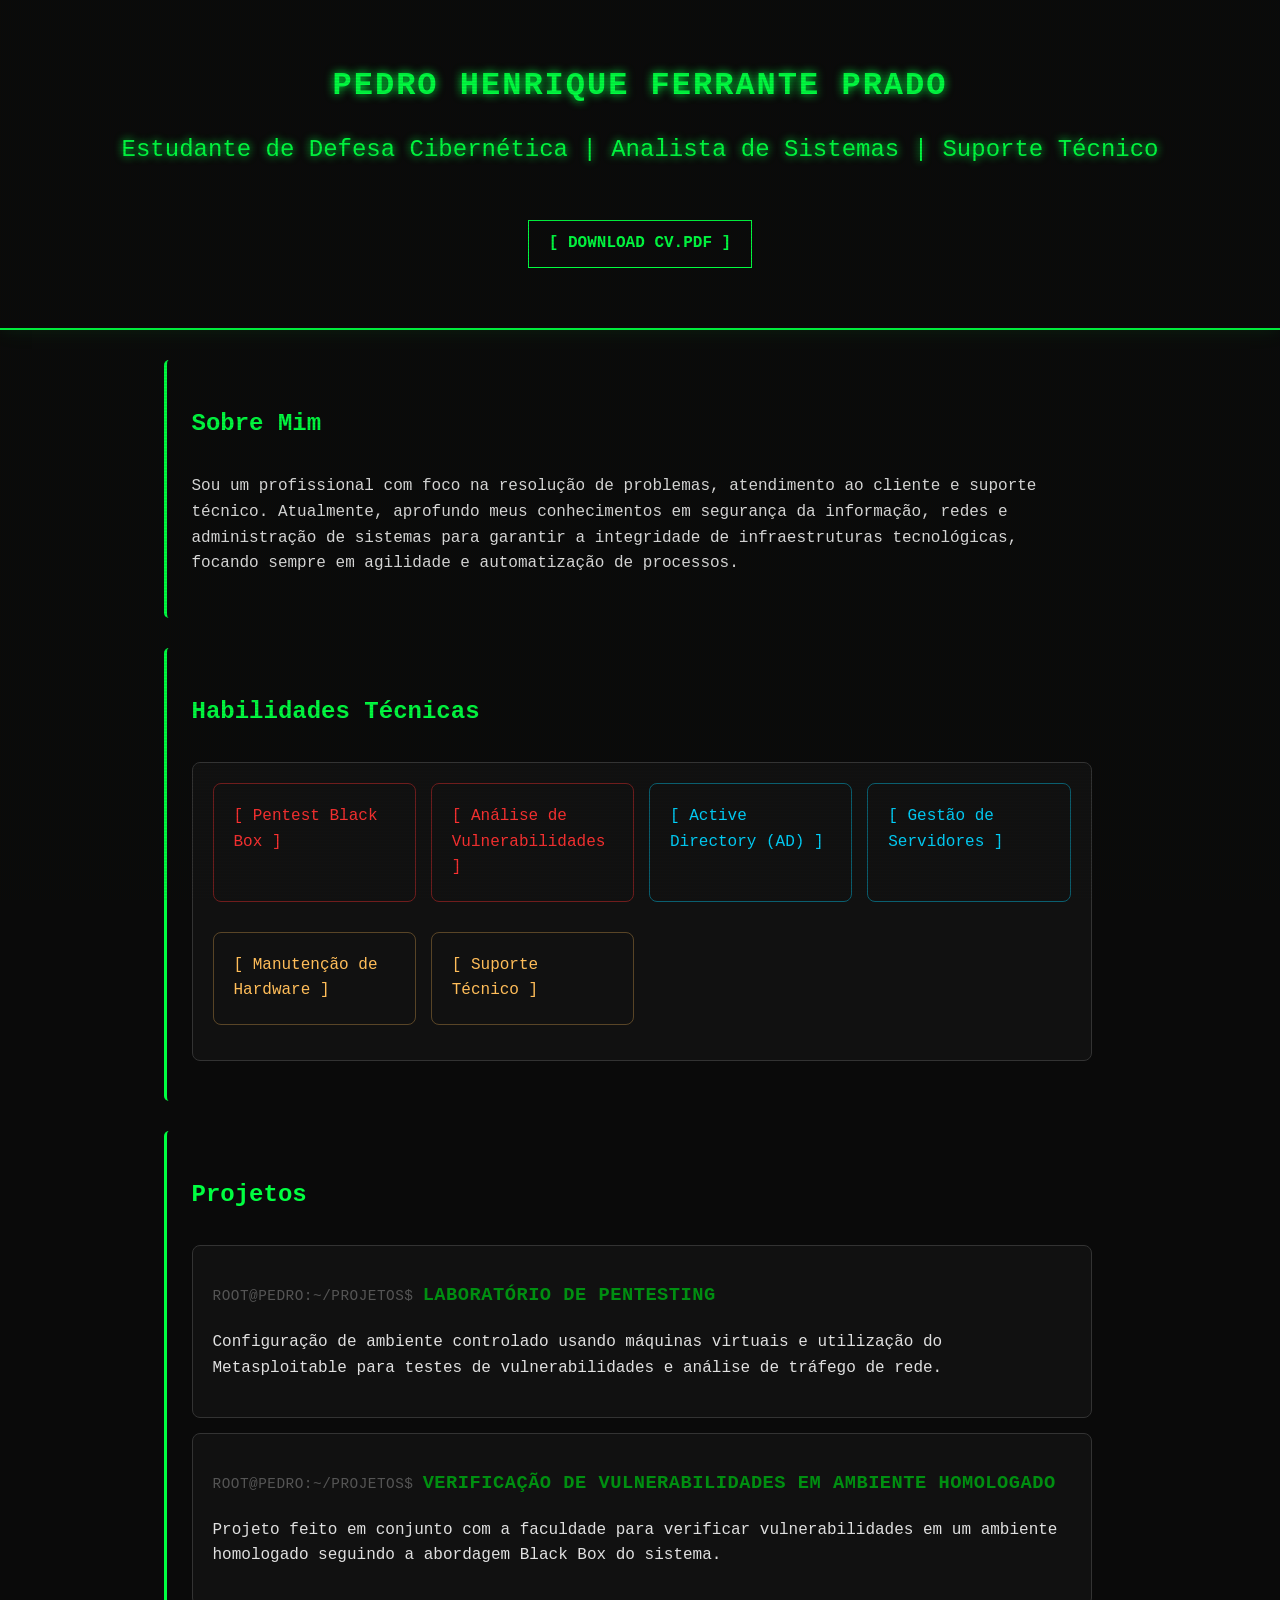
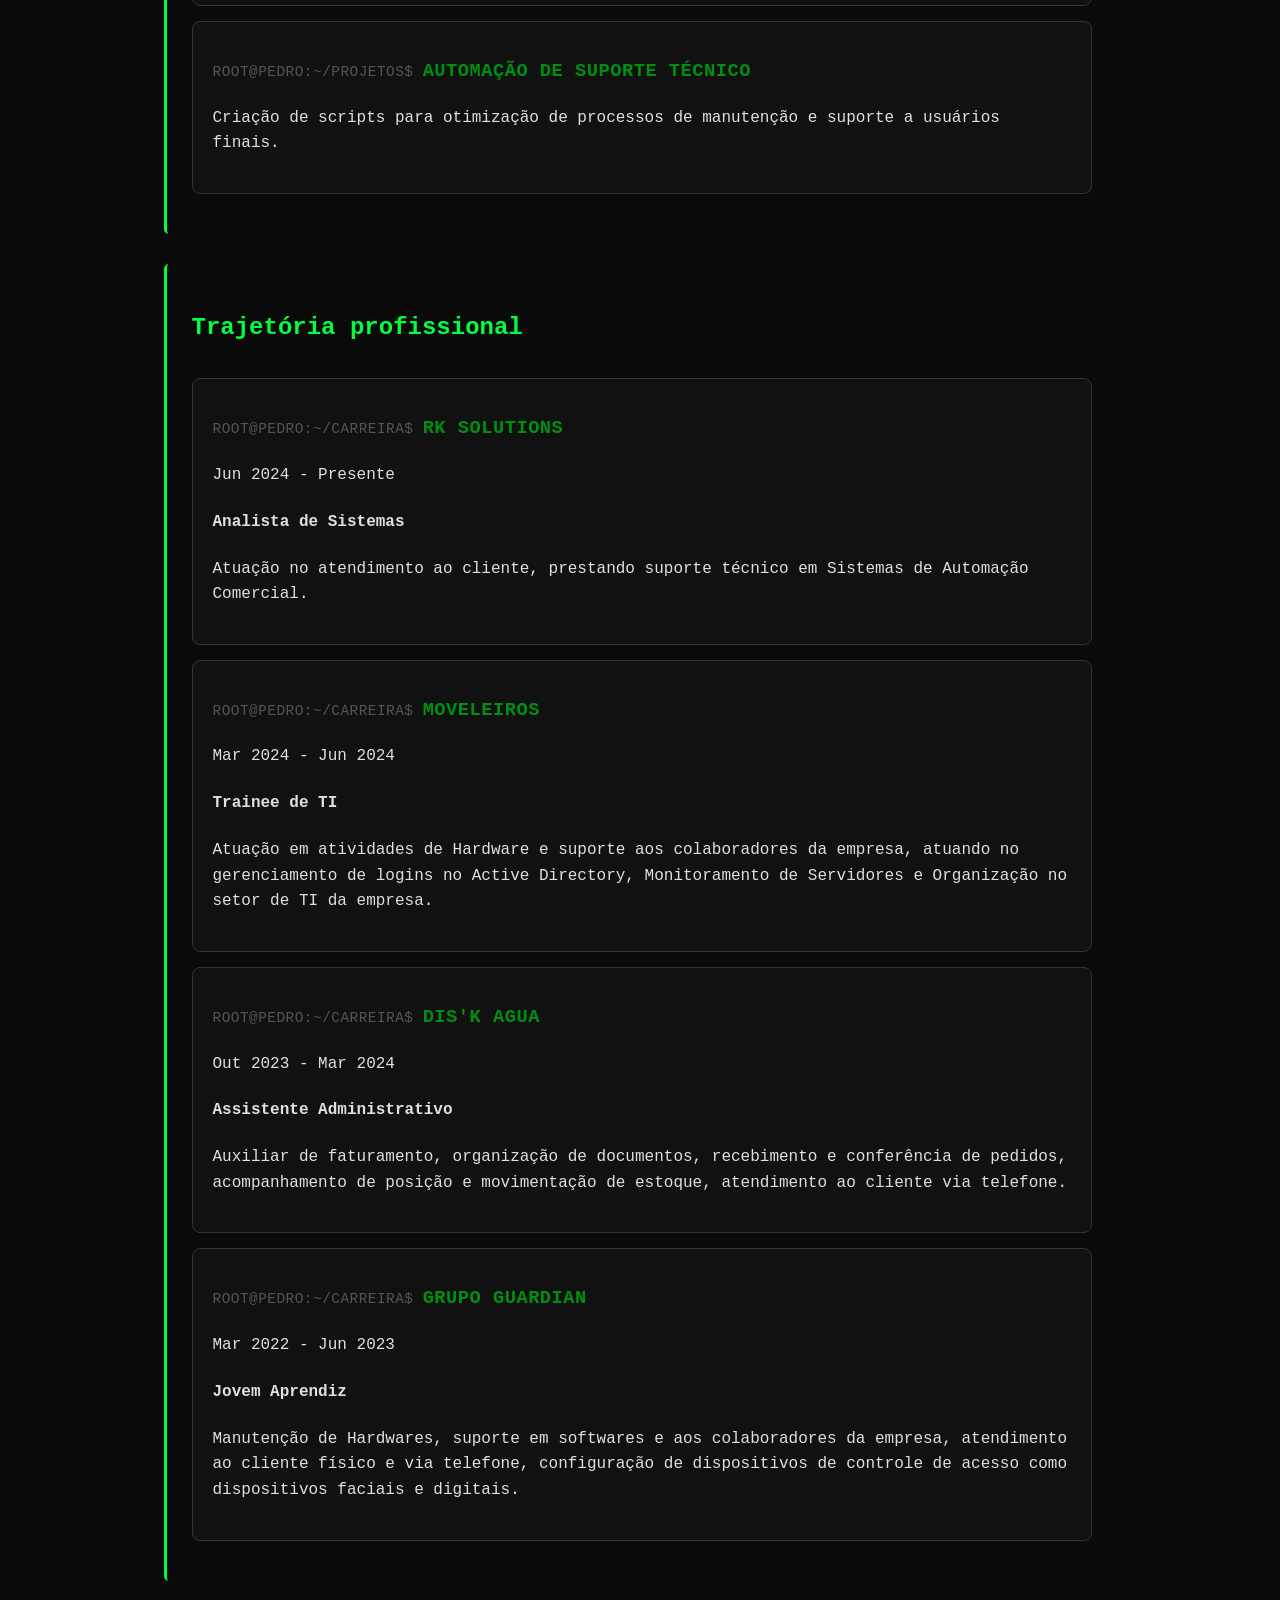
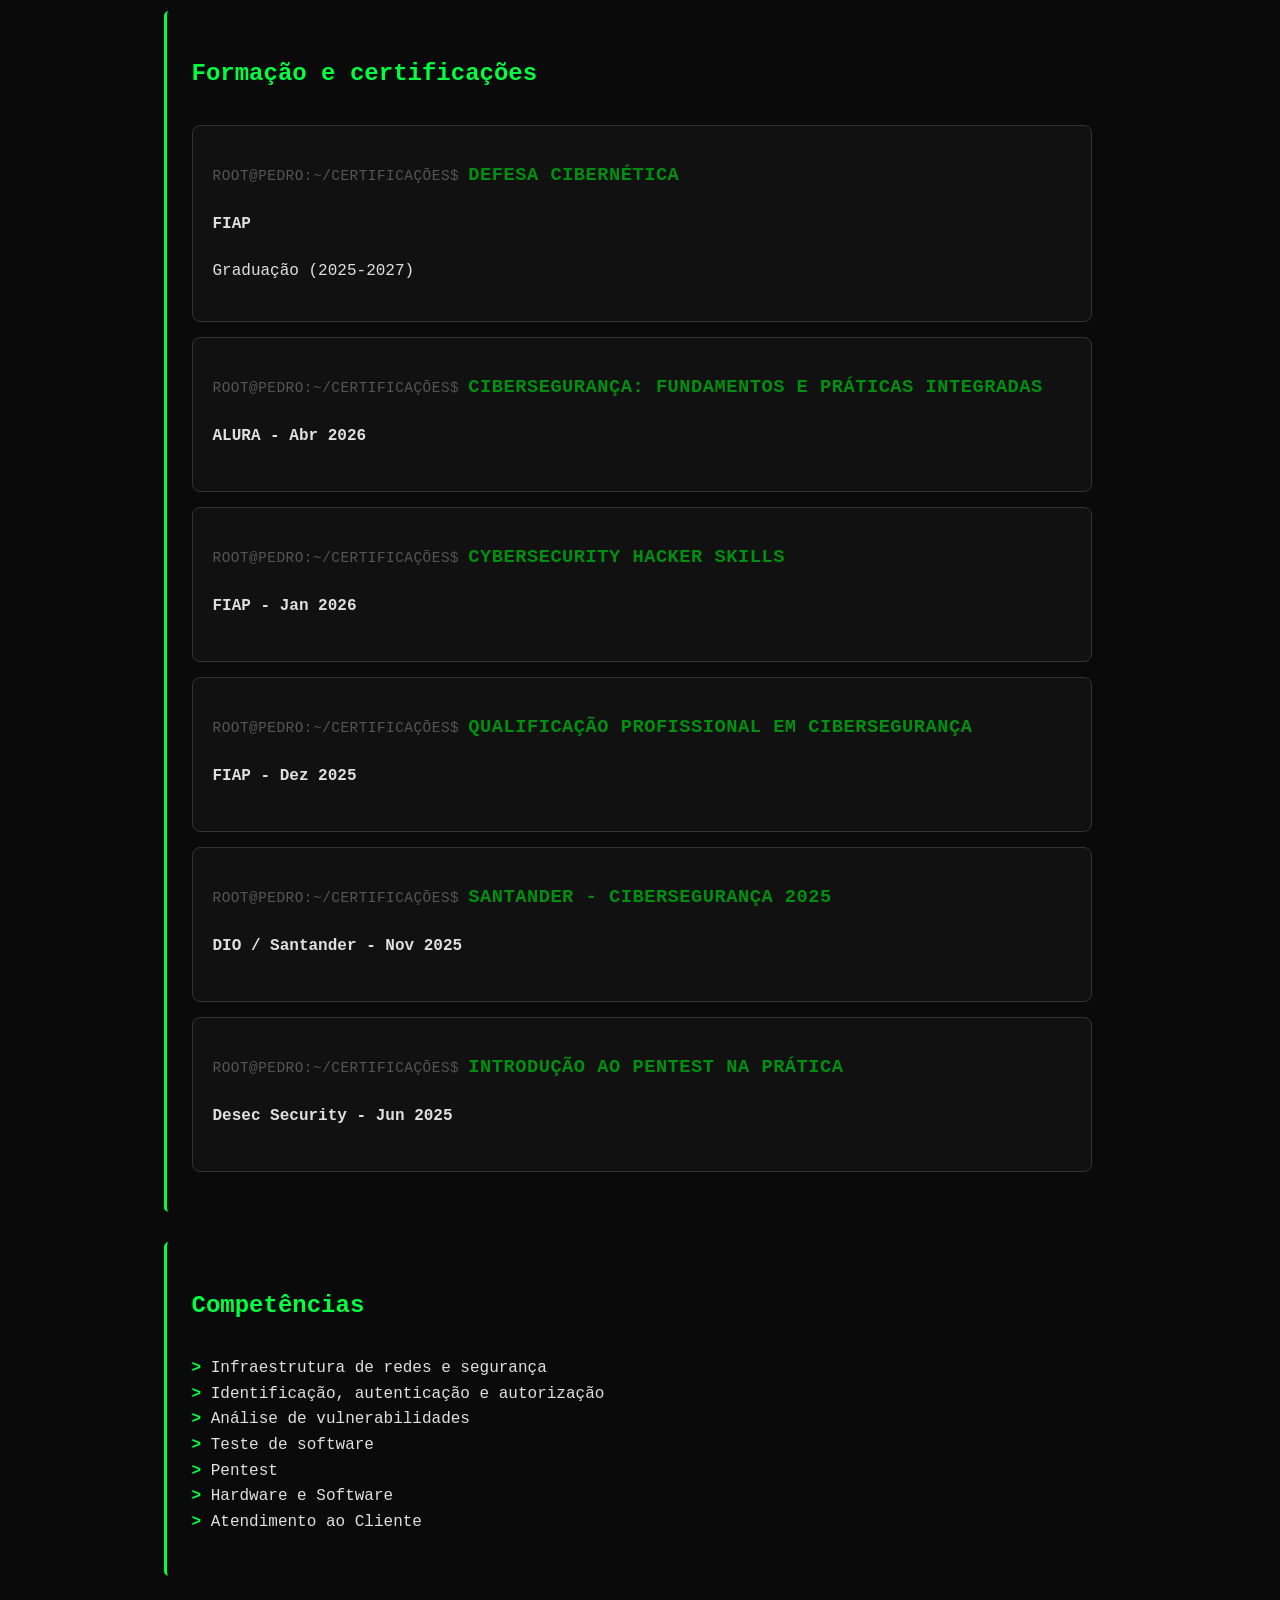
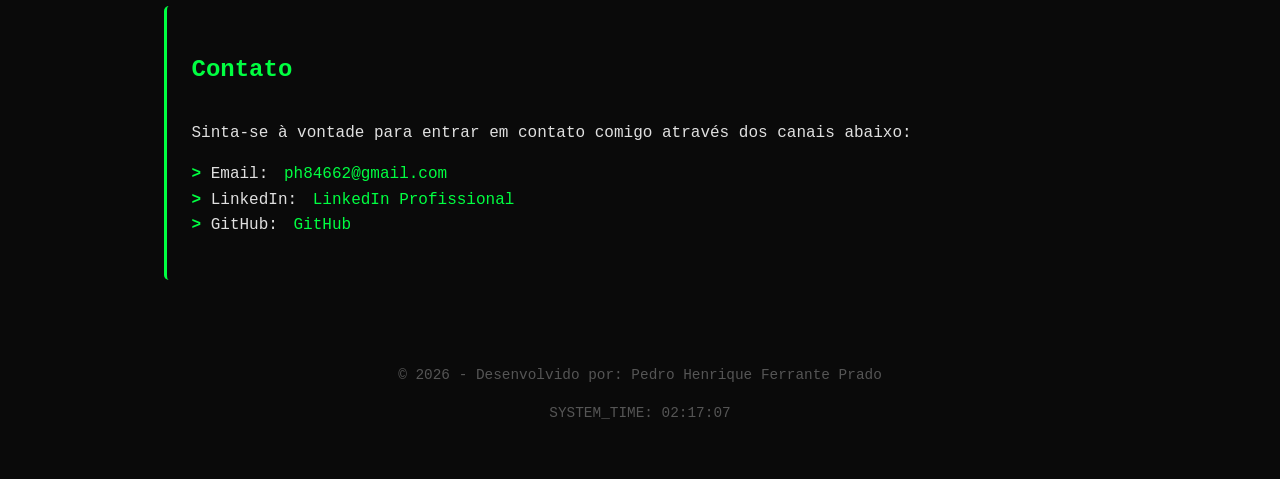
==== index.html @ 6b326607 "Rename meu_site.html to index.html" ====
<!DOCTYPE html>
<html lang="pt-BR">
<head>
    <link rel="stylesheet" href="style.css">
    <link rel="icon" type="image/x-icon" href="favicon.ico">
    <link rel="apple-touch-icon" sizes="180x180" href="apple-touch-icon.png">
<link rel="icon" type="image/png" sizes="32x32" href="favicon-32x32.png">
<link rel="icon" type="image/png" sizes="16x16" href="favicon-16x16.png">
    <meta charset="UTF-8">
    <!-- Essa linha garante que o site se ajuste ao tamanho da tela (celular/tablet) -->
    <meta name="viewport" content="width=device-width, initial-scale=1.0">
    <title>Portfólio | Pedro Henrique Ferrante Prado</title>
</head>
<body>
   <header>
    <h1>Pedro Henrique Ferrante Prado</h1>
    <h2>Estudante de Defesa Cibernética | Analista de Sistemas | Suporte Técnico</h2>
    
    <!-- Novo botão de download -->
    <a href="Curriculo Pedro Henrique Ferrante Prado (1).pdf" download="Curriculo_Pedro_Prado" class="btn-download">
        [ DOWNLOAD CV.PDF ]
    </a>
</header>
    <section id="sobre-mim">
        <h2>Sobre Mim</h2>
        <p>Sou um profissional com foco na resolução de problemas, atendimento ao cliente e suporte técnico. Atualmente, aprofundo meus conhecimentos em segurança da informação, redes e administração de sistemas para garantir a integridade de infraestruturas tecnológicas, focando sempre em agilidade e automatização de processos.</p>
    </section>
    
    <!-- ID definido para: root@pedro:~/habilidades$ -->
   <section id="habilidades">
    <h2>Habilidades Técnicas</h2>
   <div class="skills-grid">
    <!-- Itens que aparecerão em VERMELHO (Defesa) -->
    <div class="skill-item skill-defense">Pentest Black Box</div>
    <div class="skill-item skill-defense">Análise de Vulnerabilidades</div>
    
    <!-- Itens que aparecerão em AZUL (Sistemas) -->
    <div class="skill-item skill-systems">Active Directory (AD)</div>
    <div class="skill-item skill-systems">Gestão de Servidores</div>
    
    <!-- Itens que aparecerão em ÂMBAR (Hardware) -->
    <div class="skill-item skill-hardware">Manutenção de Hardware</div>
    <div class="skill-item skill-hardware">Suporte Técnico</div>
</div>
</section>

    <!-- ID definido para: root@pedro:~/projetos$ -->
    <section id="projetos">
        <h2>Projetos</h2>
        <div>
            <h3>Laboratório de Pentesting</h3>
            <p>Configuração de ambiente controlado usando máquinas virtuais e utilização do Metasploitable para testes de vulnerabilidades e análise de tráfego de rede.</p>
        </div>
        <div>
            <h3>Verificação de vulnerabilidades em Ambiente Homologado</h3>
            <p>Projeto feito em conjunto com a faculdade para verificar vulnerabilidades em um ambiente homologado seguindo a abordagem Black Box do sistema.</p>
        </div>
        <div>
            <h3>Automação de Suporte Técnico</h3>
            <p>Criação de scripts para otimização de processos de manutenção e suporte a usuários finais.</p>
        </div>
    </section>

    <!-- ID definido para: root@pedro:~/carreira$ -->
    <section id="trajetoria">
        <h2>Trajetória profissional</h2>
        <div>
            <h3>Rk Solutions</h3>
            <p>Jun 2024 - Presente</p>
            <h4>Analista de Sistemas</h4>
            <p>Atuação no atendimento ao cliente, prestando suporte técnico em Sistemas de Automação Comercial.</p>
        </div>
        <div>
            <h3>Moveleiros</h3>
            <p>Mar 2024 - Jun 2024</p>
            <h4>Trainee de TI</h4>
            <p>Atuação em atividades de Hardware e suporte aos colaboradores da empresa, atuando no gerenciamento de logins no Active Directory, Monitoramento de Servidores e Organização no setor de TI da empresa.</p>
        </div>
        <div>
            <h3>Dis'k Agua</h3>
            <p>Out 2023 - Mar 2024</p>
            <h4>Assistente Administrativo</h4>
            <p>Auxiliar de faturamento, organização de documentos, recebimento e conferência de pedidos, acompanhamento de posição e movimentação de estoque, atendimento ao cliente via telefone.</p>
        </div>
        <div>
            <h3>Grupo Guardian</h3>
            <p>Mar 2022 - Jun 2023</p>
            <h4>Jovem Aprendiz</h4>
            <p>Manutenção de Hardwares, suporte em softwares e aos colaboradores da empresa, atendimento ao cliente físico e via telefone, configuração de dispositivos de controle de acesso como dispositivos faciais e digitais.</p>
        </div>
    </section>

    <!-- ID definido para: root@pedro:~/certificações$ -->
    <section id="certificacoes">
        <h2>Formação e certificações</h2>
        <div>
            <h3>Defesa Cibernética</h3>
            <h4>FIAP</h4>
            <p>Graduação (2025-2027)</p>
        </div>
        <div>
            <h3>Cibersegurança: Fundamentos e práticas integradas</h3>
            <h4>ALURA - Abr 2026</h4>
        </div>
         <div>
            <h3>Cybersecurity Hacker Skills</h3>
            <h4>FIAP - Jan 2026</h4>
        </div>
        <div>
            <h3>Qualificação Profissional em Cibersegurança</h3>
            <h4>FIAP - Dez 2025</h4>
        </div>
        <div>
            <h3>Santander - Cibersegurança 2025</h3>
            <h4>DIO / Santander - Nov 2025</h4>
        </div>
        <div>
            <h3>Introdução ao Pentest na Prática</h3>
            <h4>Desec Security - Jun 2025</h4>
        </div>
    </section>

    <section id="competencias">
        <h2>Competências</h2>
        <ul>
            <li>Infraestrutura de redes e segurança</li>
            <li>Identificação, autenticação e autorização</li>
            <li>Análise de vulnerabilidades</li>
            <li>Teste de software</li>
            <li>Pentest</li>
            <li>Hardware e Software</li>
            <li>Atendimento ao Cliente</li>
        </ul>
    </section>

    <section id="contato">
        <h2>Contato</h2>
        <p>Sinta-se à vontade para entrar em contato comigo através dos canais abaixo:</p>
        <ul>
            <li>Email: <a href="mailto:ph84662@gmail.com">ph84662@gmail.com</a></li>
            <li>LinkedIn: <a href="https://www.linkedin.com/in/pedro-henrique-ferrante-prado-128123230/" target="_blank">LinkedIn Profissional</a></li>
            <li>GitHub: <a href="https://github.com/FerranteAbc" target="_blank">GitHub</a></li>
        </ul>
    </section>

   <footer>
    <p>&copy; 2026 - Desenvolvido por: Pedro Henrique Ferrante Prado</p>
    <p id="sys-clock"></p>
</footer>

    <!-- 1. O botão vem primeiro -->
<button id="backToTop" title="Retornar ao topo">[ ⬆ TOP ]</button>

<!-- 2. O script vem depois para "enxergar" o botão -->
<script>
    // --- LÓGICA DO BOTÃO VOLTAR AO TOPO ---
    let mybutton = document.getElementById("backToTop");

    window.onscroll = function() {
        if (document.body.scrollTop > 200 || document.documentElement.scrollTop > 200) {
            mybutton.style.display = "block";
        } else {
            mybutton.style.display = "none";
        }
    };

    mybutton.addEventListener('click', () => {
        window.scrollTo({ top: 0, behavior: 'smooth' });
    });

    // --- LÓGICA DO RELÓGIO E OBSERVADOR (QUE VOCÊ JÁ TINHA) ---
    function updateClock() {
        const now = new Date();
        const time = now.toLocaleTimeString('pt-BR');
        const clockElement = document.getElementById('sys-clock');
        if(clockElement) clockElement.innerText = "SYSTEM_TIME: " + time;
    }
    setInterval(updateClock, 1000);
    updateClock();

    const observer = new IntersectionObserver((entries) => {
        entries.forEach(entry => {
            if (entry.isIntersecting) {
                entry.target.classList.add('typing-active');
            }
        });
    }, { threshold: 0.5 });

    document.querySelectorAll('h2').forEach(h2 => {
        observer.observe(h2);
    });
</script>

</body> 
</html>
---- style.css ----
/* style.css */
:root {
    --accent-green: #00ff41;    /* Verde Neon (para h2 e destaques) */
    --dim-green: #008f11;       /* Verde Matrix (mais escuro para h3) */
    /* ... outras variáveis ... */
    --accent-red: #ff3131;
    --accent-blue: #00d4ff;
    --accent-amber: #ffbd59;
    --accent-purple: #b537f2;
    --bg-primary: #0a0a0a;
    --text-main: #e0e0e0;

}
body {
    background-color: var(--bg-primary);
    color: var(--text-main);
    font-family: 'Fira Code', 'Courier New', monospace; /* Fontes que parecem código */
    margin: 0;
    line-height: 1.6;
    position: relative; /* Necessário para o posicionamento do efeito */
}

/* Efeito de Scanlines (Linhas de monitor CRT antigo) */
body::before {
    content: " ";
    display: block;
    position: fixed;
    top: 0;
    left: 0;
    bottom: 0;
    right: 0;
    /* Reduzi a opacidade das linhas de 0.25 para 0.07 e das cores de 0.06 para 0.02 */
    background: linear-gradient(rgba(18, 16, 16, 0) 50%, rgba(0, 0, 0, 0.07) 50%), 
                linear-gradient(90deg, rgba(255, 0, 0, 0.02), rgba(0, 255, 0, 0.01), rgba(0, 0, 255, 0.02));
    z-index: 9999;
    pointer-events: none;
    background-size: 100% 3px, 2px 100%; /* Linhas um pouco mais finas */
}

header {
    background-color: var(--bg-secondary);
    padding: 60px 20px;
    text-align: center;
    border-bottom: 2px solid var(--accent-green);
    /* Efeito de brilho no fundo do cabeçalho */
    box-shadow: 0 0 20px rgba(0, 255, 65, 0.1);
}

/* Isso foca apenas no h2 que está dentro do header */
header h2 {
    color: var(--accent-green);
    text-shadow: 0 0 8px var(--accent-green); /* Aqui acontece a mágica */
    font-weight: normal; /* Deixa a fonte um pouco mais fina para o brilho não "borrar" o texto */
}

h1 {
    color: var(--accent-green);
    text-shadow: 0 0 10px var(--accent-green);
    text-transform: uppercase;
    letter-spacing: 2px;
    
    /* Configuração para o efeito de digitação */
    overflow: hidden; 
    border-right: 3px solid var(--accent-green); 
    white-space: nowrap; 
    
    /* Faz a largura se ajustar exatamente ao tamanho do seu nome */
    width: fit-content; 
    margin: 0 auto; 
    
    /* Ativa as animações */
    animation: 
        typing 3.5s steps(30, end) forwards,
        blink-caret 0.75s step-end infinite;
} /* <-- A chave que faltava fechar */


section {
    max-width: 900px;
    margin: 30px auto;
    padding: 25px;
    background-color: var(--bg-secondary);
    border-radius: 5px;
    border-left: 3px solid var(--accent-green);
}

h2 {
    color: var(--accent-green);
    font-size: 1.5rem;
    border-bottom: 1px solid #333;
    padding-bottom: 10px;
    
    /* Configurações para a animação */
    overflow: hidden;
    white-space: nowrap;
    border-right: 3px solid transparent; /* Cursor invisível até começar */
    width: 0; /* Começa escondido */
    margin-bottom: 20px;
}

/* Esta classe será adicionada pelo JavaScript quando o H2 aparecer na tela */
/* Atualize o estado final do h1 e h2 */
h1, h2.typing-active {
    /* ... outras propriedades ... */
    border-right: 3px solid var(--accent-green); /* Define a cor sólida como padrão final */
    
    animation: 
        typing 2s steps(25, end) forwards,
        blink-caret 0.5s step-end 1 forwards; /* Pisca 1 vez e mantém o estado final (forwards) */
}

/* Ajuste o Keyframe para garantir que termine visível */
@keyframes blink-caret {
    from { border-color: transparent; }
    to { border-color: var(--accent-green); }
}

/* Unifica a cor de todos os H3 para o verde principal */
h3 {
    color: var(--dim-green);
    text-shadow: none;         /* Garante que não haja brilho no texto */
    box-shadow: none;           /* Remove sombras de caixa, se houver */
    margin-top: 15px;
    font-weight: 600;
    text-transform: uppercase;
    letter-spacing: 0.5px;      /* Reduzi um pouco para ficar mais discreto */
}

/* Garante que o efeito de terminal do H3 também acompanhe a cor mais escura */
section h3::before {
    color: #444;                /* Um cinza ainda mais discreto para o prompt */
    text-shadow: none;
}

/* Estilizando os itens da lista como se fossem comandos de terminal */
ul {
    list-style: none;
    padding-left: 0;
}

ul li::before {
    content: "> ";
    color: var(--accent-green);
    font-weight: bold;
}

a {
    color: var(--accent-green);
    text-decoration: none;
    transition: 0.3s;
}

a:hover {
    background-color: var(--accent-green);
    color: var(--bg-primary);
    padding: 2px 5px;
    border-radius: 3px;
}

footer {
    text-align: center;
    padding: 40px;
    font-size: 0.9rem;
    color: #555;
}

/* Estilo base do card */
section div {
    background-color: #111; /* Um pouco mais claro que o fundo principal */
    padding: 20px;
    margin-bottom: 15px;
    border: 1px solid #333;
    border-radius: 8px;
    transition: all 0.3s ease; /* A "mágica" para o efeito ser suave */
    cursor: default;
}

/* O efeito de Interatividade (Hover) */
section div:hover {
    transform: translateY(-5px); /* Faz o card "subir" levemente */
    border-color: var(--accent-green); /* A borda fica verde */
    box-shadow: 0 5px 15px rgba(0, 255, 65, 0.2); /* Brilho sutil em volta do card */
}

a {
    color: var(--accent-green);
    text-decoration: none;
    padding: 2px 5px;
    border: 1px solid transparent;
    transition: 0.3s;
}

a:hover {
    background-color: var(--accent-green);
    color: #000; /* Texto fica preto para contrastar com o fundo verde */
    border-radius: 4px;
}
/* Animação que aumenta a largura do texto de 0 até o final */
@keyframes typing {
    from { width: 0 }
    to { width: 100% }
}

/* Animação que faz a borda (cursor) aparecer e sumir */
@keyframes blink-caret {
    from, to { border-color: transparent }
    50% { border-color: var(--accent-green) }
}

/* Estilo BASE para todos os prompts (cor, fonte, etc) */
section h3::before {
    color: #555;
    font-size: 0.9rem;
    font-weight: normal;
}

/* Prompt para Habilidades */
#habilidades h3::before {
    content: "root@pedro:~/habilidades$ ";
}

/* Prompt para Projetos */
#projetos h3::before {
    content: "root@pedro:~/projetos$ ";
}

/* Prompt para Trajetória (Carreira) */
#trajetoria h3::before {
    content: "root@pedro:~/carreira$ ";
}

/* Prompt para Certificações */
#certificacoes h3::before {
    content: "root@pedro:~/certificações$ ";
}

/* Customização da barra de rolagem */
::-webkit-scrollbar {
    width: 10px;
}

::-webkit-scrollbar-track {
    background: var(--bg-primary); 
}

::-webkit-scrollbar-thumb {
    background: #222; 
    border: 1px solid var(--accent-green);
    border-radius: 5px;
}

::-webkit-scrollbar-thumb:hover {
    background: var(--accent-green);
    box-shadow: 0 0 10px var(--accent-green);
}

/* Atualize sua classe do botão */
.btn-download {
    display: inline-block;
    margin-top: 20px;
    padding: 10px 20px;
    color: var(--accent-green);
    border: 1px solid var(--accent-green);
    text-decoration: none;
    font-weight: bold;
    text-transform: uppercase;
    transition: all 0.3s ease;
    background: transparent;
    cursor: pointer;
    
    /* Ativa a animação de pulso */
    animation: pulse-green 2s infinite;
}

/* Define o comportamento do pulso */
@keyframes pulse-green {
    0% {
        box-shadow: 0 0 0 0 rgba(0, 255, 65, 0.7);
    }
    70% {
        /* O brilho se expande e perde opacidade */
        box-shadow: 0 0 0 15px rgba(0, 255, 65, 0);
    }
    100% {
        box-shadow: 0 0 0 0 rgba(0, 255, 65, 0);
    }
}

/* Opcional: Pausa o pulso quando o mouse está em cima para facilitar o clique */
.btn-download:hover {
    animation: none;
    background-color: var(--accent-green);
    color: #000;
    box-shadow: 0 0 20px var(--accent-green);
}

/* Container da Grade */
.skills-grid {
    display: grid;
    /* Cria colunas automáticas de no mínimo 150px que se ajustam à tela */
    grid-template-columns: repeat(auto-fill, minmax(180px, 1fr));
    gap: 15px;
    margin-top: 20px;
}

/* Estilo de cada item da grade */
.skill-item {
    color: var(--dim-green);
    border: 1px solid #222;    /* Borda mais escura e discreta */
    background-color: transparent;
    text-shadow: none;
}

.skill-item:hover {
    color: var(--accent-green); /* O brilho volta apenas quando o mouse passa */
    border-color: var(--accent-green);
    box-shadow: 0 0 8px rgba(0, 255, 65, 0.2); 
}
/* Detalhe estético: Adiciona colchetes automáticos */
.skill-item::before { content: "[ "; color: var(--accent-green); }
.skill-item::after { content: " ]"; color: var(--accent-green); }

/* Classe para Defesa e Segurança */
/* --- CATEGORIA: DEFESA (VERMELHO) --- */
.skill-defense {
    color: var(--accent-red) !important;
    border-color: rgba(255, 49, 49, 0.4);
}
.skill-defense:hover {
    border-color: var(--accent-red); /* Borda fica vermelho sólido no hover */
    box-shadow: 0 0 15px rgba(255, 49, 49, 0.5);
    background-color: rgba(255, 49, 49, 0.1);
    color: var(--accent-red) !important;
}

/* --- CATEGORIA: SISTEMAS (AZUL) --- */
.skill-systems {
    color: var(--accent-blue) !important;
    border-color: rgba(0, 212, 255, 0.4);
}
.skill-systems:hover {
    border-color: var(--accent-blue); /* Borda fica azul sólido no hover */
    box-shadow: 0 0 15px rgba(0, 212, 255, 0.5);
    background-color: rgba(0, 212, 255, 0.1);
    color: var(--accent-blue) !important;
}

/* --- CATEGORIA: HARDWARE/SUPORTE (ÂMBAR) --- */
.skill-hardware {
    color: var(--accent-amber) !important;
    border-color: rgba(255, 189, 89, 0.4);
}
.skill-hardware:hover {
    border-color: var(--accent-amber); /* Borda fica âmbar sólido no hover */
    box-shadow: 0 0 15px rgba(255, 189, 89, 0.5);
    background-color: rgba(255, 189, 89, 0.1);
    color: var(--accent-amber) !important;
}
/* Classe para Hardware e Suporte */
.skill-hardware {
    border-color: rgba(255, 189, 89, 0.3);
}
.skill-hardware:hover {
    color: var(--accent-amber);
    border-color: var(--accent-amber);
    box-shadow: 0 0 10px rgba(255, 189, 89, 0.3);
}
.skill-hardware::before, .skill-hardware::after { color: var(--accent-amber); }

/* Colchetes para Defesa (Vermelho) */
.skill-defense::before, 
.skill-defense::after {
    color: var(--accent-red) !important;
}

/* Colchetes para Sistemas (Azul) */
.skill-systems::before, 
.skill-systems::after {
    color: var(--accent-blue) !important;
}

/* Colchetes para Hardware e Suporte (Âmbar) */
.skill-hardware::before, 
.skill-hardware::after {
    color: var(--accent-amber) !important;
}

/* Estilo do Botão Back to Top */
#backToTop {
    position: fixed;
    bottom: 30px;
    right: 30px;
    background-color: rgba(10, 10, 10, 0.9);
    color: var(--accent-green); /* Verde idêntico ao H2 */
    border: 2px solid var(--accent-green);
    padding: 10px 15px;
    font-family: 'Fira Code', monospace;
    font-weight: bold;
    cursor: pointer;
    display: none; /* O JS vai ativar quando você rolar a página */
    z-index: 9999;
    transition: all 0.3s ease;
}

#backToTop:hover {
    background-color: var(--accent-green);
    color: #000;
    box-shadow: 0 0 20px var(--accent-green);
}
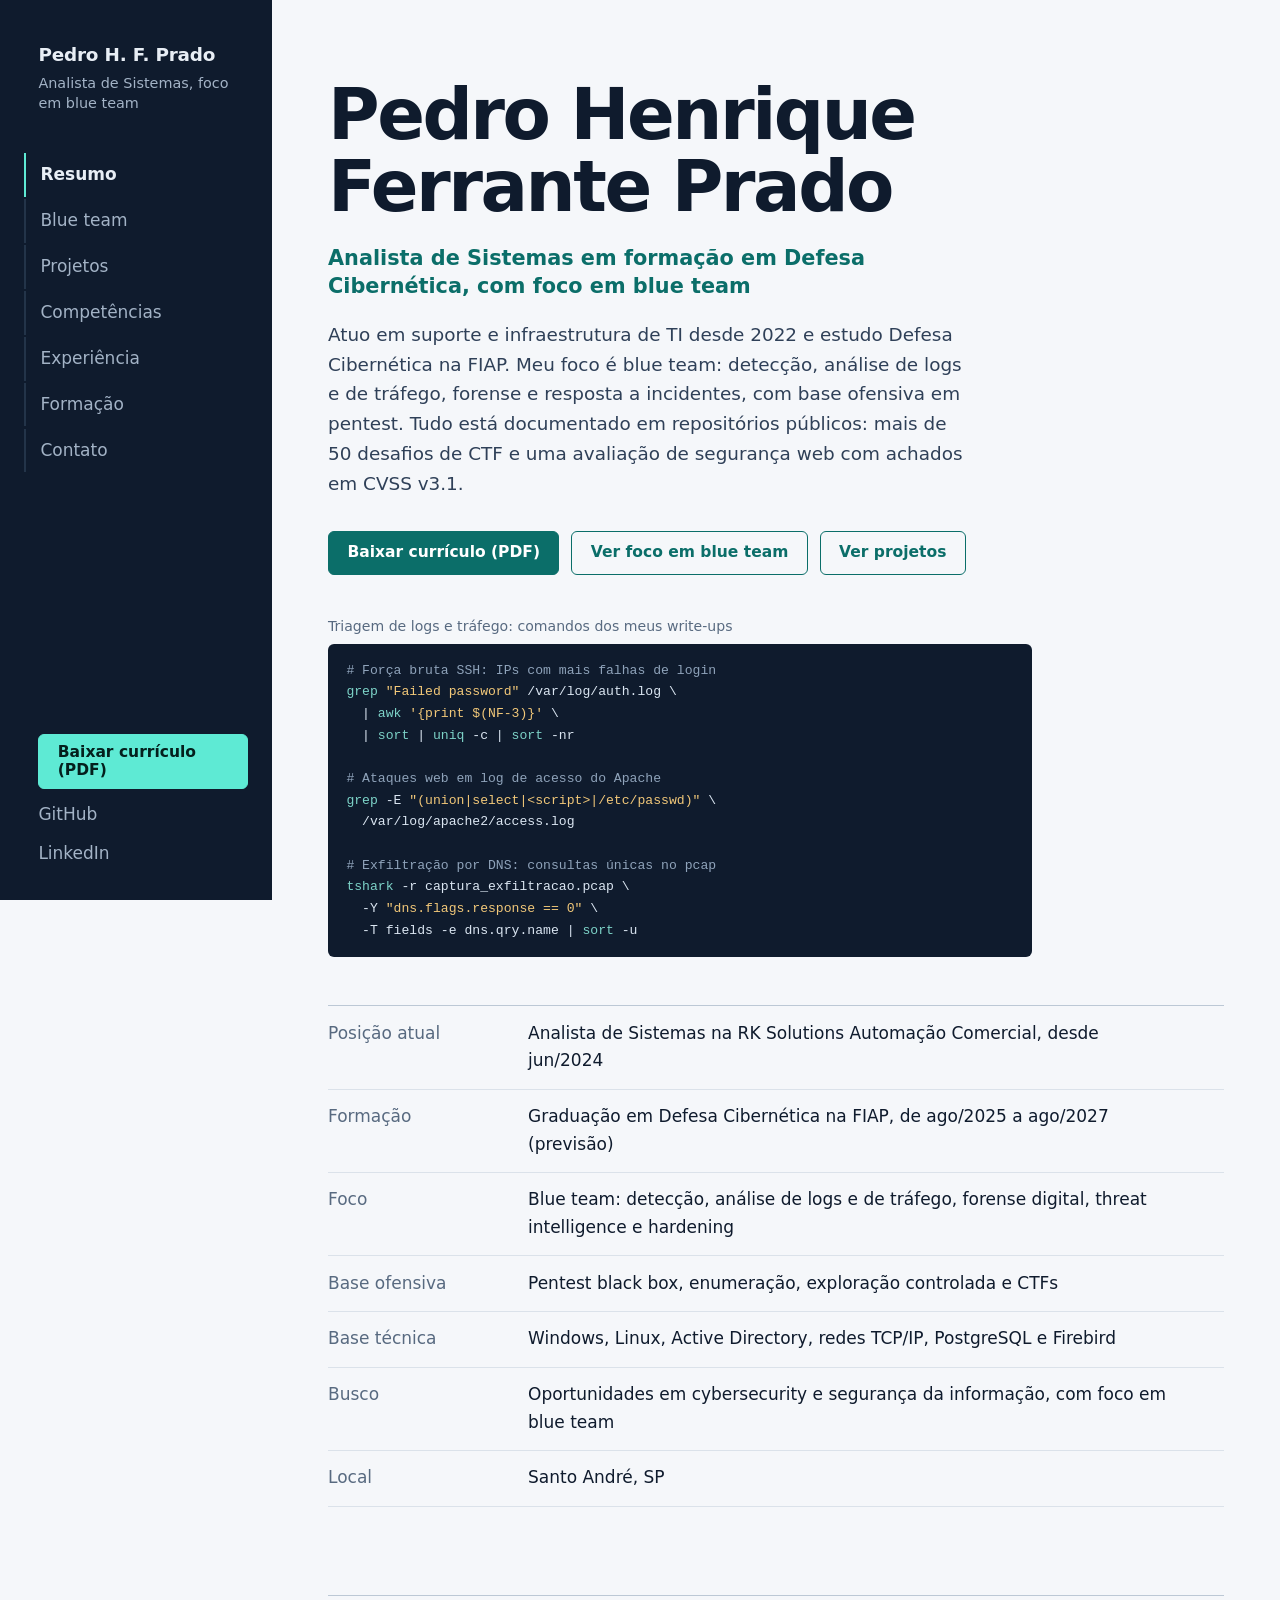
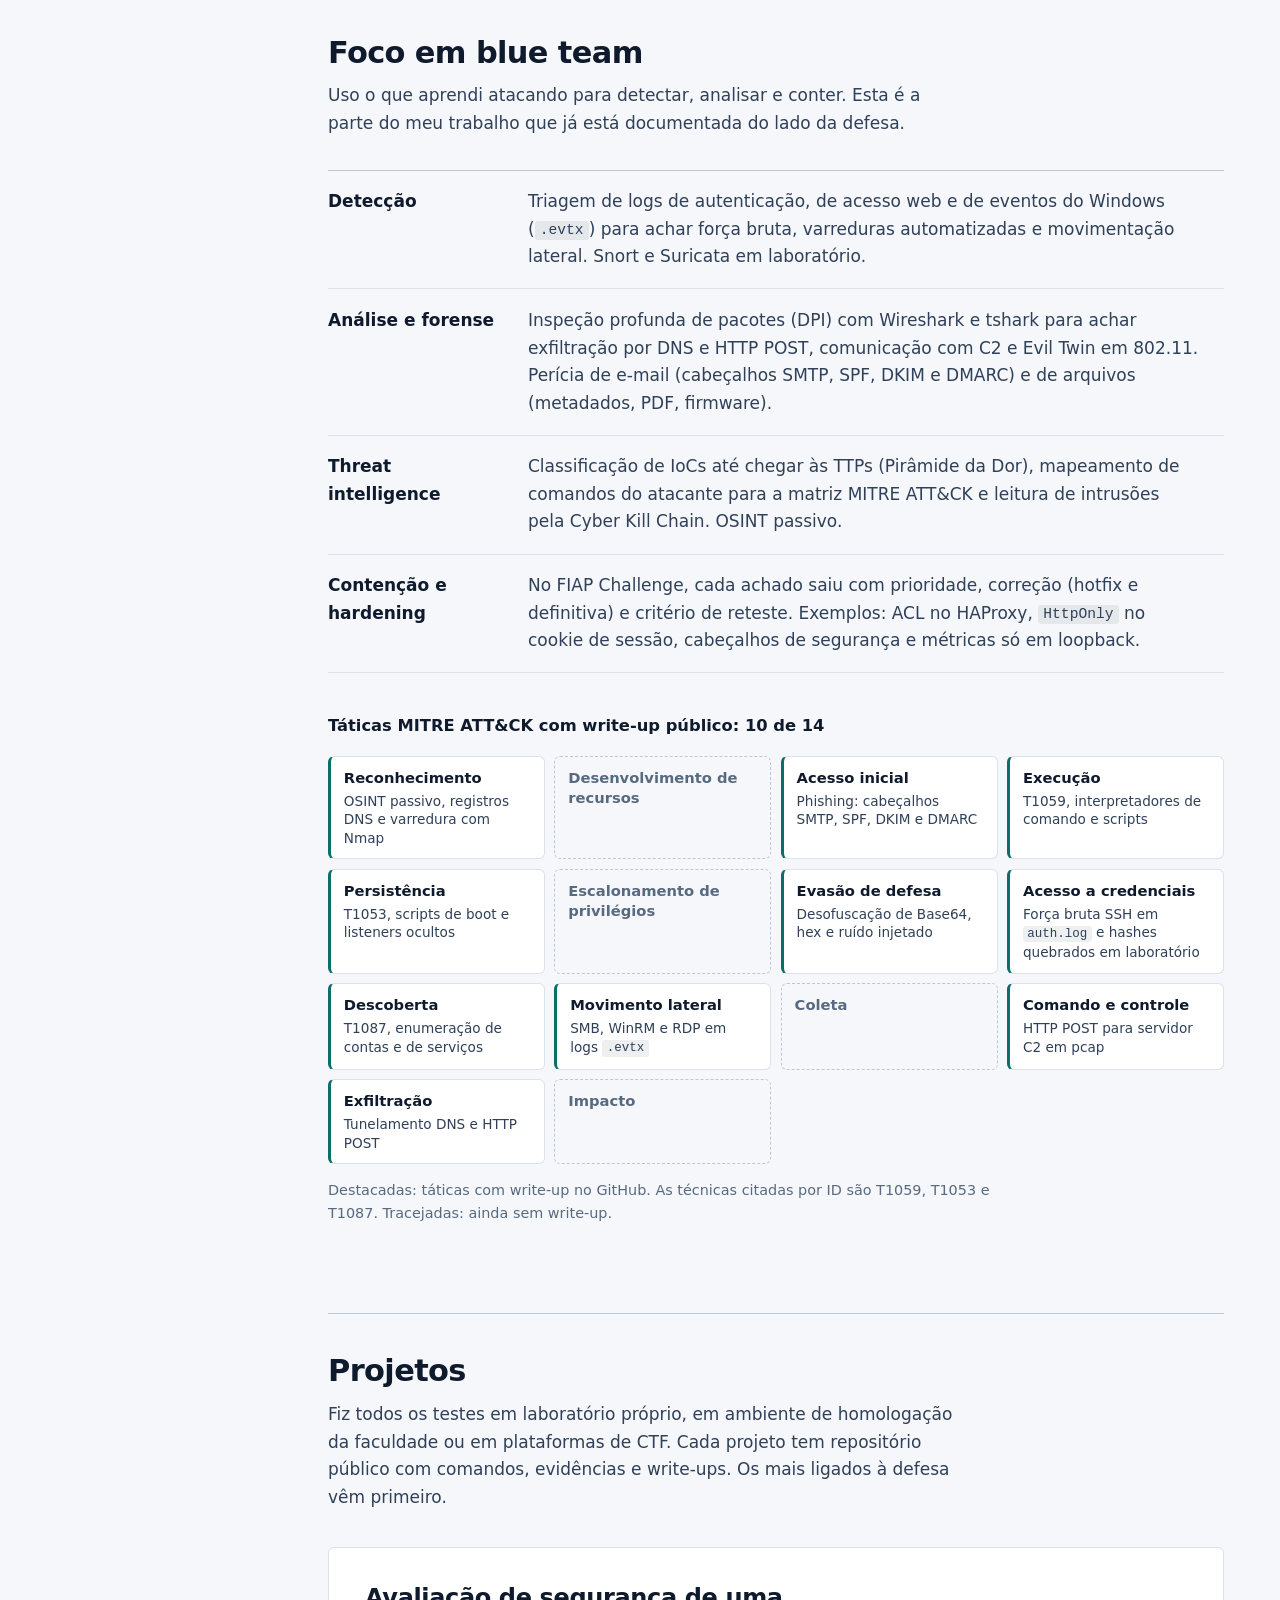
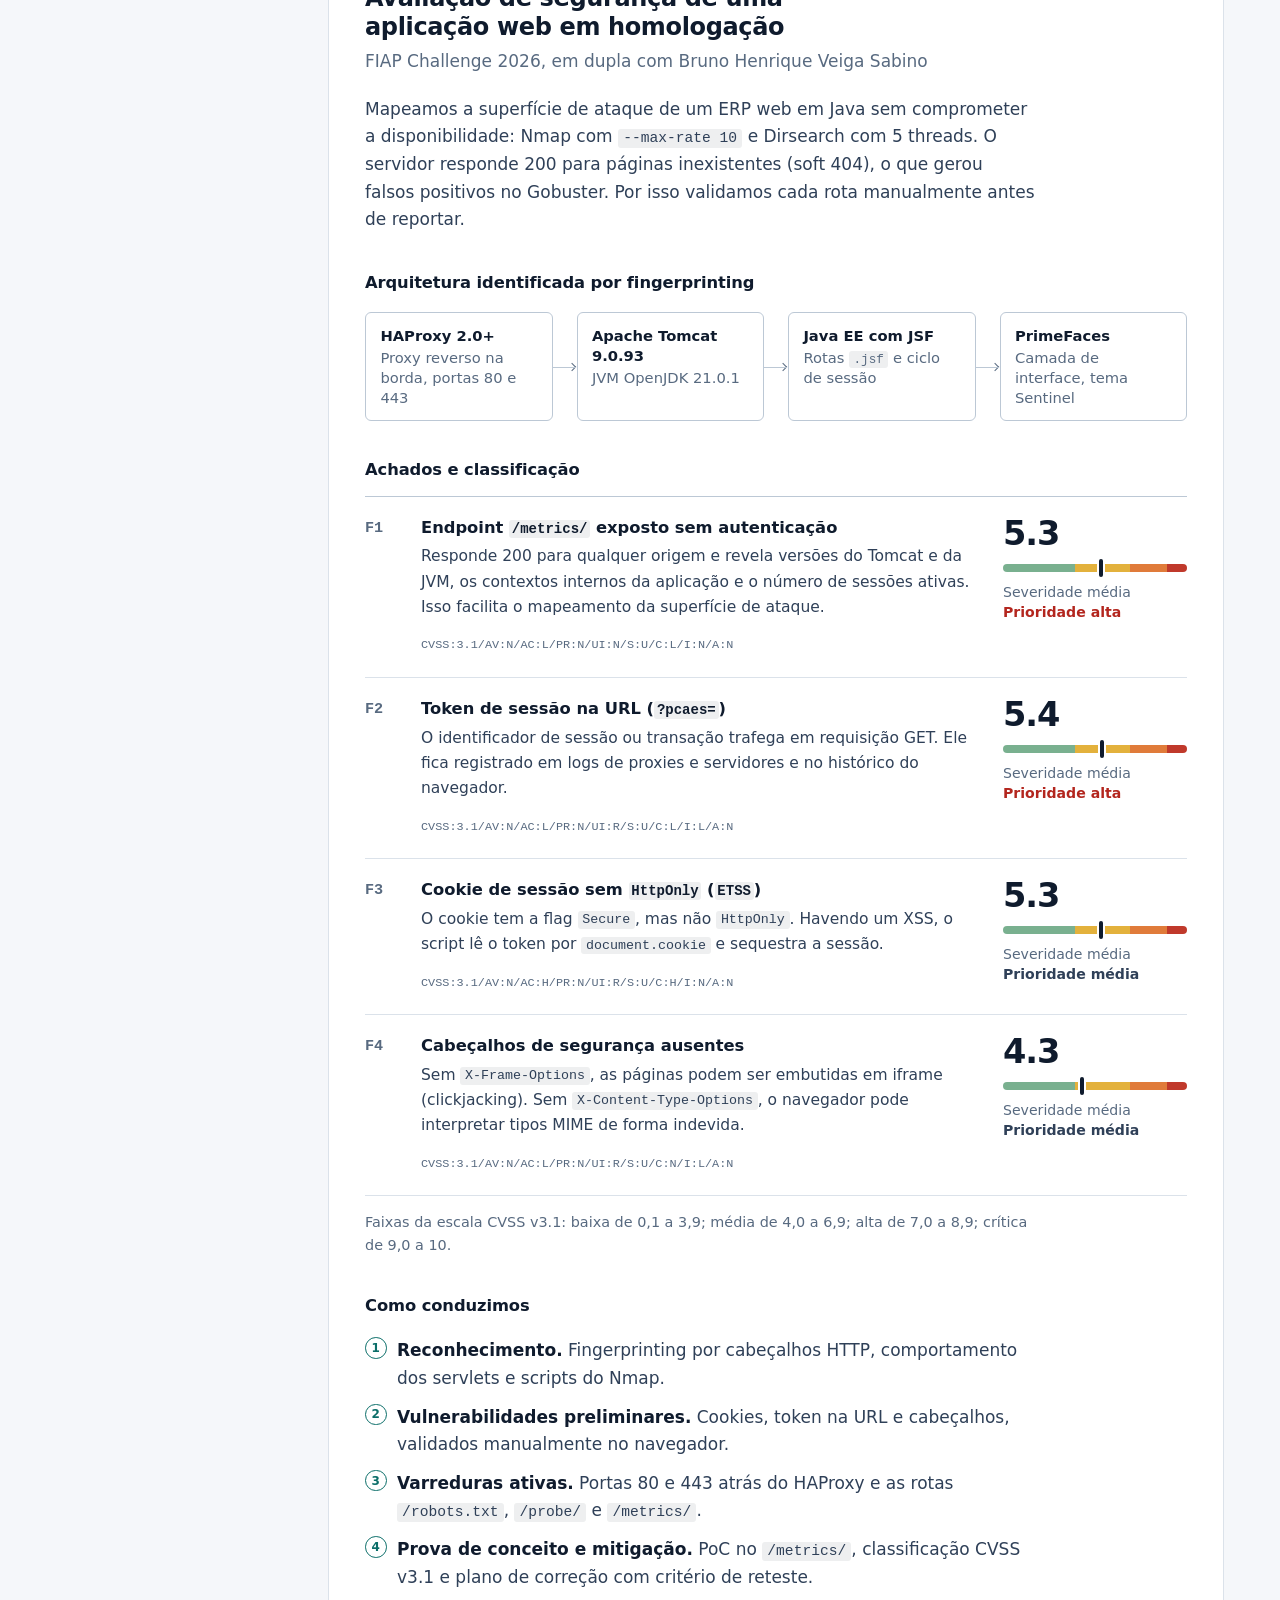
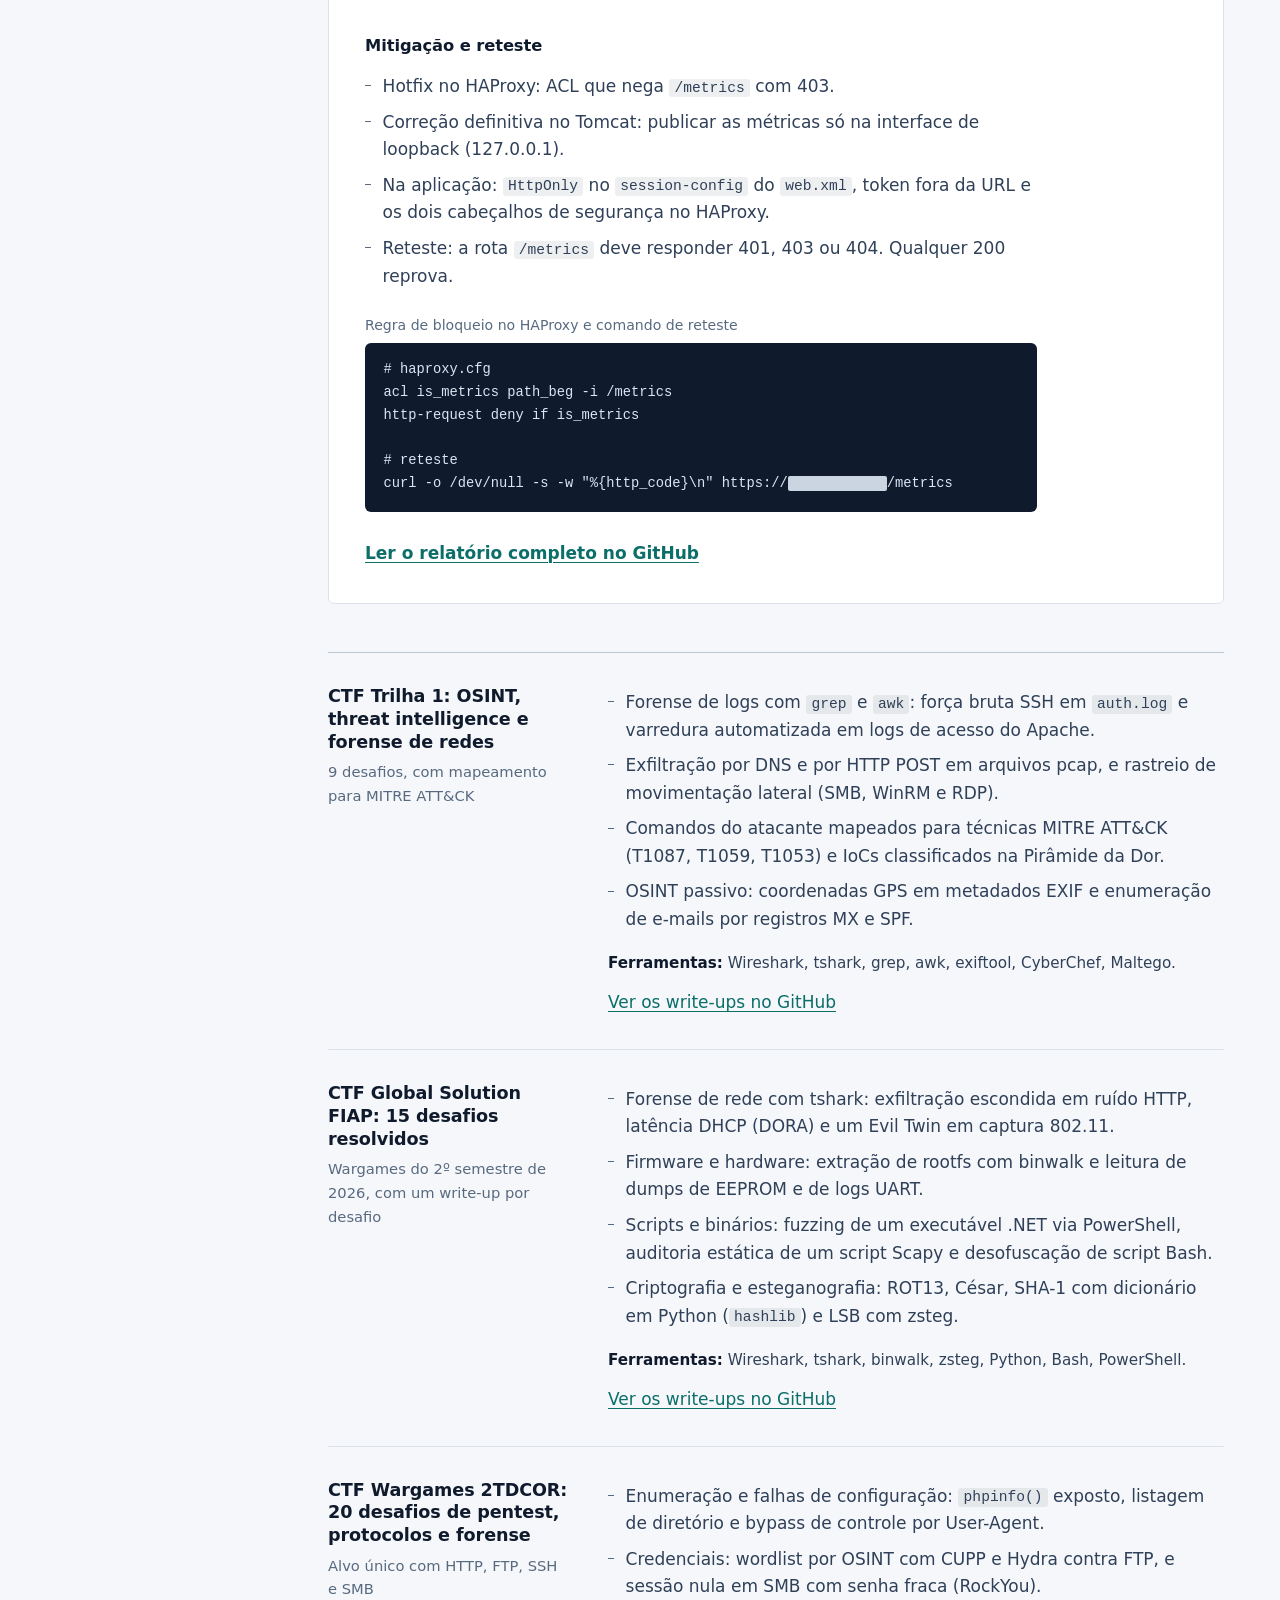
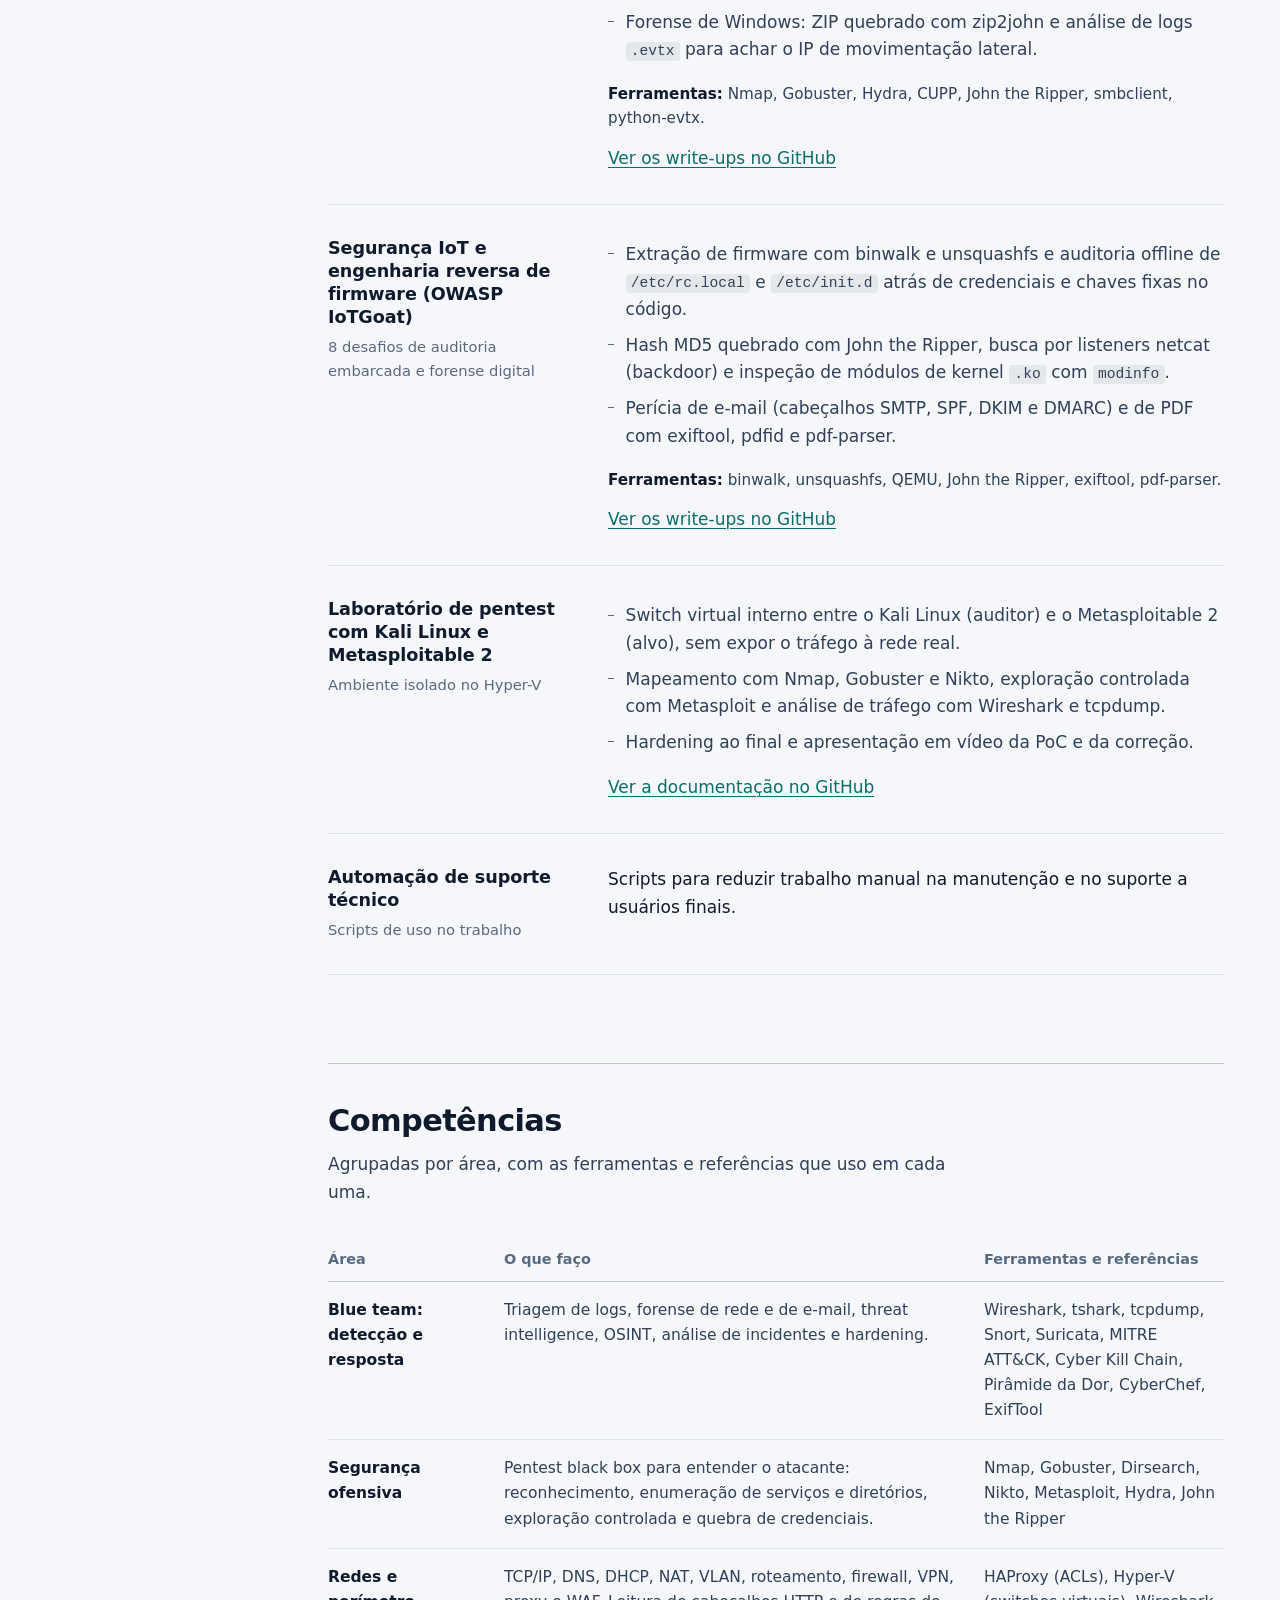
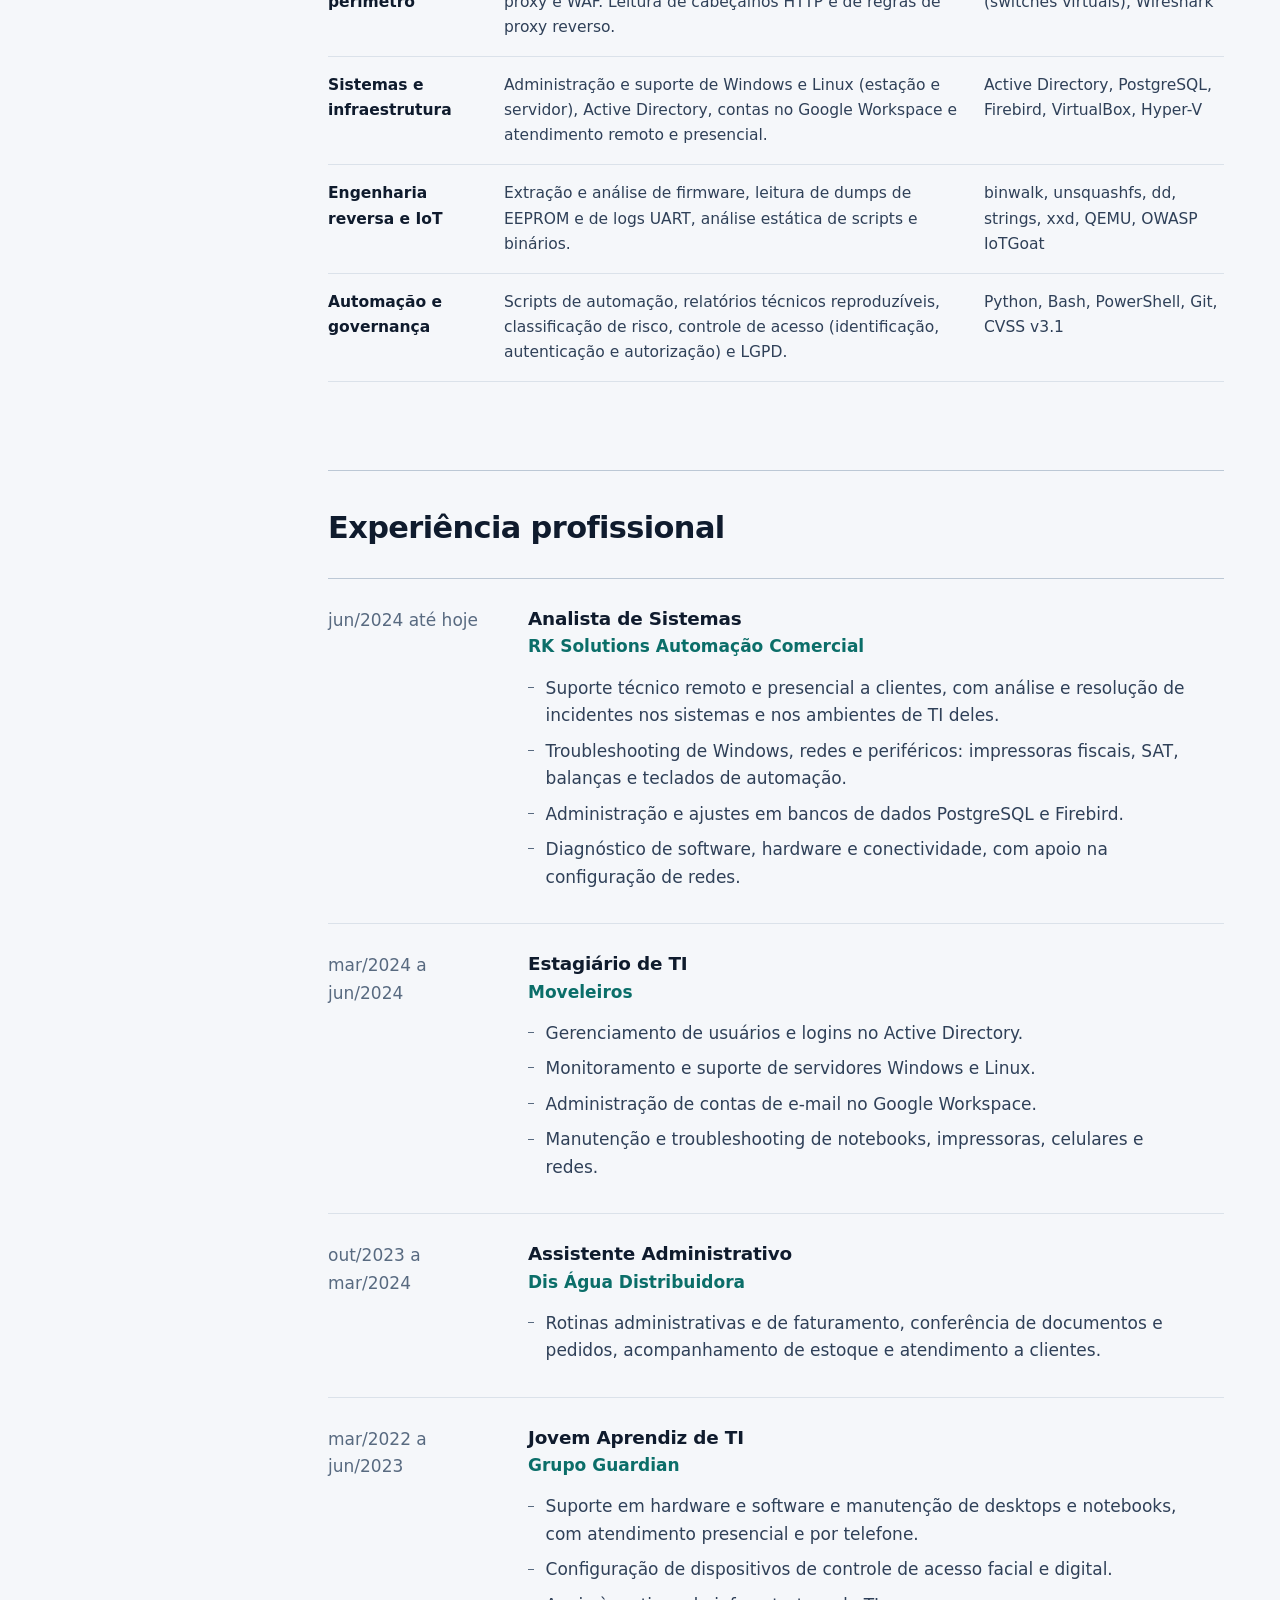
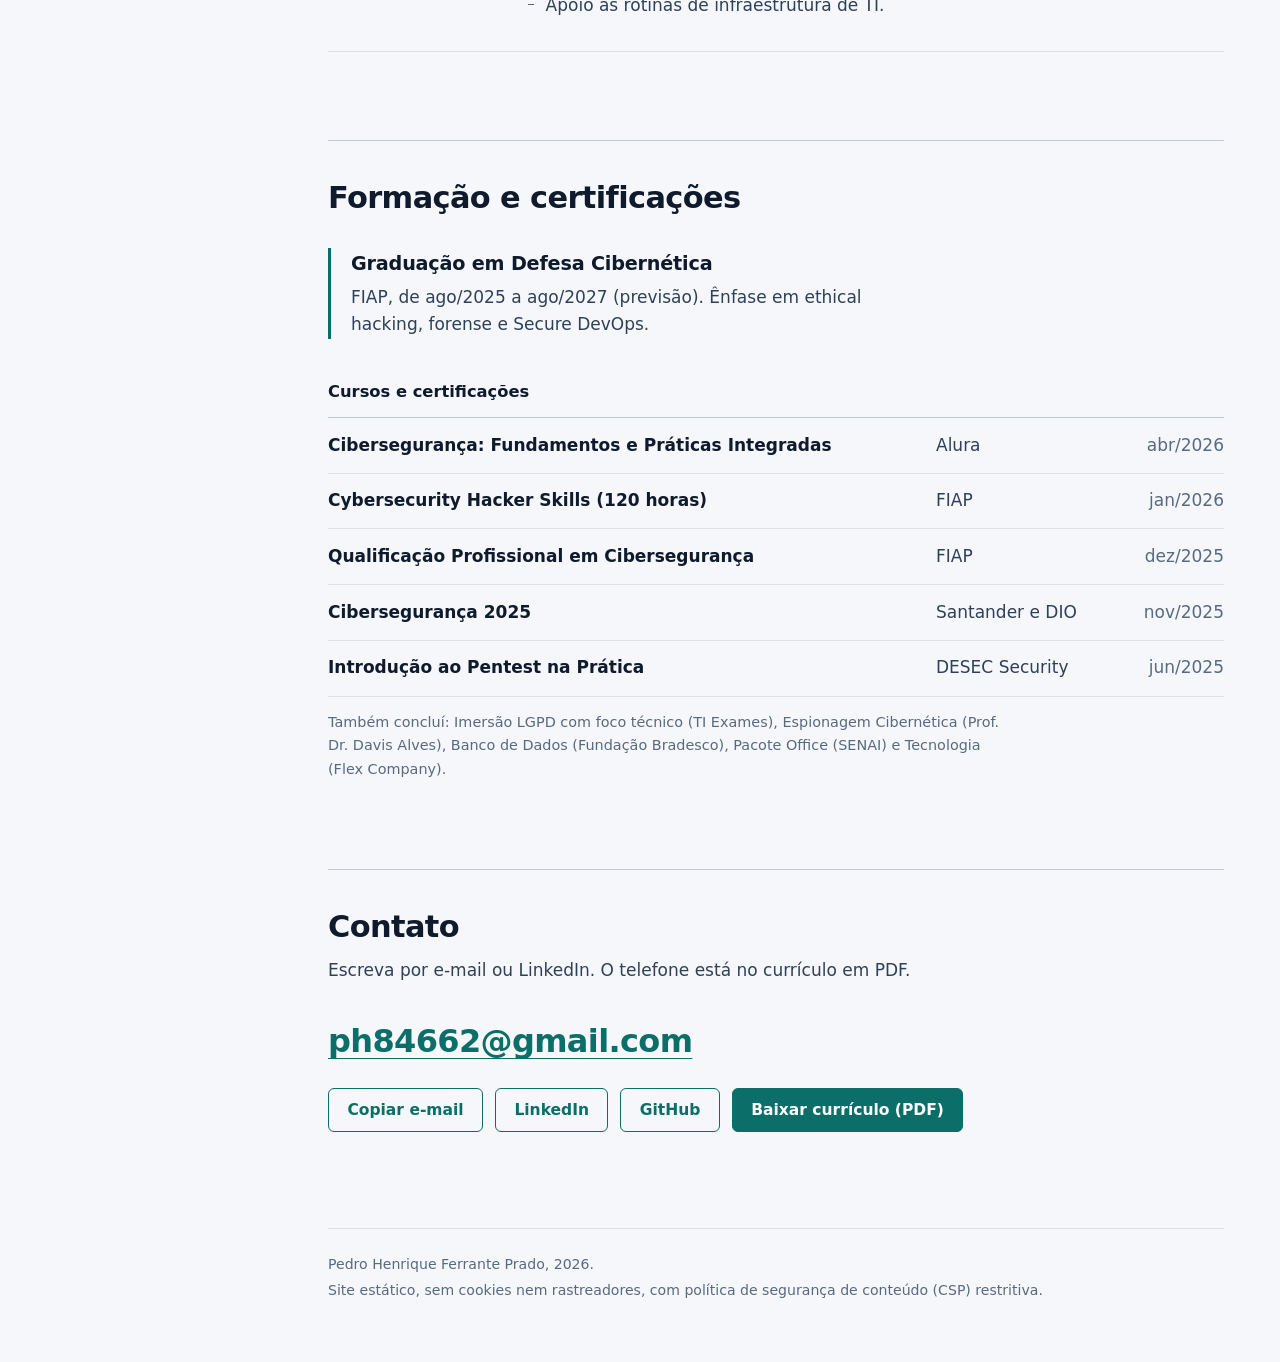
==== commit d3c0a5eb: "Refaz o portfólio com foco em blue team - Novo layout em formato de relatório técnico, com índice la" ====
--- a/index.html
+++ b/index.html
@@ -1,195 +1,557 @@
-<!DOCTYPE html>
-<html lang="pt-BR">
-<head>
-    <link rel="stylesheet" href="style.css">
-    <link rel="icon" type="image/x-icon" href="favicon.ico">
-    <link rel="apple-touch-icon" sizes="180x180" href="apple-touch-icon.png">
-<link rel="icon" type="image/png" sizes="32x32" href="favicon-32x32.png">
-<link rel="icon" type="image/png" sizes="16x16" href="favicon-16x16.png">
-    <meta charset="UTF-8">
-    <!-- Essa linha garante que o site se ajuste ao tamanho da tela (celular/tablet) -->
-    <meta name="viewport" content="width=device-width, initial-scale=1.0">
-    <title>Portfólio | Pedro Henrique Ferrante Prado</title>
-</head>
-<body>
-   <header>
-    <h1>Pedro Henrique Ferrante Prado</h1>
-    <h2>Estudante de Defesa Cibernética | Analista de Sistemas | Suporte Técnico</h2>
-    
-    <!-- Novo botão de download -->
-    <a href="Curriculo Pedro Henrique Ferrante Prado (1).pdf" download="Curriculo_Pedro_Prado" class="btn-download">
-        [ DOWNLOAD CV.PDF ]
-    </a>
-</header>
-    <section id="sobre-mim">
-        <h2>Sobre Mim</h2>
-        <p>Sou um profissional com foco na resolução de problemas, atendimento ao cliente e suporte técnico. Atualmente, aprofundo meus conhecimentos em segurança da informação, redes e administração de sistemas para garantir a integridade de infraestruturas tecnológicas, focando sempre em agilidade e automatização de processos.</p>
-    </section>
-    
-    <!-- ID definido para: root@pedro:~/habilidades$ -->
-   <section id="habilidades">
-    <h2>Habilidades Técnicas</h2>
-   <div class="skills-grid">
-    <!-- Itens que aparecerão em VERMELHO (Defesa) -->
-    <div class="skill-item skill-defense">Pentest Black Box</div>
-    <div class="skill-item skill-defense">Análise de Vulnerabilidades</div>
-    
-    <!-- Itens que aparecerão em AZUL (Sistemas) -->
-    <div class="skill-item skill-systems">Active Directory (AD)</div>
-    <div class="skill-item skill-systems">Gestão de Servidores</div>
-    
-    <!-- Itens que aparecerão em ÂMBAR (Hardware) -->
-    <div class="skill-item skill-hardware">Manutenção de Hardware</div>
-    <div class="skill-item skill-hardware">Suporte Técnico</div>
-</div>
-</section>
-
-    <!-- ID definido para: root@pedro:~/projetos$ -->
-    <section id="projetos">
-        <h2>Projetos</h2>
-        <div>
-            <h3>Laboratório de Pentesting</h3>
-            <p>Configuração de ambiente controlado usando máquinas virtuais e utilização do Metasploitable para testes de vulnerabilidades e análise de tráfego de rede.</p>
-        </div>
-        <div>
-            <h3>Verificação de vulnerabilidades em Ambiente Homologado</h3>
-            <p>Projeto feito em conjunto com a faculdade para verificar vulnerabilidades em um ambiente homologado seguindo a abordagem Black Box do sistema.</p>
-        </div>
-        <div>
-            <h3>Automação de Suporte Técnico</h3>
-            <p>Criação de scripts para otimização de processos de manutenção e suporte a usuários finais.</p>
-        </div>
-    </section>
-
-    <!-- ID definido para: root@pedro:~/carreira$ -->
-    <section id="trajetoria">
-        <h2>Trajetória profissional</h2>
-        <div>
-            <h3>Rk Solutions</h3>
-            <p>Jun 2024 - Presente</p>
-            <h4>Analista de Sistemas</h4>
-            <p>Atuação no atendimento ao cliente, prestando suporte técnico em Sistemas de Automação Comercial.</p>
-        </div>
-        <div>
-            <h3>Moveleiros</h3>
-            <p>Mar 2024 - Jun 2024</p>
-            <h4>Trainee de TI</h4>
-            <p>Atuação em atividades de Hardware e suporte aos colaboradores da empresa, atuando no gerenciamento de logins no Active Directory, Monitoramento de Servidores e Organização no setor de TI da empresa.</p>
-        </div>
-        <div>
-            <h3>Dis'k Agua</h3>
-            <p>Out 2023 - Mar 2024</p>
-            <h4>Assistente Administrativo</h4>
-            <p>Auxiliar de faturamento, organização de documentos, recebimento e conferência de pedidos, acompanhamento de posição e movimentação de estoque, atendimento ao cliente via telefone.</p>
-        </div>
-        <div>
-            <h3>Grupo Guardian</h3>
-            <p>Mar 2022 - Jun 2023</p>
-            <h4>Jovem Aprendiz</h4>
-            <p>Manutenção de Hardwares, suporte em softwares e aos colaboradores da empresa, atendimento ao cliente físico e via telefone, configuração de dispositivos de controle de acesso como dispositivos faciais e digitais.</p>
-        </div>
-    </section>
-
-    <!-- ID definido para: root@pedro:~/certificações$ -->
-    <section id="certificacoes">
-        <h2>Formação e certificações</h2>
-        <div>
-            <h3>Defesa Cibernética</h3>
-            <h4>FIAP</h4>
-            <p>Graduação (2025-2027)</p>
-        </div>
-        <div>
-            <h3>Cibersegurança: Fundamentos e práticas integradas</h3>
-            <h4>ALURA - Abr 2026</h4>
-        </div>
-         <div>
-            <h3>Cybersecurity Hacker Skills</h3>
-            <h4>FIAP - Jan 2026</h4>
-        </div>
-        <div>
-            <h3>Qualificação Profissional em Cibersegurança</h3>
-            <h4>FIAP - Dez 2025</h4>
-        </div>
-        <div>
-            <h3>Santander - Cibersegurança 2025</h3>
-            <h4>DIO / Santander - Nov 2025</h4>
-        </div>
-        <div>
-            <h3>Introdução ao Pentest na Prática</h3>
-            <h4>Desec Security - Jun 2025</h4>
-        </div>
-    </section>
-
-    <section id="competencias">
-        <h2>Competências</h2>
-        <ul>
-            <li>Infraestrutura de redes e segurança</li>
-            <li>Identificação, autenticação e autorização</li>
-            <li>Análise de vulnerabilidades</li>
-            <li>Teste de software</li>
-            <li>Pentest</li>
-            <li>Hardware e Software</li>
-            <li>Atendimento ao Cliente</li>
-        </ul>
-    </section>
-
-    <section id="contato">
-        <h2>Contato</h2>
-        <p>Sinta-se à vontade para entrar em contato comigo através dos canais abaixo:</p>
-        <ul>
-            <li>Email: <a href="mailto:ph84662@gmail.com">ph84662@gmail.com</a></li>
-            <li>LinkedIn: <a href="https://www.linkedin.com/in/pedro-henrique-ferrante-prado-128123230/" target="_blank">LinkedIn Profissional</a></li>
-            <li>GitHub: <a href="https://github.com/FerranteAbc" target="_blank">GitHub</a></li>
-        </ul>
-    </section>
-
-   <footer>
-    <p>&copy; 2026 - Desenvolvido por: Pedro Henrique Ferrante Prado</p>
-    <p id="sys-clock"></p>
-</footer>
-
-    <!-- 1. O botão vem primeiro -->
-<button id="backToTop" title="Retornar ao topo">[ ⬆ TOP ]</button>
-
-<!-- 2. O script vem depois para "enxergar" o botão -->
-<script>
-    // --- LÓGICA DO BOTÃO VOLTAR AO TOPO ---
-    let mybutton = document.getElementById("backToTop");
-
-    window.onscroll = function() {
-        if (document.body.scrollTop > 200 || document.documentElement.scrollTop > 200) {
-            mybutton.style.display = "block";
-        } else {
-            mybutton.style.display = "none";
-        }
-    };
-
-    mybutton.addEventListener('click', () => {
-        window.scrollTo({ top: 0, behavior: 'smooth' });
-    });
-
-    // --- LÓGICA DO RELÓGIO E OBSERVADOR (QUE VOCÊ JÁ TINHA) ---
-    function updateClock() {
-        const now = new Date();
-        const time = now.toLocaleTimeString('pt-BR');
-        const clockElement = document.getElementById('sys-clock');
-        if(clockElement) clockElement.innerText = "SYSTEM_TIME: " + time;
-    }
-    setInterval(updateClock, 1000);
-    updateClock();
-
-    const observer = new IntersectionObserver((entries) => {
-        entries.forEach(entry => {
-            if (entry.isIntersecting) {
-                entry.target.classList.add('typing-active');
-            }
-        });
-    }, { threshold: 0.5 });
-
-    document.querySelectorAll('h2').forEach(h2 => {
-        observer.observe(h2);
-    });
-</script>
-
-</body> 
-</html>
+<!DOCTYPE html>
+<html lang="pt-BR">
+<head>
+  <meta charset="UTF-8">
+  <meta name="viewport" content="width=device-width, initial-scale=1.0">
+  <meta http-equiv="Content-Security-Policy" content="default-src 'none'; img-src 'self' data:; style-src 'self'; script-src 'self'; manifest-src 'self'; base-uri 'none'; form-action 'none'">
+  <title>Pedro Henrique Ferrante Prado | Analista de Sistemas e Blue Team</title>
+  <meta name="description" content="Portfólio técnico de Pedro Henrique Ferrante Prado, Analista de Sistemas e graduando em Defesa Cibernética na FIAP, com foco em blue team: detecção, análise de logs e tráfego, forense digital e threat intelligence. Mais de 50 CTFs documentados e avaliação de segurança web com CVSS v3.1.">
+  <meta name="author" content="Pedro Henrique Ferrante Prado">
+  <meta name="theme-color" content="#0f1b2d">
+  <link rel="canonical" href="https://ferranteabc.github.io/meu-portfolio/">
+
+  <meta property="og:type" content="website">
+  <meta property="og:locale" content="pt_BR">
+  <meta property="og:title" content="Pedro Henrique Ferrante Prado | Analista de Sistemas e Blue Team">
+  <meta property="og:description" content="Foco em blue team: detecção, forense e threat intelligence. Mais de 50 CTFs documentados, mapa MITRE ATT&amp;CK e avaliação de segurança web com CVSS v3.1.">
+  <meta property="og:url" content="https://ferranteabc.github.io/meu-portfolio/">
+  <meta property="og:image" content="https://ferranteabc.github.io/meu-portfolio/android-chrome-512x512.png">
+  <meta name="twitter:card" content="summary">
+
+  <link rel="icon" href="favicon.ico" sizes="any">
+  <link rel="icon" type="image/png" sizes="32x32" href="favicon-32x32.png">
+  <link rel="icon" type="image/png" sizes="16x16" href="favicon-16x16.png">
+  <link rel="apple-touch-icon" sizes="180x180" href="apple-touch-icon.png">
+  <link rel="manifest" href="site.webmanifest">
+  <link rel="stylesheet" href="style.css">
+
+  <script type="application/ld+json">
+  {
+    "@context": "https://schema.org",
+    "@type": "Person",
+    "name": "Pedro Henrique Ferrante Prado",
+    "jobTitle": "Analista de Sistemas",
+    "url": "https://ferranteabc.github.io/meu-portfolio/",
+    "sameAs": [
+      "https://github.com/FerranteAbc",
+      "https://www.linkedin.com/in/pedro-henrique-ferrante-prado-128123230/"
+    ],
+    "address": {
+      "@type": "PostalAddress",
+      "addressLocality": "Santo André",
+      "addressRegion": "SP",
+      "addressCountry": "BR"
+    },
+    "knowsAbout": ["Blue team", "Forense digital", "Threat intelligence", "MITRE ATT&CK", "Análise de logs", "Análise de vulnerabilidades", "Active Directory", "Redes TCP/IP"]
+  }
+  </script>
+</head>
+<body>
+  <a class="skip-link" href="#conteudo">Ir para o conteúdo</a>
+
+  <header class="rail">
+    <a class="rail__id" href="#resumo">
+      <span class="rail__name">Pedro H. F. Prado</span>
+      <span class="rail__role">Analista de Sistemas, foco em blue team</span>
+    </a>
+
+    <nav class="rail__nav" aria-label="Seções do portfólio">
+      <ul>
+        <li><a class="nav-link" href="#resumo">Resumo</a></li>
+        <li><a class="nav-link" href="#blue-team">Blue team</a></li>
+        <li><a class="nav-link" href="#projetos">Projetos</a></li>
+        <li><a class="nav-link" href="#competencias">Competências</a></li>
+        <li><a class="nav-link" href="#experiencia">Experiência</a></li>
+        <li><a class="nav-link" href="#formacao">Formação</a></li>
+        <li><a class="nav-link" href="#contato">Contato</a></li>
+      </ul>
+    </nav>
+
+    <div class="rail__links">
+      <a class="btn btn--rail" href="Curriculo-Pedro-Henrique-Ferrante-Prado.pdf" download>Baixar currículo (PDF)</a>
+      <a class="rail__link" href="https://github.com/FerranteAbc" target="_blank" rel="noopener noreferrer">GitHub</a>
+      <a class="rail__link" href="https://www.linkedin.com/in/pedro-henrique-ferrante-prado-128123230/" target="_blank" rel="noopener noreferrer">LinkedIn</a>
+    </div>
+  </header>
+
+  <main id="conteudo" class="main">
+    <div class="page">
+
+      <!-- RESUMO -->
+      <section id="resumo" class="hero" aria-labelledby="titulo-resumo">
+        <div class="hero__text">
+          <h1 id="titulo-resumo">Pedro Henrique Ferrante Prado</h1>
+          <p class="hero__role">Analista de Sistemas em formação em Defesa Cibernética, com foco em blue team</p>
+          <p class="hero__lead">Atuo em suporte e infraestrutura de TI desde 2022 e estudo Defesa Cibernética na FIAP. Meu foco é blue team: detecção, análise de logs e de tráfego, forense e resposta a incidentes, com base ofensiva em pentest. Tudo está documentado em repositórios públicos: mais de 50 desafios de CTF e uma avaliação de segurança web com achados em CVSS v3.1.</p>
+
+          <div class="actions">
+            <a class="btn btn--solid" href="Curriculo-Pedro-Henrique-Ferrante-Prado.pdf" download>Baixar currículo (PDF)</a>
+            <a class="btn btn--line" href="#blue-team">Ver foco em blue team</a>
+            <a class="btn btn--line" href="#projetos">Ver projetos</a>
+          </div>
+        </div>
+
+        <figure class="code hero__panel">
+          <figcaption>Triagem de logs e tráfego: comandos dos meus write-ups</figcaption>
+<pre><code><span class="c"># Força bruta SSH: IPs com mais falhas de login</span>
+<span class="k">grep</span> <span class="s">"Failed password"</span> /var/log/auth.log \
+  | <span class="k">awk</span> <span class="s">'{print $(NF-3)}'</span> \
+  | <span class="k">sort</span> | <span class="k">uniq</span> -c | <span class="k">sort</span> -nr
+
+<span class="c"># Ataques web em log de acesso do Apache</span>
+<span class="k">grep</span> -E <span class="s">"(union|select|&lt;script&gt;|/etc/passwd)"</span> \
+  /var/log/apache2/access.log
+
+<span class="c"># Exfiltração por DNS: consultas únicas no pcap</span>
+<span class="k">tshark</span> -r captura_exfiltracao.pcap \
+  -Y <span class="s">"dns.flags.response == 0"</span> \
+  -T fields -e dns.qry.name | <span class="k">sort</span> -u</code></pre>
+        </figure>
+
+        <dl class="ficha">
+          <div class="ficha__row">
+            <dt>Posição atual</dt>
+            <dd>Analista de Sistemas na RK Solutions Automação Comercial, desde jun/2024</dd>
+          </div>
+          <div class="ficha__row">
+            <dt>Formação</dt>
+            <dd>Graduação em Defesa Cibernética na FIAP, de ago/2025 a ago/2027 (previsão)</dd>
+          </div>
+          <div class="ficha__row">
+            <dt>Foco</dt>
+            <dd>Blue team: detecção, análise de logs e de tráfego, forense digital, threat intelligence e hardening</dd>
+          </div>
+          <div class="ficha__row">
+            <dt>Base ofensiva</dt>
+            <dd>Pentest black box, enumeração, exploração controlada e CTFs</dd>
+          </div>
+          <div class="ficha__row">
+            <dt>Base técnica</dt>
+            <dd>Windows, Linux, Active Directory, redes TCP/IP, PostgreSQL e Firebird</dd>
+          </div>
+          <div class="ficha__row">
+            <dt>Busco</dt>
+            <dd>Oportunidades em cybersecurity e segurança da informação, com foco em blue team</dd>
+          </div>
+          <div class="ficha__row">
+            <dt>Local</dt>
+            <dd>Santo André, SP</dd>
+          </div>
+        </dl>
+      </section>
+
+      <!-- BLUE TEAM -->
+      <section id="blue-team" class="section" aria-labelledby="titulo-blue-team">
+        <h2 id="titulo-blue-team">Foco em blue team</h2>
+        <p class="section__intro">Uso o que aprendi atacando para detectar, analisar e conter. Esta é a parte do meu trabalho que já está documentada do lado da defesa.</p>
+
+        <dl class="duties">
+          <div class="duty">
+            <dt>Detecção</dt>
+            <dd>Triagem de logs de autenticação, de acesso web e de eventos do Windows (<code>.evtx</code>) para achar força bruta, varreduras automatizadas e movimentação lateral. Snort e Suricata em laboratório.</dd>
+          </div>
+          <div class="duty">
+            <dt>Análise e forense</dt>
+            <dd>Inspeção profunda de pacotes (DPI) com Wireshark e tshark para achar exfiltração por DNS e HTTP POST, comunicação com C2 e Evil Twin em 802.11. Perícia de e-mail (cabeçalhos SMTP, SPF, DKIM e DMARC) e de arquivos (metadados, PDF, firmware).</dd>
+          </div>
+          <div class="duty">
+            <dt>Threat intelligence</dt>
+            <dd>Classificação de IoCs até chegar às TTPs (Pirâmide da Dor), mapeamento de comandos do atacante para a matriz MITRE ATT&amp;CK e leitura de intrusões pela Cyber Kill Chain. OSINT passivo.</dd>
+          </div>
+          <div class="duty">
+            <dt>Contenção e hardening</dt>
+            <dd>No FIAP Challenge, cada achado saiu com prioridade, correção (hotfix e definitiva) e critério de reteste. Exemplos: ACL no HAProxy, <code>HttpOnly</code> no cookie de sessão, cabeçalhos de segurança e métricas só em loopback.</dd>
+          </div>
+        </dl>
+
+        <h3 class="subhead">Táticas MITRE ATT&amp;CK com write-up público: 10 de 14</h3>
+        <ul class="attack">
+          <li class="is-covered"><strong>Reconhecimento</strong><span>OSINT passivo, registros DNS e varredura com Nmap</span><span class="sr-only">Com write-up.</span></li>
+          <li><strong>Desenvolvimento de recursos</strong><span class="sr-only">Sem write-up ainda.</span></li>
+          <li class="is-covered"><strong>Acesso inicial</strong><span>Phishing: cabeçalhos SMTP, SPF, DKIM e DMARC</span><span class="sr-only">Com write-up.</span></li>
+          <li class="is-covered"><strong>Execução</strong><span>T1059, interpretadores de comando e scripts</span><span class="sr-only">Com write-up.</span></li>
+          <li class="is-covered"><strong>Persistência</strong><span>T1053, scripts de boot e listeners ocultos</span><span class="sr-only">Com write-up.</span></li>
+          <li><strong>Escalonamento de privilégios</strong><span class="sr-only">Sem write-up ainda.</span></li>
+          <li class="is-covered"><strong>Evasão de defesa</strong><span>Desofuscação de Base64, hex e ruído injetado</span><span class="sr-only">Com write-up.</span></li>
+          <li class="is-covered"><strong>Acesso a credenciais</strong><span>Força bruta SSH em <code>auth.log</code> e hashes quebrados em laboratório</span><span class="sr-only">Com write-up.</span></li>
+          <li class="is-covered"><strong>Descoberta</strong><span>T1087, enumeração de contas e de serviços</span><span class="sr-only">Com write-up.</span></li>
+          <li class="is-covered"><strong>Movimento lateral</strong><span>SMB, WinRM e RDP em logs <code>.evtx</code></span><span class="sr-only">Com write-up.</span></li>
+          <li><strong>Coleta</strong><span class="sr-only">Sem write-up ainda.</span></li>
+          <li class="is-covered"><strong>Comando e controle</strong><span>HTTP POST para servidor C2 em pcap</span><span class="sr-only">Com write-up.</span></li>
+          <li class="is-covered"><strong>Exfiltração</strong><span>Tunelamento DNS e HTTP POST</span><span class="sr-only">Com write-up.</span></li>
+          <li><strong>Impacto</strong><span class="sr-only">Sem write-up ainda.</span></li>
+        </ul>
+        <p class="note">Destacadas: táticas com write-up no GitHub. As técnicas citadas por ID são T1059, T1053 e T1087. Tracejadas: ainda sem write-up.</p>
+      </section>
+
+      <!-- PROJETOS -->
+      <section id="projetos" class="section" aria-labelledby="titulo-projetos">
+        <h2 id="titulo-projetos">Projetos</h2>
+        <p class="section__intro">Fiz todos os testes em laboratório próprio, em ambiente de homologação da faculdade ou em plataformas de CTF. Cada projeto tem repositório público com comandos, evidências e write-ups. Os mais ligados à defesa vêm primeiro.</p>
+
+        <article class="case" aria-labelledby="case-titulo">
+          <h3 id="case-titulo">Avaliação de segurança de uma aplicação web em homologação</h3>
+          <p class="case__meta">FIAP Challenge 2026, em dupla com Bruno Henrique Veiga Sabino</p>
+          <p class="measure">Mapeamos a superfície de ataque de um ERP web em Java sem comprometer a disponibilidade: Nmap com <code>--max-rate 10</code> e Dirsearch com 5 threads. O servidor responde 200 para páginas inexistentes (soft 404), o que gerou falsos positivos no Gobuster. Por isso validamos cada rota manualmente antes de reportar.</p>
+
+          <h4>Arquitetura identificada por fingerprinting</h4>
+          <ol class="path">
+            <li><strong>HAProxy 2.0+</strong><span>Proxy reverso na borda, portas 80 e 443</span></li>
+            <li><strong>Apache Tomcat 9.0.93</strong><span>JVM OpenJDK 21.0.1</span></li>
+            <li><strong>Java EE com JSF</strong><span>Rotas <code>.jsf</code> e ciclo de sessão</span></li>
+            <li><strong>PrimeFaces</strong><span>Camada de interface, tema Sentinel</span></li>
+          </ol>
+
+          <h4>Achados e classificação</h4>
+          <ul class="findings">
+            <li class="finding">
+              <p class="finding__id">F1</p>
+              <div class="finding__body">
+                <h5>Endpoint <code>/metrics/</code> exposto sem autenticação</h5>
+                <p>Responde 200 para qualquer origem e revela versões do Tomcat e da JVM, os contextos internos da aplicação e o número de sessões ativas. Isso facilita o mapeamento da superfície de ataque.</p>
+                <p class="vector"><code>CVSS:3.1/<wbr>AV:N/<wbr>AC:L/<wbr>PR:N/<wbr>UI:N/<wbr>S:U/<wbr>C:L/<wbr>I:N/<wbr>A:N</code></p>
+              </div>
+              <div class="score s53">
+                <p class="score__num">5.3</p>
+                <div class="scale" role="img" aria-label="Nota 5,3 na escala CVSS de 0 a 10, faixa média"></div>
+                <p class="score__meta">Severidade média<br><span class="prio prio--alta">Prioridade alta</span></p>
+              </div>
+            </li>
+            <li class="finding">
+              <p class="finding__id">F2</p>
+              <div class="finding__body">
+                <h5>Token de sessão na URL (<code>?pcaes=</code>)</h5>
+                <p>O identificador de sessão ou transação trafega em requisição GET. Ele fica registrado em logs de proxies e servidores e no histórico do navegador.</p>
+                <p class="vector"><code>CVSS:3.1/<wbr>AV:N/<wbr>AC:L/<wbr>PR:N/<wbr>UI:R/<wbr>S:U/<wbr>C:L/<wbr>I:L/<wbr>A:N</code></p>
+              </div>
+              <div class="score s54">
+                <p class="score__num">5.4</p>
+                <div class="scale" role="img" aria-label="Nota 5,4 na escala CVSS de 0 a 10, faixa média"></div>
+                <p class="score__meta">Severidade média<br><span class="prio prio--alta">Prioridade alta</span></p>
+              </div>
+            </li>
+            <li class="finding">
+              <p class="finding__id">F3</p>
+              <div class="finding__body">
+                <h5>Cookie de sessão sem <code>HttpOnly</code> (<code>ETSS</code>)</h5>
+                <p>O cookie tem a flag <code>Secure</code>, mas não <code>HttpOnly</code>. Havendo um XSS, o script lê o token por <code>document.cookie</code> e sequestra a sessão.</p>
+                <p class="vector"><code>CVSS:3.1/<wbr>AV:N/<wbr>AC:H/<wbr>PR:N/<wbr>UI:R/<wbr>S:U/<wbr>C:H/<wbr>I:N/<wbr>A:N</code></p>
+              </div>
+              <div class="score s53">
+                <p class="score__num">5.3</p>
+                <div class="scale" role="img" aria-label="Nota 5,3 na escala CVSS de 0 a 10, faixa média"></div>
+                <p class="score__meta">Severidade média<br><span class="prio">Prioridade média</span></p>
+              </div>
+            </li>
+            <li class="finding">
+              <p class="finding__id">F4</p>
+              <div class="finding__body">
+                <h5>Cabeçalhos de segurança ausentes</h5>
+                <p>Sem <code>X-Frame-Options</code>, as páginas podem ser embutidas em iframe (clickjacking). Sem <code>X-Content-Type-Options</code>, o navegador pode interpretar tipos MIME de forma indevida.</p>
+                <p class="vector"><code>CVSS:3.1/<wbr>AV:N/<wbr>AC:L/<wbr>PR:N/<wbr>UI:R/<wbr>S:U/<wbr>C:N/<wbr>I:L/<wbr>A:N</code></p>
+              </div>
+              <div class="score s43">
+                <p class="score__num">4.3</p>
+                <div class="scale" role="img" aria-label="Nota 4,3 na escala CVSS de 0 a 10, faixa média"></div>
+                <p class="score__meta">Severidade média<br><span class="prio">Prioridade média</span></p>
+              </div>
+            </li>
+          </ul>
+          <p class="note">Faixas da escala CVSS v3.1: baixa de 0,1 a 3,9; média de 4,0 a 6,9; alta de 7,0 a 8,9; crítica de 9,0 a 10.</p>
+
+          <h4>Como conduzimos</h4>
+          <ol class="phases">
+            <li><strong>Reconhecimento.</strong> Fingerprinting por cabeçalhos HTTP, comportamento dos servlets e scripts do Nmap.</li>
+            <li><strong>Vulnerabilidades preliminares.</strong> Cookies, token na URL e cabeçalhos, validados manualmente no navegador.</li>
+            <li><strong>Varreduras ativas.</strong> Portas 80 e 443 atrás do HAProxy e as rotas <code>/robots.txt</code>, <code>/probe/</code> e <code>/metrics/</code>.</li>
+            <li><strong>Prova de conceito e mitigação.</strong> PoC no <code>/metrics/</code>, classificação CVSS v3.1 e plano de correção com critério de reteste.</li>
+          </ol>
+
+          <h4>Mitigação e reteste</h4>
+          <ul class="plain">
+            <li>Hotfix no HAProxy: ACL que nega <code>/metrics</code> com 403.</li>
+            <li>Correção definitiva no Tomcat: publicar as métricas só na interface de loopback (127.0.0.1).</li>
+            <li>Na aplicação: <code>HttpOnly</code> no <code>session-config</code> do <code>web.xml</code>, token fora da URL e os dois cabeçalhos de segurança no HAProxy.</li>
+            <li>Reteste: a rota <code>/metrics</code> deve responder 401, 403 ou 404. Qualquer 200 reprova.</li>
+          </ul>
+
+          <figure class="code">
+            <figcaption>Regra de bloqueio no HAProxy e comando de reteste</figcaption>
+<pre><code># haproxy.cfg
+acl is_metrics path_beg -i /metrics
+http-request deny if is_metrics
+
+# reteste
+curl -o /dev/null -s -w "%{http_code}\n" https://<span class="redact" title="Host omitido do relatório">alvo-omitido</span>/metrics</code></pre>
+          </figure>
+
+          <p class="case__link"><a href="https://github.com/FerranteAbc/Cyber-Defense-Project" target="_blank" rel="noopener noreferrer">Ler o relatório completo no GitHub</a></p>
+        </article>
+
+        <div class="projects">
+          <article class="project">
+            <div class="project__head">
+              <h3>CTF Trilha 1: OSINT, threat intelligence e forense de redes</h3>
+              <p class="project__meta">9 desafios, com mapeamento para MITRE ATT&amp;CK</p>
+            </div>
+            <div class="project__body">
+              <ul class="plain">
+                <li>Forense de logs com <code>grep</code> e <code>awk</code>: força bruta SSH em <code>auth.log</code> e varredura automatizada em logs de acesso do Apache.</li>
+                <li>Exfiltração por DNS e por HTTP POST em arquivos pcap, e rastreio de movimentação lateral (SMB, WinRM e RDP).</li>
+                <li>Comandos do atacante mapeados para técnicas MITRE ATT&amp;CK (T1087, T1059, T1053) e IoCs classificados na Pirâmide da Dor.</li>
+                <li>OSINT passivo: coordenadas GPS em metadados EXIF e enumeração de e-mails por registros MX e SPF.</li>
+              </ul>
+              <p class="stack"><strong>Ferramentas:</strong> Wireshark, tshark, grep, awk, exiftool, CyberChef, Maltego.</p>
+              <p><a href="https://github.com/FerranteAbc/FIAP-CTF-Write-ups-Solu-es-de-Ciberseguran-a" target="_blank" rel="noopener noreferrer">Ver os write-ups no GitHub</a></p>
+            </div>
+          </article>
+
+          <article class="project">
+            <div class="project__head">
+              <h3>CTF Global Solution FIAP: 15 desafios resolvidos</h3>
+              <p class="project__meta">Wargames do 2º semestre de 2026, com um write-up por desafio</p>
+            </div>
+            <div class="project__body">
+              <ul class="plain">
+                <li>Forense de rede com tshark: exfiltração escondida em ruído HTTP, latência DHCP (DORA) e um Evil Twin em captura 802.11.</li>
+                <li>Firmware e hardware: extração de rootfs com binwalk e leitura de dumps de EEPROM e de logs UART.</li>
+                <li>Scripts e binários: fuzzing de um executável .NET via PowerShell, auditoria estática de um script Scapy e desofuscação de script Bash.</li>
+                <li>Criptografia e esteganografia: ROT13, César, SHA-1 com dicionário em Python (<code>hashlib</code>) e LSB com zsteg.</li>
+              </ul>
+              <p class="stack"><strong>Ferramentas:</strong> Wireshark, tshark, binwalk, zsteg, Python, Bash, PowerShell.</p>
+              <p><a href="https://github.com/FerranteAbc/Global-Solution-CTF-Wargames" target="_blank" rel="noopener noreferrer">Ver os write-ups no GitHub</a></p>
+            </div>
+          </article>
+
+          <article class="project">
+            <div class="project__head">
+              <h3>CTF Wargames 2TDCOR: 20 desafios de pentest, protocolos e forense</h3>
+              <p class="project__meta">Alvo único com HTTP, FTP, SSH e SMB</p>
+            </div>
+            <div class="project__body">
+              <ul class="plain">
+                <li>Enumeração e falhas de configuração: <code>phpinfo()</code> exposto, listagem de diretório e bypass de controle por User-Agent.</li>
+                <li>Credenciais: wordlist por OSINT com CUPP e Hydra contra FTP, e sessão nula em SMB com senha fraca (RockYou).</li>
+                <li>Forense de Windows: ZIP quebrado com zip2john e análise de logs <code>.evtx</code> para achar o IP de movimentação lateral.</li>
+              </ul>
+              <p class="stack"><strong>Ferramentas:</strong> Nmap, Gobuster, Hydra, CUPP, John the Ripper, smbclient, python-evtx.</p>
+              <p><a href="https://github.com/FerranteAbc/FIAP-CTF-Write-ups-Solu-es-de-Ciberseguran-a" target="_blank" rel="noopener noreferrer">Ver os write-ups no GitHub</a></p>
+            </div>
+          </article>
+
+          <article class="project">
+            <div class="project__head">
+              <h3>Segurança IoT e engenharia reversa de firmware (OWASP IoTGoat)</h3>
+              <p class="project__meta">8 desafios de auditoria embarcada e forense digital</p>
+            </div>
+            <div class="project__body">
+              <ul class="plain">
+                <li>Extração de firmware com binwalk e unsquashfs e auditoria offline de <code>/etc/rc.local</code> e <code>/etc/init.d</code> atrás de credenciais e chaves fixas no código.</li>
+                <li>Hash MD5 quebrado com John the Ripper, busca por listeners netcat (backdoor) e inspeção de módulos de kernel <code>.ko</code> com <code>modinfo</code>.</li>
+                <li>Perícia de e-mail (cabeçalhos SMTP, SPF, DKIM e DMARC) e de PDF com exiftool, pdfid e pdf-parser.</li>
+              </ul>
+              <p class="stack"><strong>Ferramentas:</strong> binwalk, unsquashfs, QEMU, John the Ripper, exiftool, pdf-parser.</p>
+              <p><a href="https://github.com/FerranteAbc/Firmware-Reversing-IoT-Security-Forensics" target="_blank" rel="noopener noreferrer">Ver os write-ups no GitHub</a></p>
+            </div>
+          </article>
+
+          <article class="project">
+            <div class="project__head">
+              <h3>Laboratório de pentest com Kali Linux e Metasploitable 2</h3>
+              <p class="project__meta">Ambiente isolado no Hyper-V</p>
+            </div>
+            <div class="project__body">
+              <ul class="plain">
+                <li>Switch virtual interno entre o Kali Linux (auditor) e o Metasploitable 2 (alvo), sem expor o tráfego à rede real.</li>
+                <li>Mapeamento com Nmap, Gobuster e Nikto, exploração controlada com Metasploit e análise de tráfego com Wireshark e tcpdump.</li>
+                <li>Hardening ao final e apresentação em vídeo da PoC e da correção.</li>
+              </ul>
+              <p><a href="https://github.com/FerranteAbc/FIAP-CTF-Write-ups-Solu-es-de-Ciberseguran-a" target="_blank" rel="noopener noreferrer">Ver a documentação no GitHub</a></p>
+            </div>
+          </article>
+
+          <article class="project">
+            <div class="project__head">
+              <h3>Automação de suporte técnico</h3>
+              <p class="project__meta">Scripts de uso no trabalho</p>
+            </div>
+            <div class="project__body">
+              <p>Scripts para reduzir trabalho manual na manutenção e no suporte a usuários finais.</p>
+            </div>
+          </article>
+        </div>
+      </section>
+
+      <!-- COMPETÊNCIAS -->
+      <section id="competencias" class="section" aria-labelledby="titulo-competencias">
+        <h2 id="titulo-competencias">Competências</h2>
+        <p class="section__intro">Agrupadas por área, com as ferramentas e referências que uso em cada uma.</p>
+
+        <table class="matrix">
+          <thead>
+            <tr>
+              <th scope="col">Área</th>
+              <th scope="col">O que faço</th>
+              <th scope="col">Ferramentas e referências</th>
+            </tr>
+          </thead>
+          <tbody>
+            <tr>
+              <th scope="row">Blue team: detecção e resposta</th>
+              <td data-label="O que faço">Triagem de logs, forense de rede e de e-mail, threat intelligence, OSINT, análise de incidentes e hardening.</td>
+              <td data-label="Ferramentas e referências">Wireshark, tshark, tcpdump, Snort, Suricata, MITRE ATT&amp;CK, Cyber Kill Chain, Pirâmide da Dor, CyberChef, ExifTool</td>
+            </tr>
+            <tr>
+              <th scope="row">Segurança ofensiva</th>
+              <td data-label="O que faço">Pentest black box para entender o atacante: reconhecimento, enumeração de serviços e diretórios, exploração controlada e quebra de credenciais.</td>
+              <td data-label="Ferramentas e referências">Nmap, Gobuster, Dirsearch, Nikto, Metasploit, Hydra, John the Ripper</td>
+            </tr>
+            <tr>
+              <th scope="row">Redes e perímetro</th>
+              <td data-label="O que faço">TCP/IP, DNS, DHCP, NAT, VLAN, roteamento, firewall, VPN, proxy e WAF. Leitura de cabeçalhos HTTP e de regras de proxy reverso.</td>
+              <td data-label="Ferramentas e referências">HAProxy (ACLs), Hyper-V (switches virtuais), Wireshark</td>
+            </tr>
+            <tr>
+              <th scope="row">Sistemas e infraestrutura</th>
+              <td data-label="O que faço">Administração e suporte de Windows e Linux (estação e servidor), Active Directory, contas no Google Workspace e atendimento remoto e presencial.</td>
+              <td data-label="Ferramentas e referências">Active Directory, PostgreSQL, Firebird, VirtualBox, Hyper-V</td>
+            </tr>
+            <tr>
+              <th scope="row">Engenharia reversa e IoT</th>
+              <td data-label="O que faço">Extração e análise de firmware, leitura de dumps de EEPROM e de logs UART, análise estática de scripts e binários.</td>
+              <td data-label="Ferramentas e referências">binwalk, unsquashfs, dd, strings, xxd, QEMU, OWASP IoTGoat</td>
+            </tr>
+            <tr>
+              <th scope="row">Automação e governança</th>
+              <td data-label="O que faço">Scripts de automação, relatórios técnicos reproduzíveis, classificação de risco, controle de acesso (identificação, autenticação e autorização) e LGPD.</td>
+              <td data-label="Ferramentas e referências">Python, Bash, PowerShell, Git, CVSS v3.1</td>
+            </tr>
+          </tbody>
+        </table>
+      </section>
+
+      <!-- EXPERIÊNCIA -->
+      <section id="experiencia" class="section" aria-labelledby="titulo-experiencia">
+        <h2 id="titulo-experiencia">Experiência profissional</h2>
+
+        <ol class="timeline">
+          <li class="job">
+            <p class="job__when">jun/2024 até hoje</p>
+            <div class="job__body">
+              <h3>Analista de Sistemas</h3>
+              <p class="job__org">RK Solutions Automação Comercial</p>
+              <ul class="plain">
+                <li>Suporte técnico remoto e presencial a clientes, com análise e resolução de incidentes nos sistemas e nos ambientes de TI deles.</li>
+                <li>Troubleshooting de Windows, redes e periféricos: impressoras fiscais, SAT, balanças e teclados de automação.</li>
+                <li>Administração e ajustes em bancos de dados PostgreSQL e Firebird.</li>
+                <li>Diagnóstico de software, hardware e conectividade, com apoio na configuração de redes.</li>
+              </ul>
+            </div>
+          </li>
+          <li class="job">
+            <p class="job__when">mar/2024 a jun/2024</p>
+            <div class="job__body">
+              <h3>Estagiário de TI</h3>
+              <p class="job__org">Moveleiros</p>
+              <ul class="plain">
+                <li>Gerenciamento de usuários e logins no Active Directory.</li>
+                <li>Monitoramento e suporte de servidores Windows e Linux.</li>
+                <li>Administração de contas de e-mail no Google Workspace.</li>
+                <li>Manutenção e troubleshooting de notebooks, impressoras, celulares e redes.</li>
+              </ul>
+            </div>
+          </li>
+          <li class="job">
+            <p class="job__when">out/2023 a mar/2024</p>
+            <div class="job__body">
+              <h3>Assistente Administrativo</h3>
+              <p class="job__org">Dis Água Distribuidora</p>
+              <ul class="plain">
+                <li>Rotinas administrativas e de faturamento, conferência de documentos e pedidos, acompanhamento de estoque e atendimento a clientes.</li>
+              </ul>
+            </div>
+          </li>
+          <li class="job">
+            <p class="job__when">mar/2022 a jun/2023</p>
+            <div class="job__body">
+              <h3>Jovem Aprendiz de TI</h3>
+              <p class="job__org">Grupo Guardian</p>
+              <ul class="plain">
+                <li>Suporte em hardware e software e manutenção de desktops e notebooks, com atendimento presencial e por telefone.</li>
+                <li>Configuração de dispositivos de controle de acesso facial e digital.</li>
+                <li>Apoio às rotinas de infraestrutura de TI.</li>
+              </ul>
+            </div>
+          </li>
+        </ol>
+      </section>
+
+      <!-- FORMAÇÃO -->
+      <section id="formacao" class="section" aria-labelledby="titulo-formacao">
+        <h2 id="titulo-formacao">Formação e certificações</h2>
+
+        <div class="degree">
+          <h3>Graduação em Defesa Cibernética</h3>
+          <p>FIAP, de ago/2025 a ago/2027 (previsão). Ênfase em ethical hacking, forense e Secure DevOps.</p>
+        </div>
+
+        <h3 class="subhead">Cursos e certificações</h3>
+        <ul class="ledger">
+          <li>
+            <span class="ledger__title">Cibersegurança: Fundamentos e Práticas Integradas</span>
+            <span class="ledger__org">Alura</span>
+            <span class="ledger__when">abr/2026</span>
+          </li>
+          <li>
+            <span class="ledger__title">Cybersecurity Hacker Skills (120 horas)</span>
+            <span class="ledger__org">FIAP</span>
+            <span class="ledger__when">jan/2026</span>
+          </li>
+          <li>
+            <span class="ledger__title">Qualificação Profissional em Cibersegurança</span>
+            <span class="ledger__org">FIAP</span>
+            <span class="ledger__when">dez/2025</span>
+          </li>
+          <li>
+            <span class="ledger__title">Cibersegurança 2025</span>
+            <span class="ledger__org">Santander e DIO</span>
+            <span class="ledger__when">nov/2025</span>
+          </li>
+          <li>
+            <span class="ledger__title">Introdução ao Pentest na Prática</span>
+            <span class="ledger__org">DESEC Security</span>
+            <span class="ledger__when">jun/2025</span>
+          </li>
+        </ul>
+
+        <p class="note">Também concluí: Imersão LGPD com foco técnico (TI Exames), Espionagem Cibernética (Prof. Dr. Davis Alves), Banco de Dados (Fundação Bradesco), Pacote Office (SENAI) e Tecnologia (Flex Company).</p>
+      </section>
+
+      <!-- CONTATO -->
+      <section id="contato" class="section" aria-labelledby="titulo-contato">
+        <h2 id="titulo-contato">Contato</h2>
+        <p class="section__intro">Escreva por e-mail ou LinkedIn. O telefone está no currículo em PDF.</p>
+
+        <div class="contact">
+          <p class="contact__mail"><a href="mailto:ph84662@gmail.com">ph84662@gmail.com</a></p>
+          <div class="actions">
+            <button class="btn btn--line" type="button" id="copy-email" data-email="ph84662@gmail.com">Copiar e-mail</button>
+            <a class="btn btn--line" href="https://www.linkedin.com/in/pedro-henrique-ferrante-prado-128123230/" target="_blank" rel="noopener noreferrer">LinkedIn</a>
+            <a class="btn btn--line" href="https://github.com/FerranteAbc" target="_blank" rel="noopener noreferrer">GitHub</a>
+            <a class="btn btn--solid" href="Curriculo-Pedro-Henrique-Ferrante-Prado.pdf" download>Baixar currículo (PDF)</a>
+          </div>
+          <p class="sr-only" id="copy-status" role="status" aria-live="polite"></p>
+        </div>
+      </section>
+
+      <footer class="footer">
+        <p>Pedro Henrique Ferrante Prado, 2026.</p>
+        <p>Site estático, sem cookies nem rastreadores, com política de segurança de conteúdo (CSP) restritiva.</p>
+      </footer>
+
+    </div>
+  </main>
+
+  <script src="script.js" defer></script>
+</body>
+</html>
--- a/style.css
+++ b/style.css
@@ -1,409 +1,744 @@
-/* style.css */
-:root {
-    --accent-green: #00ff41;    /* Verde Neon (para h2 e destaques) */
-    --dim-green: #008f11;       /* Verde Matrix (mais escuro para h3) */
-    /* ... outras variáveis ... */
-    --accent-red: #ff3131;
-    --accent-blue: #00d4ff;
-    --accent-amber: #ffbd59;
-    --accent-purple: #b537f2;
-    --bg-primary: #0a0a0a;
-    --text-main: #e0e0e0;
-
-}
-body {
-    background-color: var(--bg-primary);
-    color: var(--text-main);
-    font-family: 'Fira Code', 'Courier New', monospace; /* Fontes que parecem código */
-    margin: 0;
-    line-height: 1.6;
-    position: relative; /* Necessário para o posicionamento do efeito */
-}
-
-/* Efeito de Scanlines (Linhas de monitor CRT antigo) */
-body::before {
-    content: " ";
-    display: block;
-    position: fixed;
-    top: 0;
-    left: 0;
-    bottom: 0;
-    right: 0;
-    /* Reduzi a opacidade das linhas de 0.25 para 0.07 e das cores de 0.06 para 0.02 */
-    background: linear-gradient(rgba(18, 16, 16, 0) 50%, rgba(0, 0, 0, 0.07) 50%), 
-                linear-gradient(90deg, rgba(255, 0, 0, 0.02), rgba(0, 255, 0, 0.01), rgba(0, 0, 255, 0.02));
-    z-index: 9999;
-    pointer-events: none;
-    background-size: 100% 3px, 2px 100%; /* Linhas um pouco mais finas */
-}
-
-header {
-    background-color: var(--bg-secondary);
-    padding: 60px 20px;
-    text-align: center;
-    border-bottom: 2px solid var(--accent-green);
-    /* Efeito de brilho no fundo do cabeçalho */
-    box-shadow: 0 0 20px rgba(0, 255, 65, 0.1);
-}
-
-/* Isso foca apenas no h2 que está dentro do header */
-header h2 {
-    color: var(--accent-green);
-    text-shadow: 0 0 8px var(--accent-green); /* Aqui acontece a mágica */
-    font-weight: normal; /* Deixa a fonte um pouco mais fina para o brilho não "borrar" o texto */
-}
-
-h1 {
-    color: var(--accent-green);
-    text-shadow: 0 0 10px var(--accent-green);
-    text-transform: uppercase;
-    letter-spacing: 2px;
-    
-    /* Configuração para o efeito de digitação */
-    overflow: hidden; 
-    border-right: 3px solid var(--accent-green); 
-    white-space: nowrap; 
-    
-    /* Faz a largura se ajustar exatamente ao tamanho do seu nome */
-    width: fit-content; 
-    margin: 0 auto; 
-    
-    /* Ativa as animações */
-    animation: 
-        typing 3.5s steps(30, end) forwards,
-        blink-caret 0.75s step-end infinite;
-} /* <-- A chave que faltava fechar */
-
-
-section {
-    max-width: 900px;
-    margin: 30px auto;
-    padding: 25px;
-    background-color: var(--bg-secondary);
-    border-radius: 5px;
-    border-left: 3px solid var(--accent-green);
-}
-
-h2 {
-    color: var(--accent-green);
-    font-size: 1.5rem;
-    border-bottom: 1px solid #333;
-    padding-bottom: 10px;
-    
-    /* Configurações para a animação */
-    overflow: hidden;
-    white-space: nowrap;
-    border-right: 3px solid transparent; /* Cursor invisível até começar */
-    width: 0; /* Começa escondido */
-    margin-bottom: 20px;
-}
-
-/* Esta classe será adicionada pelo JavaScript quando o H2 aparecer na tela */
-/* Atualize o estado final do h1 e h2 */
-h1, h2.typing-active {
-    /* ... outras propriedades ... */
-    border-right: 3px solid var(--accent-green); /* Define a cor sólida como padrão final */
-    
-    animation: 
-        typing 2s steps(25, end) forwards,
-        blink-caret 0.5s step-end 1 forwards; /* Pisca 1 vez e mantém o estado final (forwards) */
-}
-
-/* Ajuste o Keyframe para garantir que termine visível */
-@keyframes blink-caret {
-    from { border-color: transparent; }
-    to { border-color: var(--accent-green); }
-}
-
-/* Unifica a cor de todos os H3 para o verde principal */
-h3 {
-    color: var(--dim-green);
-    text-shadow: none;         /* Garante que não haja brilho no texto */
-    box-shadow: none;           /* Remove sombras de caixa, se houver */
-    margin-top: 15px;
-    font-weight: 600;
-    text-transform: uppercase;
-    letter-spacing: 0.5px;      /* Reduzi um pouco para ficar mais discreto */
-}
-
-/* Garante que o efeito de terminal do H3 também acompanhe a cor mais escura */
-section h3::before {
-    color: #444;                /* Um cinza ainda mais discreto para o prompt */
-    text-shadow: none;
-}
-
-/* Estilizando os itens da lista como se fossem comandos de terminal */
-ul {
-    list-style: none;
-    padding-left: 0;
-}
-
-ul li::before {
-    content: "> ";
-    color: var(--accent-green);
-    font-weight: bold;
-}
-
-a {
-    color: var(--accent-green);
-    text-decoration: none;
-    transition: 0.3s;
-}
-
-a:hover {
-    background-color: var(--accent-green);
-    color: var(--bg-primary);
-    padding: 2px 5px;
-    border-radius: 3px;
-}
-
-footer {
-    text-align: center;
-    padding: 40px;
-    font-size: 0.9rem;
-    color: #555;
-}
-
-/* Estilo base do card */
-section div {
-    background-color: #111; /* Um pouco mais claro que o fundo principal */
-    padding: 20px;
-    margin-bottom: 15px;
-    border: 1px solid #333;
-    border-radius: 8px;
-    transition: all 0.3s ease; /* A "mágica" para o efeito ser suave */
-    cursor: default;
-}
-
-/* O efeito de Interatividade (Hover) */
-section div:hover {
-    transform: translateY(-5px); /* Faz o card "subir" levemente */
-    border-color: var(--accent-green); /* A borda fica verde */
-    box-shadow: 0 5px 15px rgba(0, 255, 65, 0.2); /* Brilho sutil em volta do card */
-}
-
-a {
-    color: var(--accent-green);
-    text-decoration: none;
-    padding: 2px 5px;
-    border: 1px solid transparent;
-    transition: 0.3s;
-}
-
-a:hover {
-    background-color: var(--accent-green);
-    color: #000; /* Texto fica preto para contrastar com o fundo verde */
-    border-radius: 4px;
-}
-/* Animação que aumenta a largura do texto de 0 até o final */
-@keyframes typing {
-    from { width: 0 }
-    to { width: 100% }
-}
-
-/* Animação que faz a borda (cursor) aparecer e sumir */
-@keyframes blink-caret {
-    from, to { border-color: transparent }
-    50% { border-color: var(--accent-green) }
-}
-
-/* Estilo BASE para todos os prompts (cor, fonte, etc) */
-section h3::before {
-    color: #555;
-    font-size: 0.9rem;
-    font-weight: normal;
-}
-
-/* Prompt para Habilidades */
-#habilidades h3::before {
-    content: "root@pedro:~/habilidades$ ";
-}
-
-/* Prompt para Projetos */
-#projetos h3::before {
-    content: "root@pedro:~/projetos$ ";
-}
-
-/* Prompt para Trajetória (Carreira) */
-#trajetoria h3::before {
-    content: "root@pedro:~/carreira$ ";
-}
-
-/* Prompt para Certificações */
-#certificacoes h3::before {
-    content: "root@pedro:~/certificações$ ";
-}
-
-/* Customização da barra de rolagem */
-::-webkit-scrollbar {
-    width: 10px;
-}
-
-::-webkit-scrollbar-track {
-    background: var(--bg-primary); 
-}
-
-::-webkit-scrollbar-thumb {
-    background: #222; 
-    border: 1px solid var(--accent-green);
-    border-radius: 5px;
-}
-
-::-webkit-scrollbar-thumb:hover {
-    background: var(--accent-green);
-    box-shadow: 0 0 10px var(--accent-green);
-}
-
-/* Atualize sua classe do botão */
-.btn-download {
-    display: inline-block;
-    margin-top: 20px;
-    padding: 10px 20px;
-    color: var(--accent-green);
-    border: 1px solid var(--accent-green);
-    text-decoration: none;
-    font-weight: bold;
-    text-transform: uppercase;
-    transition: all 0.3s ease;
-    background: transparent;
-    cursor: pointer;
-    
-    /* Ativa a animação de pulso */
-    animation: pulse-green 2s infinite;
-}
-
-/* Define o comportamento do pulso */
-@keyframes pulse-green {
-    0% {
-        box-shadow: 0 0 0 0 rgba(0, 255, 65, 0.7);
-    }
-    70% {
-        /* O brilho se expande e perde opacidade */
-        box-shadow: 0 0 0 15px rgba(0, 255, 65, 0);
-    }
-    100% {
-        box-shadow: 0 0 0 0 rgba(0, 255, 65, 0);
-    }
-}
-
-/* Opcional: Pausa o pulso quando o mouse está em cima para facilitar o clique */
-.btn-download:hover {
-    animation: none;
-    background-color: var(--accent-green);
-    color: #000;
-    box-shadow: 0 0 20px var(--accent-green);
-}
-
-/* Container da Grade */
-.skills-grid {
-    display: grid;
-    /* Cria colunas automáticas de no mínimo 150px que se ajustam à tela */
-    grid-template-columns: repeat(auto-fill, minmax(180px, 1fr));
-    gap: 15px;
-    margin-top: 20px;
-}
-
-/* Estilo de cada item da grade */
-.skill-item {
-    color: var(--dim-green);
-    border: 1px solid #222;    /* Borda mais escura e discreta */
-    background-color: transparent;
-    text-shadow: none;
-}
-
-.skill-item:hover {
-    color: var(--accent-green); /* O brilho volta apenas quando o mouse passa */
-    border-color: var(--accent-green);
-    box-shadow: 0 0 8px rgba(0, 255, 65, 0.2); 
-}
-/* Detalhe estético: Adiciona colchetes automáticos */
-.skill-item::before { content: "[ "; color: var(--accent-green); }
-.skill-item::after { content: " ]"; color: var(--accent-green); }
-
-/* Classe para Defesa e Segurança */
-/* --- CATEGORIA: DEFESA (VERMELHO) --- */
-.skill-defense {
-    color: var(--accent-red) !important;
-    border-color: rgba(255, 49, 49, 0.4);
-}
-.skill-defense:hover {
-    border-color: var(--accent-red); /* Borda fica vermelho sólido no hover */
-    box-shadow: 0 0 15px rgba(255, 49, 49, 0.5);
-    background-color: rgba(255, 49, 49, 0.1);
-    color: var(--accent-red) !important;
-}
-
-/* --- CATEGORIA: SISTEMAS (AZUL) --- */
-.skill-systems {
-    color: var(--accent-blue) !important;
-    border-color: rgba(0, 212, 255, 0.4);
-}
-.skill-systems:hover {
-    border-color: var(--accent-blue); /* Borda fica azul sólido no hover */
-    box-shadow: 0 0 15px rgba(0, 212, 255, 0.5);
-    background-color: rgba(0, 212, 255, 0.1);
-    color: var(--accent-blue) !important;
-}
-
-/* --- CATEGORIA: HARDWARE/SUPORTE (ÂMBAR) --- */
-.skill-hardware {
-    color: var(--accent-amber) !important;
-    border-color: rgba(255, 189, 89, 0.4);
-}
-.skill-hardware:hover {
-    border-color: var(--accent-amber); /* Borda fica âmbar sólido no hover */
-    box-shadow: 0 0 15px rgba(255, 189, 89, 0.5);
-    background-color: rgba(255, 189, 89, 0.1);
-    color: var(--accent-amber) !important;
-}
-/* Classe para Hardware e Suporte */
-.skill-hardware {
-    border-color: rgba(255, 189, 89, 0.3);
-}
-.skill-hardware:hover {
-    color: var(--accent-amber);
-    border-color: var(--accent-amber);
-    box-shadow: 0 0 10px rgba(255, 189, 89, 0.3);
-}
-.skill-hardware::before, .skill-hardware::after { color: var(--accent-amber); }
-
-/* Colchetes para Defesa (Vermelho) */
-.skill-defense::before, 
-.skill-defense::after {
-    color: var(--accent-red) !important;
-}
-
-/* Colchetes para Sistemas (Azul) */
-.skill-systems::before, 
-.skill-systems::after {
-    color: var(--accent-blue) !important;
-}
-
-/* Colchetes para Hardware e Suporte (Âmbar) */
-.skill-hardware::before, 
-.skill-hardware::after {
-    color: var(--accent-amber) !important;
-}
-
-/* Estilo do Botão Back to Top */
-#backToTop {
-    position: fixed;
-    bottom: 30px;
-    right: 30px;
-    background-color: rgba(10, 10, 10, 0.9);
-    color: var(--accent-green); /* Verde idêntico ao H2 */
-    border: 2px solid var(--accent-green);
-    padding: 10px 15px;
-    font-family: 'Fira Code', monospace;
-    font-weight: bold;
-    cursor: pointer;
-    display: none; /* O JS vai ativar quando você rolar a página */
-    z-index: 9999;
-    transition: all 0.3s ease;
-}
-
-#backToTop:hover {
-    background-color: var(--accent-green);
-    color: #000;
-    box-shadow: 0 0 20px var(--accent-green);
-}+/* ==========================================================================
+   Portfólio de Pedro Henrique Ferrante Prado
+   Conceito: relatório de avaliação de segurança. Índice fixo à esquerda,
+   achados com ID e régua de severidade CVSS. Sem fontes nem scripts de terceiros.
+   ========================================================================== */
+
+:root {
+  color-scheme: light dark;
+
+  --paper: #f5f7fa;
+  --panel: #ffffff;
+  --ink: #0f1b2d;
+  --ink-2: #2f4058;
+  --muted: #586a80;
+  --rule: #dbe2ea;
+  --rule-strong: #bcc8d5;
+  --accent: #0b6e69;
+  --accent-ink: #ffffff;
+
+  /* Índice lateral (sempre escuro) */
+  --rail: #0f1b2d;
+  --rail-ink: #e8eef5;
+  --rail-muted: #a3b3c6;
+  --rail-accent: #5eead4;
+  --rail-rule: #233449;
+
+  /* Blocos de código (sempre escuros) */
+  --code-bg: #0f1b2d;
+  --code-ink: #dbe6f2;
+  --code-muted: #8fa3ba;
+
+  /* Escala CVSS v3.1 */
+  --sev-low: #79b08f;
+  --sev-med: #e3b13c;
+  --sev-high: #e07b3a;
+  --sev-crit: #c0392b;
+  --alert: #b3261e;
+
+  --radius: 6px;
+  --rail-w: 17rem;
+
+  --sans: "Segoe UI Variable Text", "Segoe UI", system-ui, -apple-system, "Helvetica Neue", Arial, sans-serif;
+  --mono: "Cascadia Code", "Cascadia Mono", ui-monospace, SFMono-Regular, Menlo, Consolas, monospace;
+}
+
+@media (prefers-color-scheme: dark) {
+  :root {
+    --paper: #0b121a;
+    --panel: #111a25;
+    --ink: #e8eef5;
+    --ink-2: #c4d0dd;
+    --muted: #97a8bb;
+    --rule: #223142;
+    --rule-strong: #33475d;
+    --accent: #5eead4;
+    --accent-ink: #04201d;
+    --rail: #080e15;
+    --rail-rule: #1b2a3a;
+    --code-bg: #070c12;
+    --alert: #ff8f86;
+  }
+}
+
+/* ---------- Base ---------- */
+
+*,
+*::before,
+*::after { box-sizing: border-box; }
+
+html {
+  scroll-behavior: smooth;
+  scroll-padding-top: 6rem;
+  -webkit-text-size-adjust: 100%;
+}
+
+body {
+  margin: 0;
+  background: var(--paper);
+  color: var(--ink);
+  font: 400 1.0625rem/1.62 var(--sans);
+  text-rendering: optimizeLegibility;
+}
+
+h1, h2, h3, h4, h5, p, ul, ol, dl, dd, figure { margin: 0; }
+ul, ol { padding: 0; list-style: none; }
+
+a {
+  color: var(--accent);
+  text-underline-offset: 0.18em;
+  text-decoration-thickness: 1px;
+}
+a:hover { text-decoration-thickness: 2px; }
+
+:focus-visible {
+  outline: 3px solid var(--accent);
+  outline-offset: 3px;
+  border-radius: 2px;
+}
+
+code {
+  font-family: var(--mono);
+  font-size: 0.86em;
+  background: color-mix(in srgb, var(--ink) 7%, transparent);
+  padding: 0.1em 0.35em;
+  border-radius: 3px;
+  overflow-wrap: anywhere;
+}
+
+.sr-only {
+  position: absolute;
+  width: 1px;
+  height: 1px;
+  margin: -1px;
+  padding: 0;
+  overflow: hidden;
+  clip: rect(0 0 0 0);
+  white-space: nowrap;
+  border: 0;
+}
+
+.skip-link {
+  position: absolute;
+  left: 1rem;
+  top: -4rem;
+  z-index: 100;
+  padding: 0.6rem 1rem;
+  background: var(--accent);
+  color: var(--accent-ink);
+  font-weight: 600;
+  border-radius: var(--radius);
+}
+.skip-link:focus { top: 1rem; }
+
+/* ---------- Botões ---------- */
+
+.btn {
+  display: inline-flex;
+  align-items: center;
+  justify-content: center;
+  min-height: 2.75rem;
+  padding: 0.5rem 1.15rem;
+  border: 1.5px solid var(--accent);
+  border-radius: var(--radius);
+  font: 600 0.97rem/1.2 var(--sans);
+  text-decoration: none;
+  cursor: pointer;
+  transition: background-color 0.15s, color 0.15s;
+}
+.btn--solid { background: var(--accent); color: var(--accent-ink); }
+.btn--solid:hover { background: color-mix(in srgb, var(--accent) 85%, var(--ink)); }
+.btn--line { background: transparent; color: var(--accent); }
+.btn--line:hover { background: color-mix(in srgb, var(--accent) 10%, transparent); }
+.btn--rail { background: var(--rail-accent); border-color: var(--rail-accent); color: #04201d; }
+.btn--rail:hover { background: #8df3e3; }
+
+.actions { display: flex; flex-wrap: wrap; gap: 0.75rem; }
+
+/* ---------- Índice lateral ---------- */
+
+.rail {
+  position: fixed;
+  inset: 0 auto 0 0;
+  width: var(--rail-w);
+  display: flex;
+  flex-direction: column;
+  gap: 2.5rem;
+  padding: 2.5rem 1.5rem 2rem;
+  background: var(--rail);
+  color: var(--rail-ink);
+  overflow-y: auto;
+}
+
+.rail__id {
+  display: block;
+  color: var(--rail-ink);
+  text-decoration: none;
+  padding-left: 0.9rem;
+}
+.rail__name { display: block; font-size: 1.15rem; font-weight: 700; letter-spacing: -0.01em; }
+.rail__role { display: block; margin-top: 0.2rem; font-size: 0.9rem; line-height: 1.4; color: var(--rail-muted); }
+
+.rail__nav ul { display: flex; flex-direction: column; gap: 0.15rem; }
+
+.nav-link {
+  display: block;
+  padding: 0.5rem 0.9rem;
+  border-left: 2px solid var(--rail-rule);
+  color: var(--rail-muted);
+  font-weight: 500;
+  text-decoration: none;
+  transition: color 0.15s, border-color 0.15s;
+}
+.nav-link:hover { color: var(--rail-ink); }
+.nav-link[aria-current="true"] {
+  color: var(--rail-ink);
+  border-left-color: var(--rail-accent);
+  font-weight: 650;
+}
+
+.rail__links {
+  margin-top: auto;
+  display: flex;
+  flex-direction: column;
+  gap: 0.75rem;
+  padding-left: 0.9rem;
+}
+.rail__link { color: var(--rail-muted); font-weight: 500; text-decoration: none; }
+.rail__link:hover { color: var(--rail-ink); text-decoration: underline; }
+
+.rail :focus-visible { outline-color: var(--rail-accent); }
+
+/* ---------- Página ---------- */
+
+.main { margin-left: var(--rail-w); }
+
+.page {
+  max-width: 74rem;
+  padding: 5rem 3.5rem 4rem;
+}
+
+.section {
+  max-width: 60rem;
+  margin-top: 5.5rem;
+  padding-top: 2.5rem;
+  border-top: 1px solid var(--rule-strong);
+}
+
+.section h2 {
+  font-size: 1.9rem;
+  line-height: 1.15;
+  letter-spacing: -0.02em;
+  font-weight: 700;
+}
+.section__intro {
+  margin-top: 0.75rem;
+  max-width: 40rem;
+  color: var(--ink-2);
+}
+
+.measure { max-width: 42rem; color: var(--ink-2); }
+
+/* ---------- Resumo ---------- */
+
+.hero h1 {
+  font-size: clamp(2.5rem, 1.2rem + 4.6vw, 4.4rem);
+  line-height: 1.02;
+  letter-spacing: -0.035em;
+  font-weight: 750;
+  max-width: 14ch;
+}
+.hero__role {
+  margin-top: 1.25rem;
+  font-size: 1.3rem;
+  line-height: 1.35;
+  font-weight: 600;
+  color: var(--accent);
+  max-width: 40rem;
+}
+.hero__lead {
+  margin-top: 1.25rem;
+  max-width: 40rem;
+  font-size: 1.15rem;
+  color: var(--ink-2);
+}
+.hero .actions { margin-top: 2rem; }
+
+.ficha {
+  margin-top: 3rem;
+  border-top: 1px solid var(--rule-strong);
+}
+.ficha__row {
+  display: grid;
+  grid-template-columns: 11rem minmax(0, 1fr);
+  gap: 1.5rem;
+  padding: 0.85rem 0;
+  border-bottom: 1px solid var(--rule);
+}
+.ficha dt { color: var(--muted); font-weight: 500; }
+.ficha dd { color: var(--ink); max-width: 40rem; }
+.nobr { white-space: nowrap; }
+
+/* ---------- Projetos ---------- */
+
+h4 {
+  margin-top: 2.25rem;
+  font-size: 1.02rem;
+  font-weight: 700;
+  letter-spacing: -0.005em;
+}
+
+.case {
+  margin-top: 2.25rem;
+  padding: 2.25rem;
+  background: var(--panel);
+  border: 1px solid var(--rule);
+  border-radius: var(--radius);
+}
+.case h3 {
+  font-size: 1.5rem;
+  line-height: 1.2;
+  letter-spacing: -0.015em;
+  font-weight: 700;
+  max-width: 34rem;
+}
+.case__meta { margin: 0.4rem 0 1.25rem; color: var(--muted); }
+.case__link { margin-top: 1.75rem; font-weight: 600; }
+
+/* Arquitetura: caminho do tráfego */
+.path {
+  display: grid;
+  grid-template-columns: repeat(4, minmax(0, 1fr));
+  gap: 1.5rem;
+  margin-top: 1rem;
+}
+.path li {
+  position: relative;
+  display: flex;
+  flex-direction: column;
+  gap: 0.15rem;
+  padding: 0.8rem 0.9rem;
+  border: 1px solid var(--rule-strong);
+  border-radius: var(--radius);
+  font-size: 0.92rem;
+  line-height: 1.35;
+}
+.path span { color: var(--muted); }
+.path li:not(:last-child)::after {
+  content: "";
+  position: absolute;
+  top: 50%;
+  left: 100%;
+  width: 1.5rem;
+  height: 1px;
+  background: var(--rule-strong);
+}
+.path li:not(:last-child)::before {
+  content: "";
+  position: absolute;
+  top: 50%;
+  left: calc(100% + 1.5rem - 7px);
+  width: 6px;
+  height: 6px;
+  border-top: 1px solid var(--muted);
+  border-right: 1px solid var(--muted);
+  transform: translateY(-50%) rotate(45deg);
+}
+
+/* Achados */
+.findings { margin-top: 0.75rem; border-top: 1px solid var(--rule-strong); }
+.finding {
+  display: grid;
+  grid-template-columns: 2.25rem minmax(0, 1fr) 11.5rem;
+  gap: 1.25rem;
+  padding: 1.25rem 0;
+  border-bottom: 1px solid var(--rule);
+}
+.finding__id {
+  font: 700 0.95rem/1.5 var(--mono);
+  color: var(--muted);
+}
+.finding h5 { font-size: 1.02rem; line-height: 1.35; font-weight: 650; }
+.finding__body p:not(.vector) { margin-top: 0.35rem; color: var(--ink-2); font-size: 0.97rem; }
+.vector { margin-top: 0.6rem; }
+.vector code { font-size: 0.74rem; background: none; padding: 0; color: var(--muted); overflow-wrap: normal; }
+.finding h5 code { padding: 0.05em 0.2em; white-space: nowrap; }
+
+.score { align-self: start; }
+.score__num { font-size: 2.1rem; line-height: 1; font-weight: 750; letter-spacing: -0.03em; }
+.score__meta { margin-top: 0.7rem; font-size: 0.88rem; line-height: 1.4; color: var(--muted); }
+.prio { color: var(--ink-2); font-weight: 600; }
+.prio--alta { color: var(--alert); }
+
+/* Régua CVSS: o marcador fica na posição da nota */
+.scale {
+  position: relative;
+  height: 0.5rem;
+  margin-top: 0.85rem;
+  border-radius: 99px;
+  background: linear-gradient(
+    90deg,
+    var(--sev-low) 0 39%,
+    var(--sev-med) 39% 69%,
+    var(--sev-high) 69% 89%,
+    var(--sev-crit) 89% 100%
+  );
+}
+.scale::after {
+  content: "";
+  position: absolute;
+  top: -0.3rem;
+  left: calc(var(--s) * 10%);
+  width: 4px;
+  height: 1.1rem;
+  background: var(--ink);
+  border-radius: 2px;
+  box-shadow: 0 0 0 2px var(--panel);
+  transform: translateX(-50%);
+}
+.s43 { --s: 4.3; }
+.s53 { --s: 5.3; }
+.s54 { --s: 5.4; }
+
+.note { margin-top: 0.9rem; font-size: 0.9rem; color: var(--muted); max-width: 42rem; }
+
+.phases {
+  margin-top: 0.75rem;
+  max-width: 42rem;
+  counter-reset: fase;
+  color: var(--ink-2);
+}
+.phases li {
+  position: relative;
+  counter-increment: fase;
+  padding: 0.35rem 0 0.35rem 2rem;
+}
+.phases li::before {
+  content: counter(fase);
+  position: absolute;
+  left: 0;
+  top: 0.35rem;
+  width: 1.35rem;
+  height: 1.35rem;
+  display: grid;
+  place-items: center;
+  border: 1.5px solid var(--accent);
+  border-radius: 50%;
+  font: 700 0.75rem/1 var(--sans);
+  color: var(--accent);
+}
+.phases strong { color: var(--ink); }
+
+.plain { max-width: 42rem; color: var(--ink-2); }
+.plain li {
+  position: relative;
+  padding: 0.25rem 0 0.25rem 1.1rem;
+}
+.plain li::before {
+  content: "";
+  position: absolute;
+  left: 0;
+  top: 0.95em;
+  width: 0.4rem;
+  height: 1px;
+  background: var(--muted);
+}
+.case .plain { margin-top: 0.6rem; }
+
+/* Código */
+.code { margin-top: 1.25rem; max-width: 42rem; }
+.code figcaption { margin-bottom: 0.4rem; font-size: 0.88rem; color: var(--muted); }
+.code pre {
+  margin: 0;
+  padding: 1rem 1.15rem;
+  background: var(--code-bg);
+  color: var(--code-ink);
+  border-radius: var(--radius);
+  overflow-x: auto;
+  font: 0.86rem/1.65 var(--mono);
+}
+.code code { background: none; padding: 0; font-size: inherit; overflow-wrap: normal; }
+
+/* Tarja de omissão, como em relatórios reais */
+.redact {
+  background: #cbd5e1;
+  color: #cbd5e1;
+  border-radius: 2px;
+  user-select: none;
+}
+
+/* Demais projetos */
+.projects { margin-top: 3rem; border-top: 1px solid var(--rule-strong); }
+.project {
+  display: grid;
+  grid-template-columns: minmax(0, 15rem) minmax(0, 1fr);
+  gap: 1rem 2.5rem;
+  padding: 2rem 0;
+  border-bottom: 1px solid var(--rule);
+}
+.project h3 { font-size: 1.1rem; line-height: 1.3; font-weight: 650; letter-spacing: -0.005em; }
+.project__meta { margin-top: 0.4rem; font-size: 0.92rem; color: var(--muted); }
+.project__body > * + * { margin-top: 0.85rem; }
+.stack { font-size: 0.95rem; color: var(--ink-2); }
+.stack strong { color: var(--ink); }
+
+/* ---------- Competências ---------- */
+
+.matrix {
+  width: 100%;
+  margin-top: 2rem;
+  border-collapse: collapse;
+  font-size: 0.97rem;
+}
+.matrix thead th {
+  padding: 0.6rem 1rem 0.6rem 0;
+  border-bottom: 1px solid var(--rule-strong);
+  text-align: left;
+  font-weight: 600;
+  color: var(--muted);
+  font-size: 0.9rem;
+}
+.matrix tbody th,
+.matrix td {
+  padding: 1rem 1rem 1rem 0;
+  border-bottom: 1px solid var(--rule);
+  text-align: left;
+  vertical-align: top;
+}
+.matrix tbody th { width: 11rem; font-weight: 650; }
+.matrix td { color: var(--ink-2); }
+.matrix td:last-child { width: 15rem; padding-right: 0; }
+
+/* ---------- Experiência ---------- */
+
+.timeline { margin-top: 2rem; border-top: 1px solid var(--rule-strong); }
+.job {
+  display: grid;
+  grid-template-columns: 11rem minmax(0, 1fr);
+  gap: 1.5rem;
+  padding: 1.75rem 0;
+  border-bottom: 1px solid var(--rule);
+}
+.job__when { color: var(--muted); font-weight: 500; }
+.job h3 { font-size: 1.15rem; line-height: 1.3; font-weight: 700; letter-spacing: -0.01em; }
+.job__org { margin: 0.15rem 0 0.6rem; color: var(--accent); font-weight: 600; }
+
+/* ---------- Formação ---------- */
+
+.degree { margin-top: 2rem; padding-left: 1.25rem; border-left: 3px solid var(--accent); }
+.degree h3 { font-size: 1.2rem; font-weight: 700; letter-spacing: -0.01em; }
+.degree p { margin-top: 0.25rem; color: var(--ink-2); max-width: 36rem; }
+
+.subhead { margin-top: 2.5rem; font-size: 1.02rem; font-weight: 700; }
+
+.ledger { margin-top: 0.75rem; border-top: 1px solid var(--rule-strong); }
+.ledger li {
+  display: grid;
+  grid-template-columns: minmax(0, 1fr) 11rem 6rem;
+  gap: 1rem;
+  padding: 0.85rem 0;
+  border-bottom: 1px solid var(--rule);
+}
+.ledger__title { font-weight: 550; }
+.ledger__org { color: var(--ink-2); }
+.ledger__when { color: var(--muted); text-align: right; }
+
+/* ---------- Contato ---------- */
+
+.contact { margin-top: 2rem; }
+.contact__mail {
+  margin-bottom: 1.25rem;
+  font-size: clamp(1.35rem, 0.9rem + 1.6vw, 2rem);
+  font-weight: 700;
+  letter-spacing: -0.02em;
+  overflow-wrap: anywhere;
+}
+
+.footer {
+  max-width: 60rem;
+  margin-top: 6rem;
+  padding-top: 1.5rem;
+  border-top: 1px solid var(--rule);
+  font-size: 0.88rem;
+  color: var(--muted);
+}
+.footer p + p { margin-top: 0.2rem; }
+
+/* ---------- Resumo: painel de triagem ---------- */
+
+.hero__text { min-width: 0; }
+.hero__panel { max-width: 44rem; margin-top: 2.5rem; }
+.hero__panel pre { font-size: 0.82rem; }
+.code .c { color: var(--code-muted); }
+.code .k { color: #7dd3c8; }
+.code .s { color: #f2c879; }
+
+/* ---------- Foco em blue team ---------- */
+
+.duties {
+  margin-top: 2rem;
+  border-top: 1px solid var(--rule-strong);
+}
+.duty {
+  display: grid;
+  grid-template-columns: 11rem minmax(0, 1fr);
+  gap: 1.5rem;
+  padding: 1.1rem 0;
+  border-bottom: 1px solid var(--rule);
+}
+.duty dt { font-weight: 700; }
+.duty dd { max-width: 42rem; color: var(--ink-2); }
+
+.attack {
+  display: grid;
+  grid-template-columns: repeat(auto-fill, minmax(11rem, 1fr));
+  gap: 0.6rem;
+  margin-top: 1rem;
+}
+.attack li {
+  display: flex;
+  flex-direction: column;
+  gap: 0.25rem;
+  padding: 0.7rem 0.8rem;
+  border: 1px dashed var(--rule-strong);
+  border-radius: var(--radius);
+  color: var(--muted);
+  font-size: 0.85rem;
+  line-height: 1.35;
+}
+.attack strong { font-size: 0.92rem; font-weight: 650; }
+.attack li.is-covered {
+  background: var(--panel);
+  border: 1px solid var(--rule);
+  border-left: 3px solid var(--accent);
+  color: var(--ink-2);
+}
+.attack li.is-covered strong { color: var(--ink); }
+.attack code { font-size: 0.92em; }
+
+/* ---------- Telas médias e pequenas ---------- */
+
+@media (max-width: 1100px) {
+  .main { margin-left: 0; }
+
+  .rail {
+    position: sticky;
+    inset: 0 auto auto 0;
+    z-index: 50;
+    width: auto;
+    gap: 0.35rem;
+    padding: 0.7rem 1rem 0;
+    overflow: visible;
+  }
+  .rail__id { padding-left: 0; display: flex; flex-wrap: wrap; align-items: baseline; gap: 0.1rem 0.75rem; }
+  .rail__name { font-size: 1rem; }
+  .rail__role { margin-top: 0; font-size: 0.85rem; }
+  .rail__links { display: none; }
+
+  .rail__nav { margin: 0 -1rem; }
+  .rail__nav ul {
+    flex-direction: row;
+    gap: 0;
+    overflow-x: auto;
+    padding: 0 1rem;
+    scrollbar-width: none;
+  }
+  .rail__nav ul::-webkit-scrollbar { display: none; }
+  .nav-link {
+    white-space: nowrap;
+    padding: 0.7rem 0.85rem;
+    border-left: 0;
+    border-bottom: 2px solid transparent;
+  }
+  .nav-link[aria-current="true"] { border-bottom-color: var(--rail-accent); }
+
+  .page { padding: 3rem 1.5rem 3rem; }
+  html { scroll-padding-top: 6.5rem; }
+}
+
+@media (max-width: 860px) {
+  .path { grid-template-columns: 1fr; gap: 1.25rem; }
+  .path li:not(:last-child)::after {
+    top: 100%;
+    left: 1.5rem;
+    width: 1px;
+    height: 1.25rem;
+  }
+  .path li:not(:last-child)::before {
+    top: calc(100% + 1.25rem - 6px);
+    left: 1.5rem;
+    transform: translateX(-50%) rotate(135deg);
+  }
+
+  .finding { grid-template-columns: 2rem minmax(0, 1fr); }
+  .score { grid-column: 2; max-width: 14rem; }
+
+  .project { grid-template-columns: 1fr; }
+  .job { grid-template-columns: 1fr; gap: 0.25rem; }
+  .ficha__row { grid-template-columns: 1fr; gap: 0.15rem; }
+  .duty { grid-template-columns: 1fr; gap: 0.25rem; }
+
+  .ledger li { grid-template-columns: 1fr auto; gap: 0.1rem 1rem; }
+  .ledger__title { grid-column: 1 / -1; }
+  .ledger__when { text-align: right; }
+
+  .matrix thead { position: absolute; width: 1px; height: 1px; overflow: hidden; clip: rect(0 0 0 0); }
+  .matrix, .matrix tbody, .matrix tr, .matrix th, .matrix td { display: block; width: auto; }
+  .matrix tbody tr { padding: 1rem 0; border-bottom: 1px solid var(--rule); }
+  .matrix tbody th, .matrix td { padding: 0; border: 0; width: auto; }
+  .matrix td { margin-top: 0.4rem; }
+  .matrix td:last-child { width: auto; }
+  .matrix td::before {
+    content: attr(data-label);
+    display: block;
+    font-size: 0.82rem;
+    font-weight: 600;
+    color: var(--muted);
+  }
+}
+
+@media (max-width: 560px) {
+  .hero__panel pre { font-size: 0.74rem; }
+  .case { padding: 1.25rem; }
+  .section { margin-top: 4rem; }
+  .actions .btn { flex: 1 1 100%; }
+}
+
+@media (min-width: 1400px) {
+  .hero {
+    display: grid;
+    grid-template-columns: minmax(0, 1fr) minmax(0, 27rem);
+    gap: 0 3.5rem;
+    align-items: start;
+  }
+  .hero__panel { margin-top: 1.1rem; }
+  .ficha { grid-column: 1 / -1; }
+}
+
+/* ---------- Movimento reduzido ---------- */
+
+@media (prefers-reduced-motion: reduce) {
+  html { scroll-behavior: auto; }
+  * { transition: none !important; }
+}
+
+/* ---------- Impressão (recrutadores imprimem) ---------- */
+
+@media print {
+  :root {
+    --paper: #fff; --panel: #fff; --ink: #000; --ink-2: #222; --muted: #444;
+    --rule: #ccc; --rule-strong: #999; --accent: #064e4a;
+  }
+  .rail, .skip-link, #copy-email, .actions, .hero .actions { display: none !important; }
+  .main { margin: 0; }
+  .page { max-width: none; padding: 0; }
+  .section { margin-top: 2rem; break-inside: auto; }
+  .case, .project, .job, .finding { break-inside: avoid; }
+  .case { border: 0; padding: 0; }
+  a { color: #000; }
+  .contact a[href^="http"]::after,
+  .project a[href^="http"]::after,
+  .case a[href^="http"]::after { content: " (" attr(href) ")"; font-size: 0.8em; word-break: break-all; }
+  .code pre { background: #f3f3f3; color: #000; border: 1px solid #ccc; }
+  .redact { background: #000; color: #000; }
+}
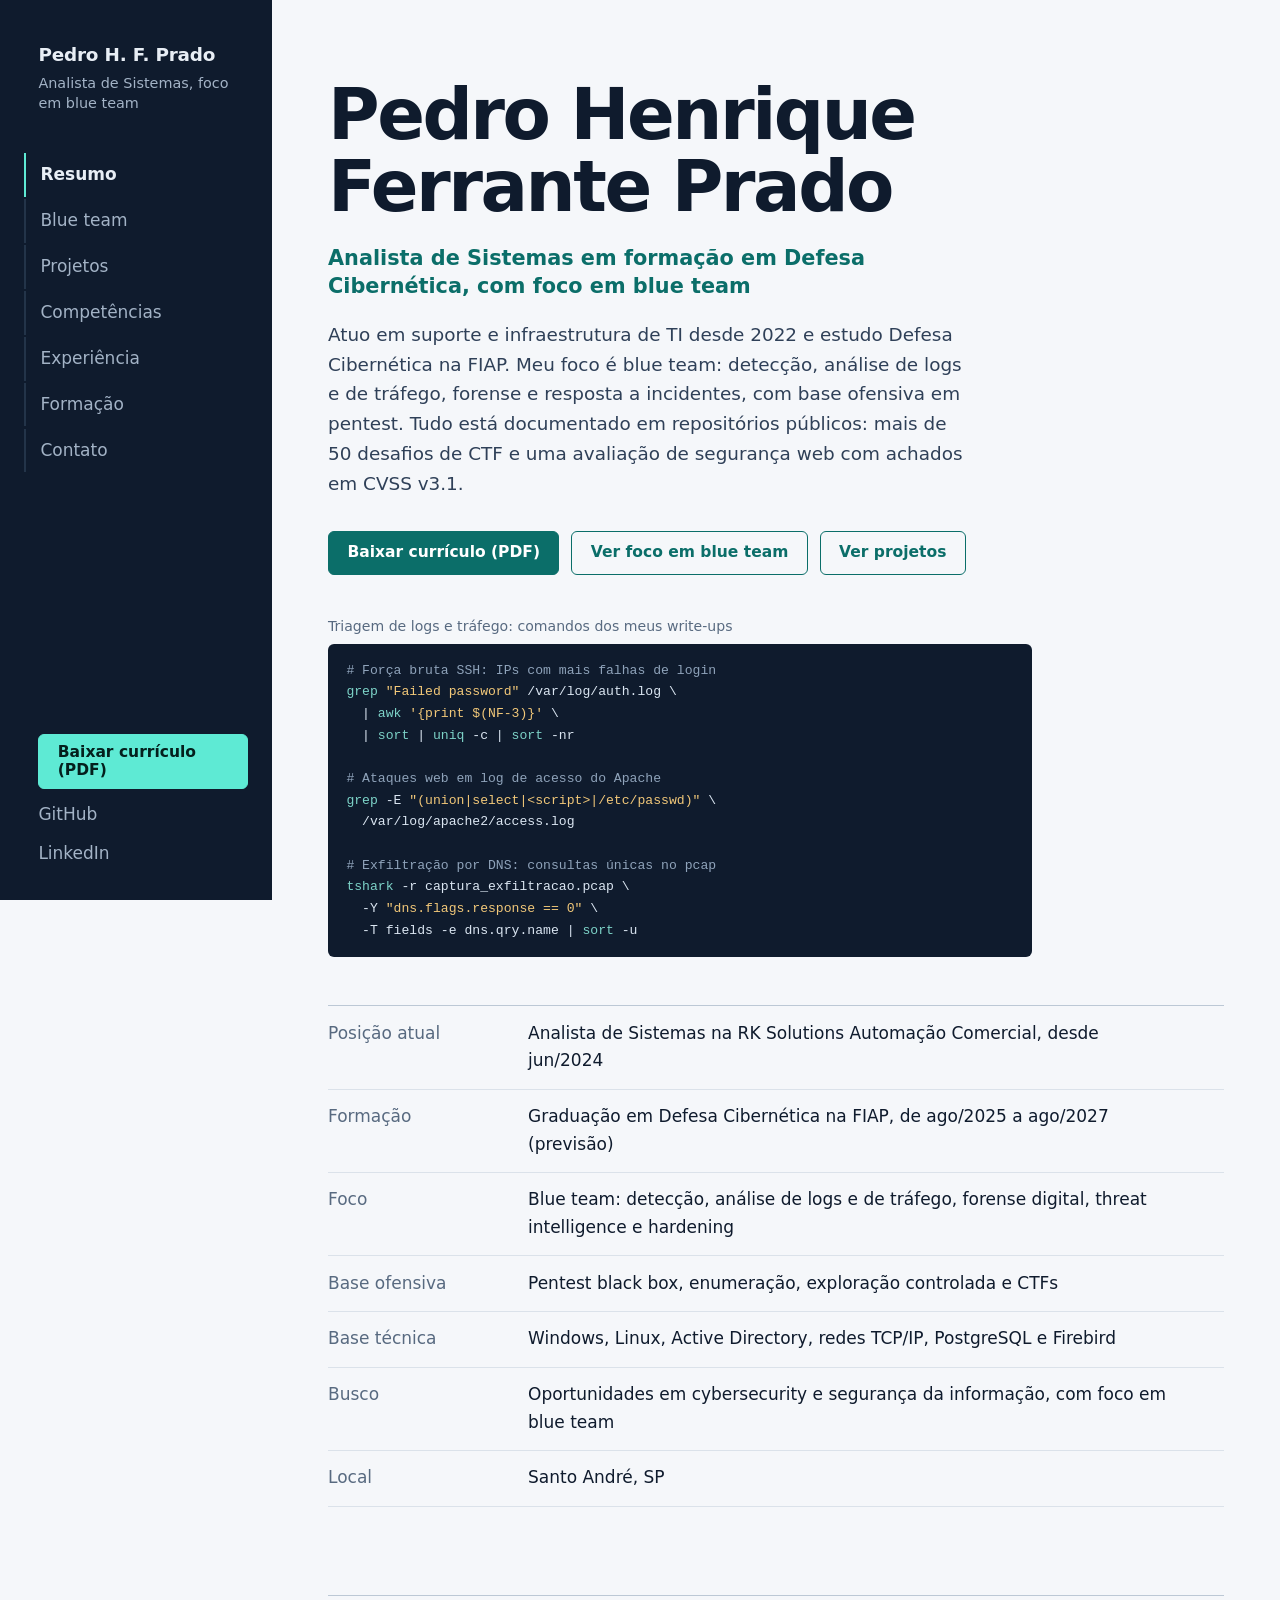
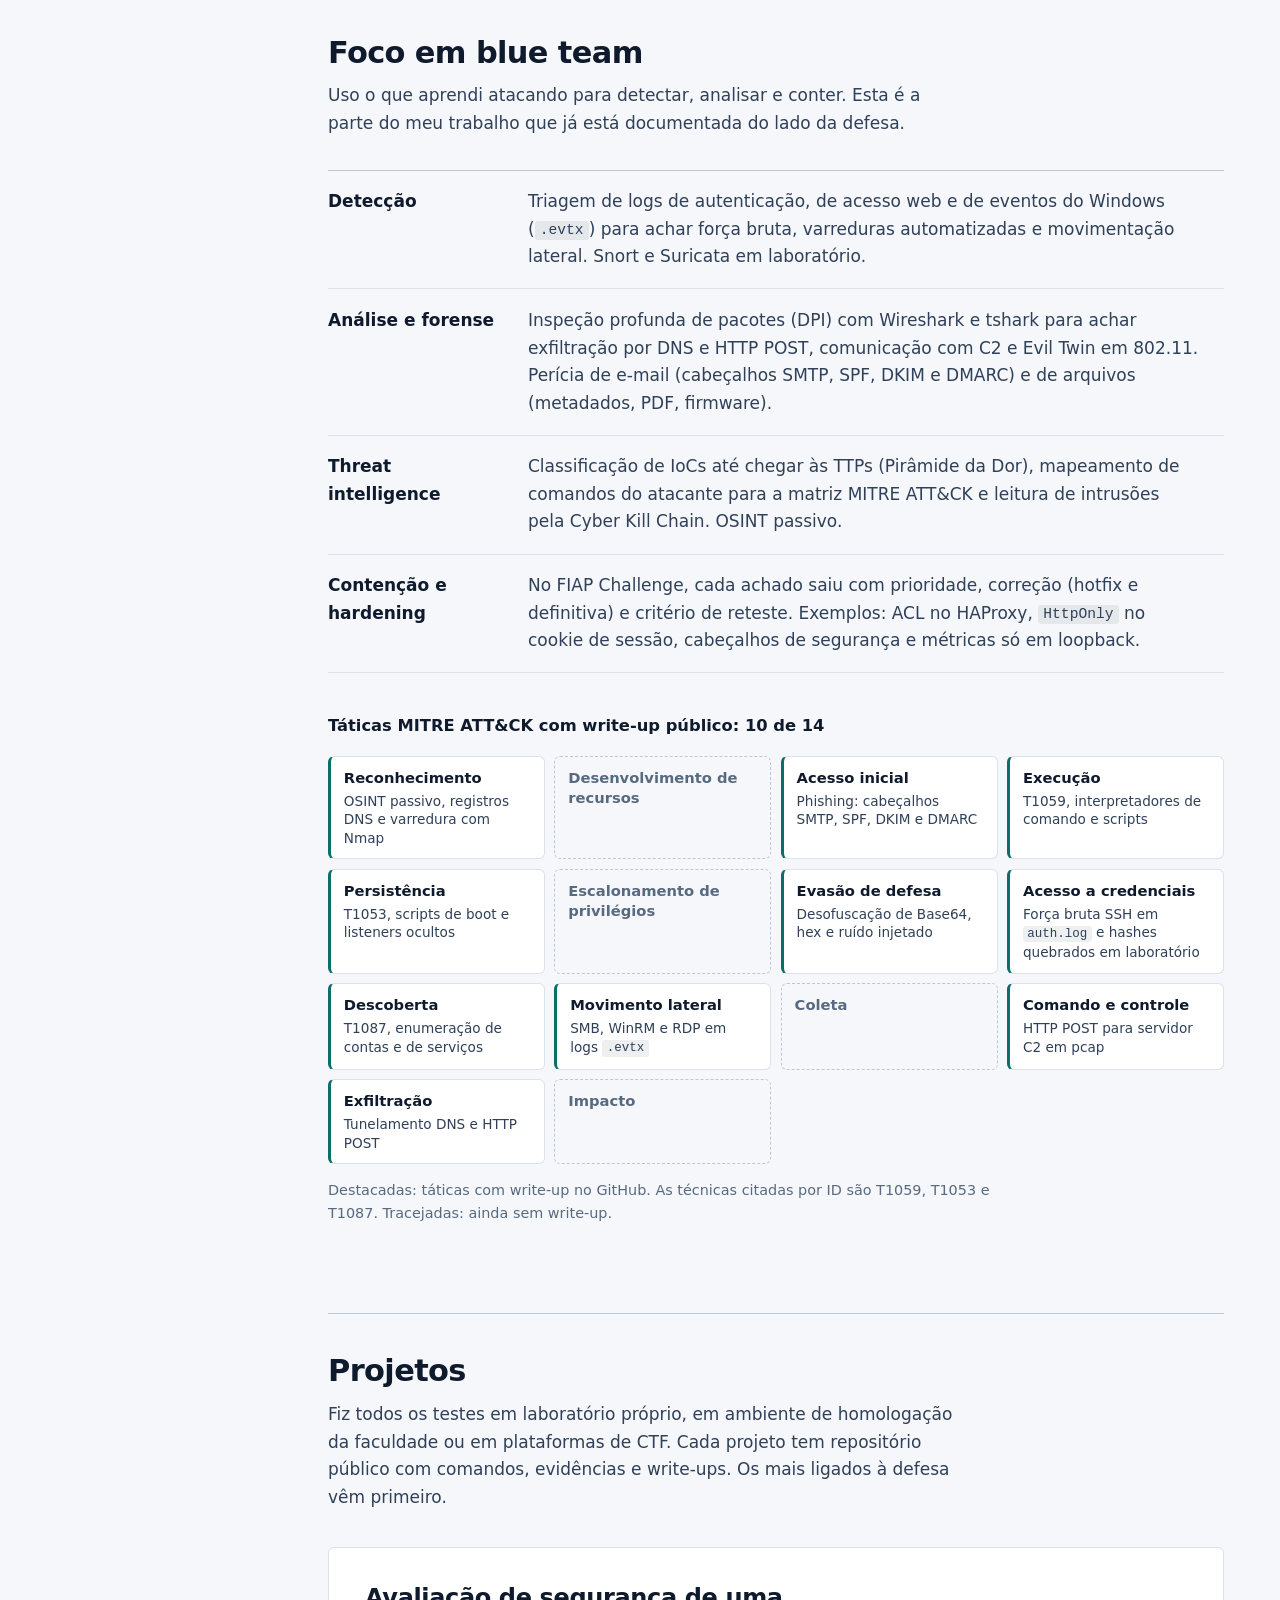
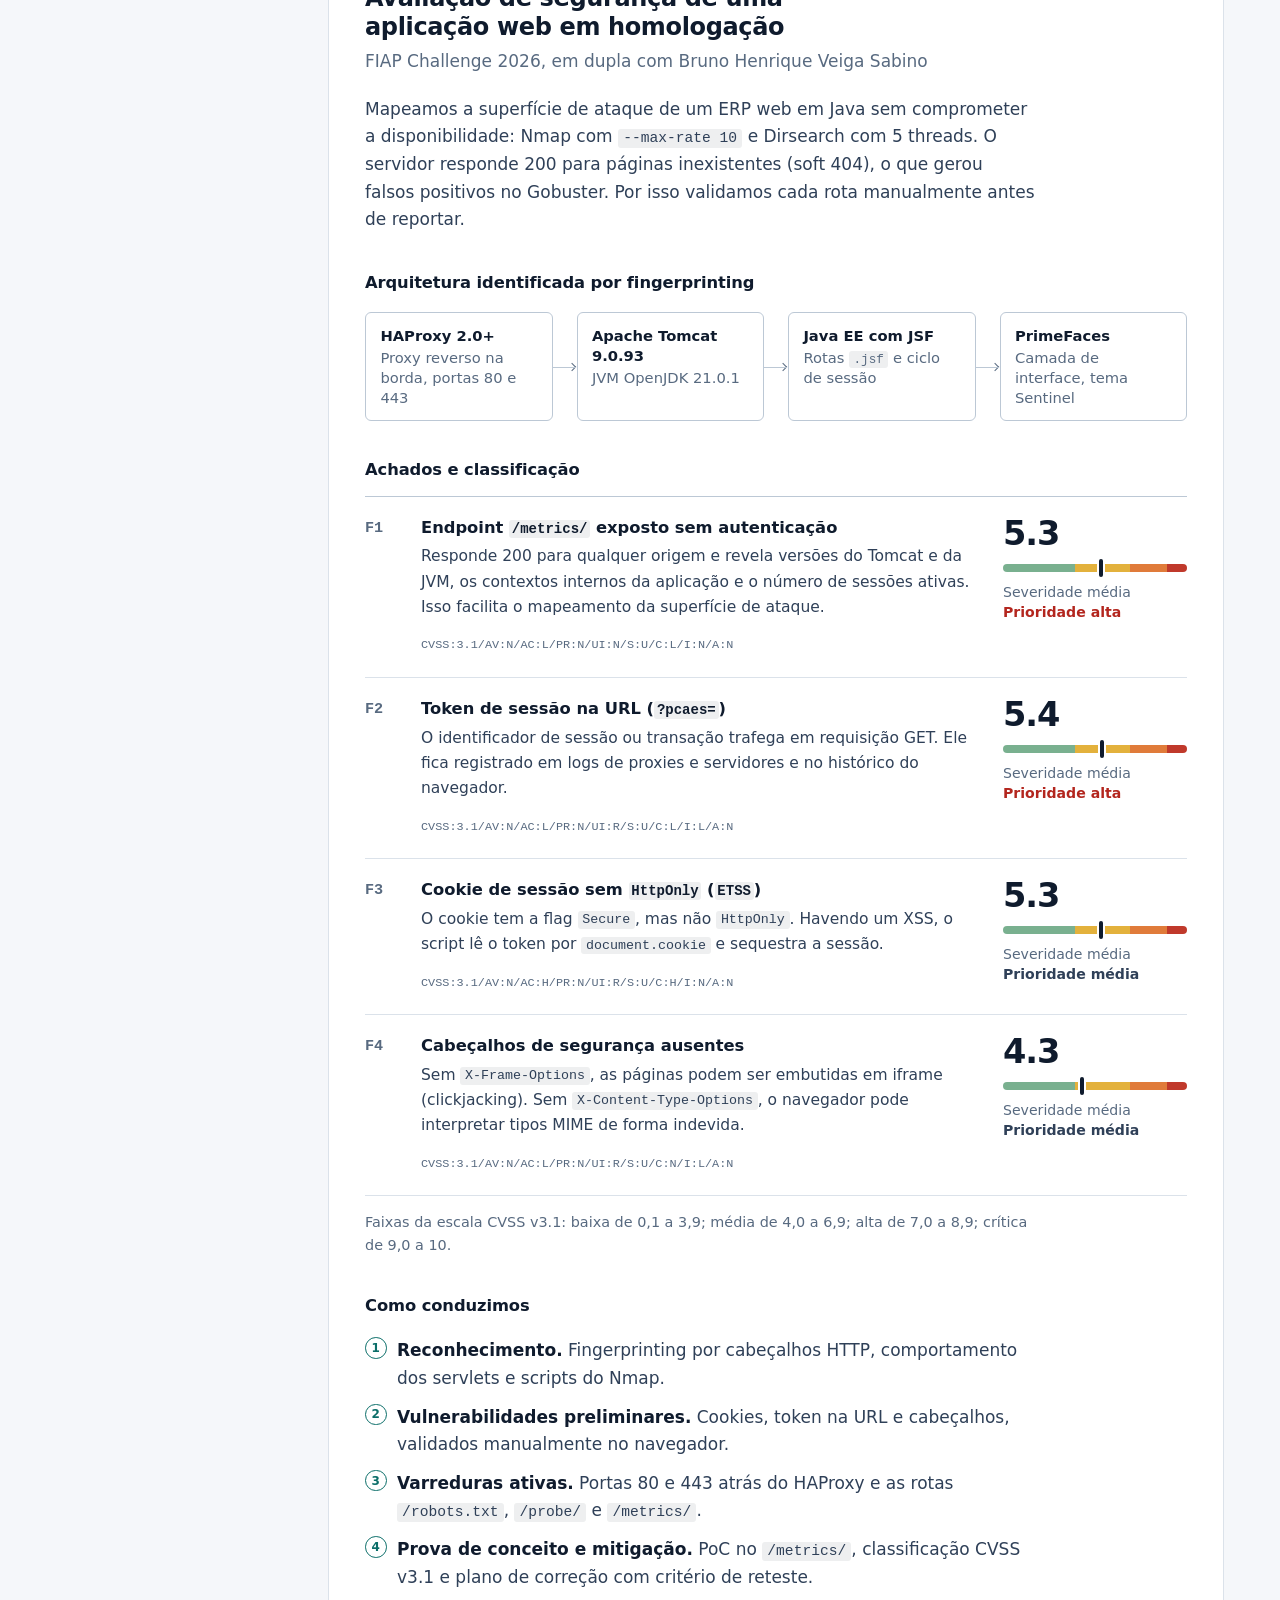
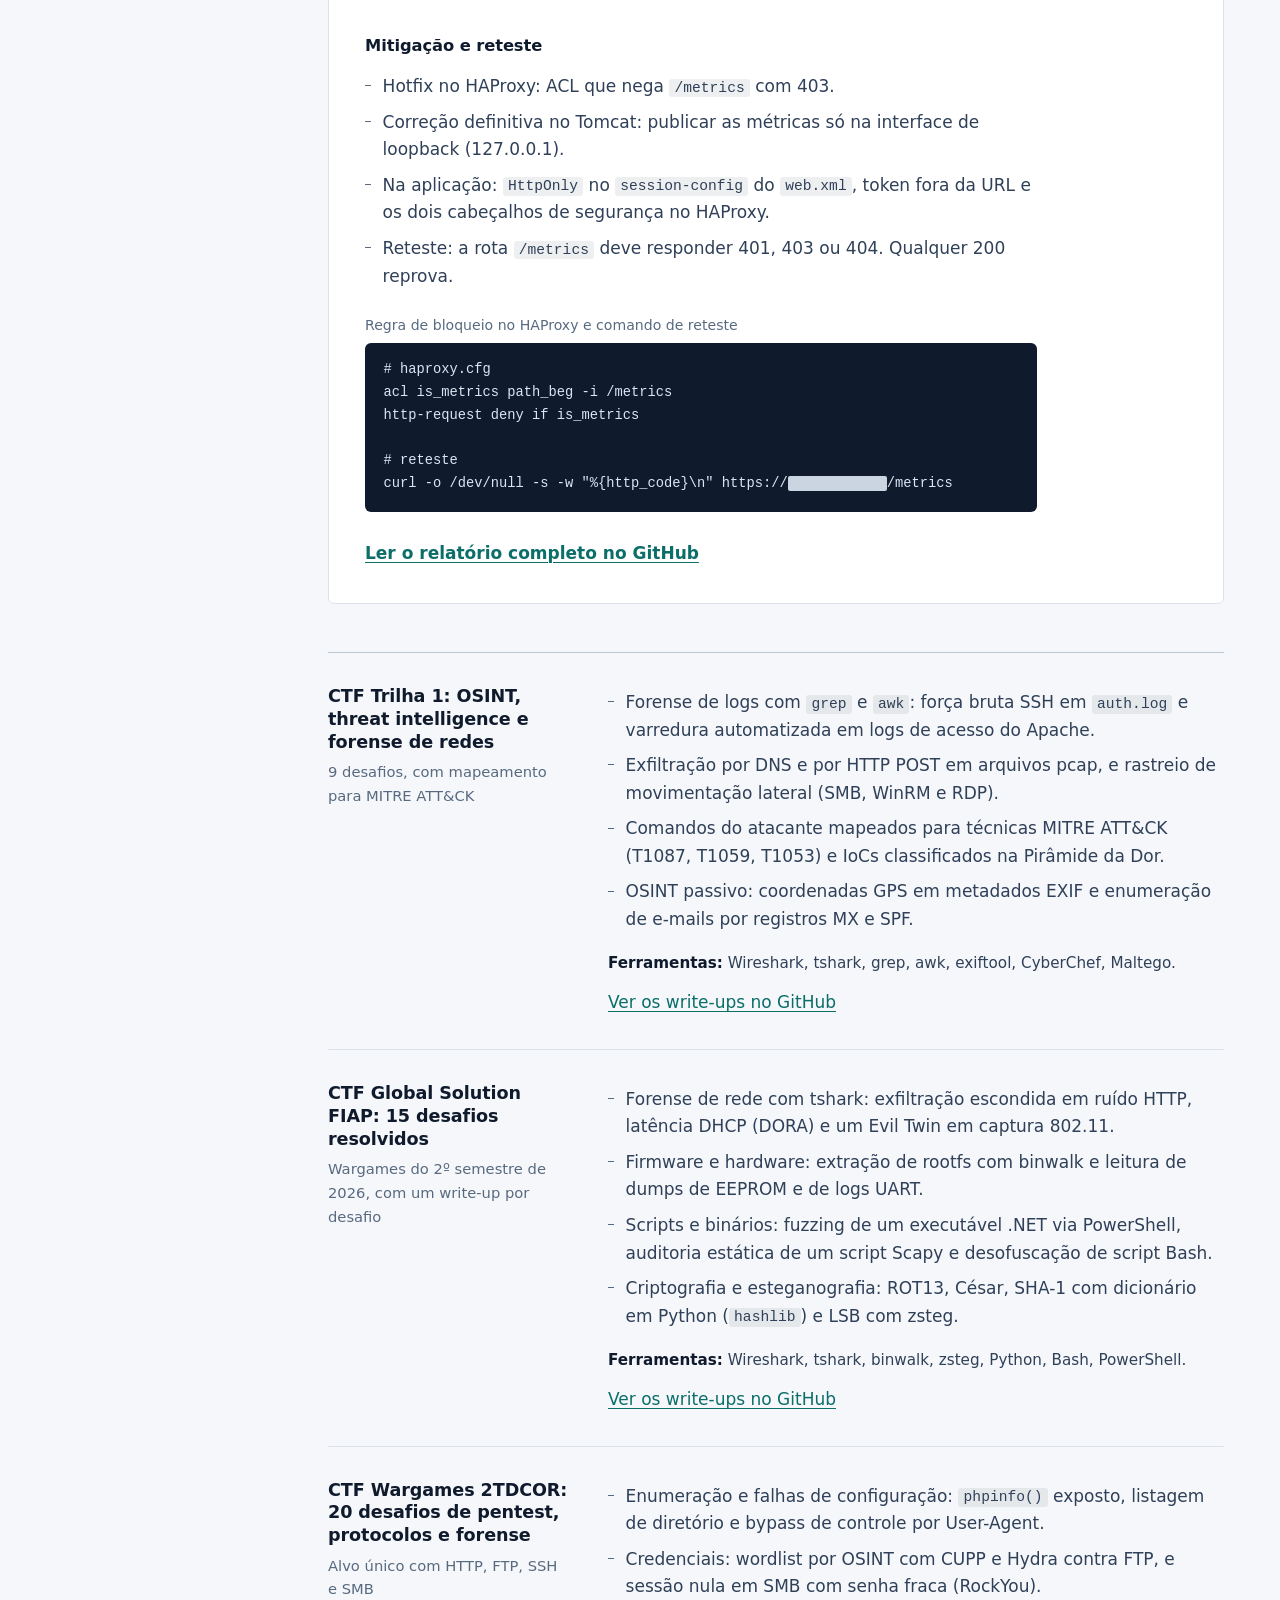
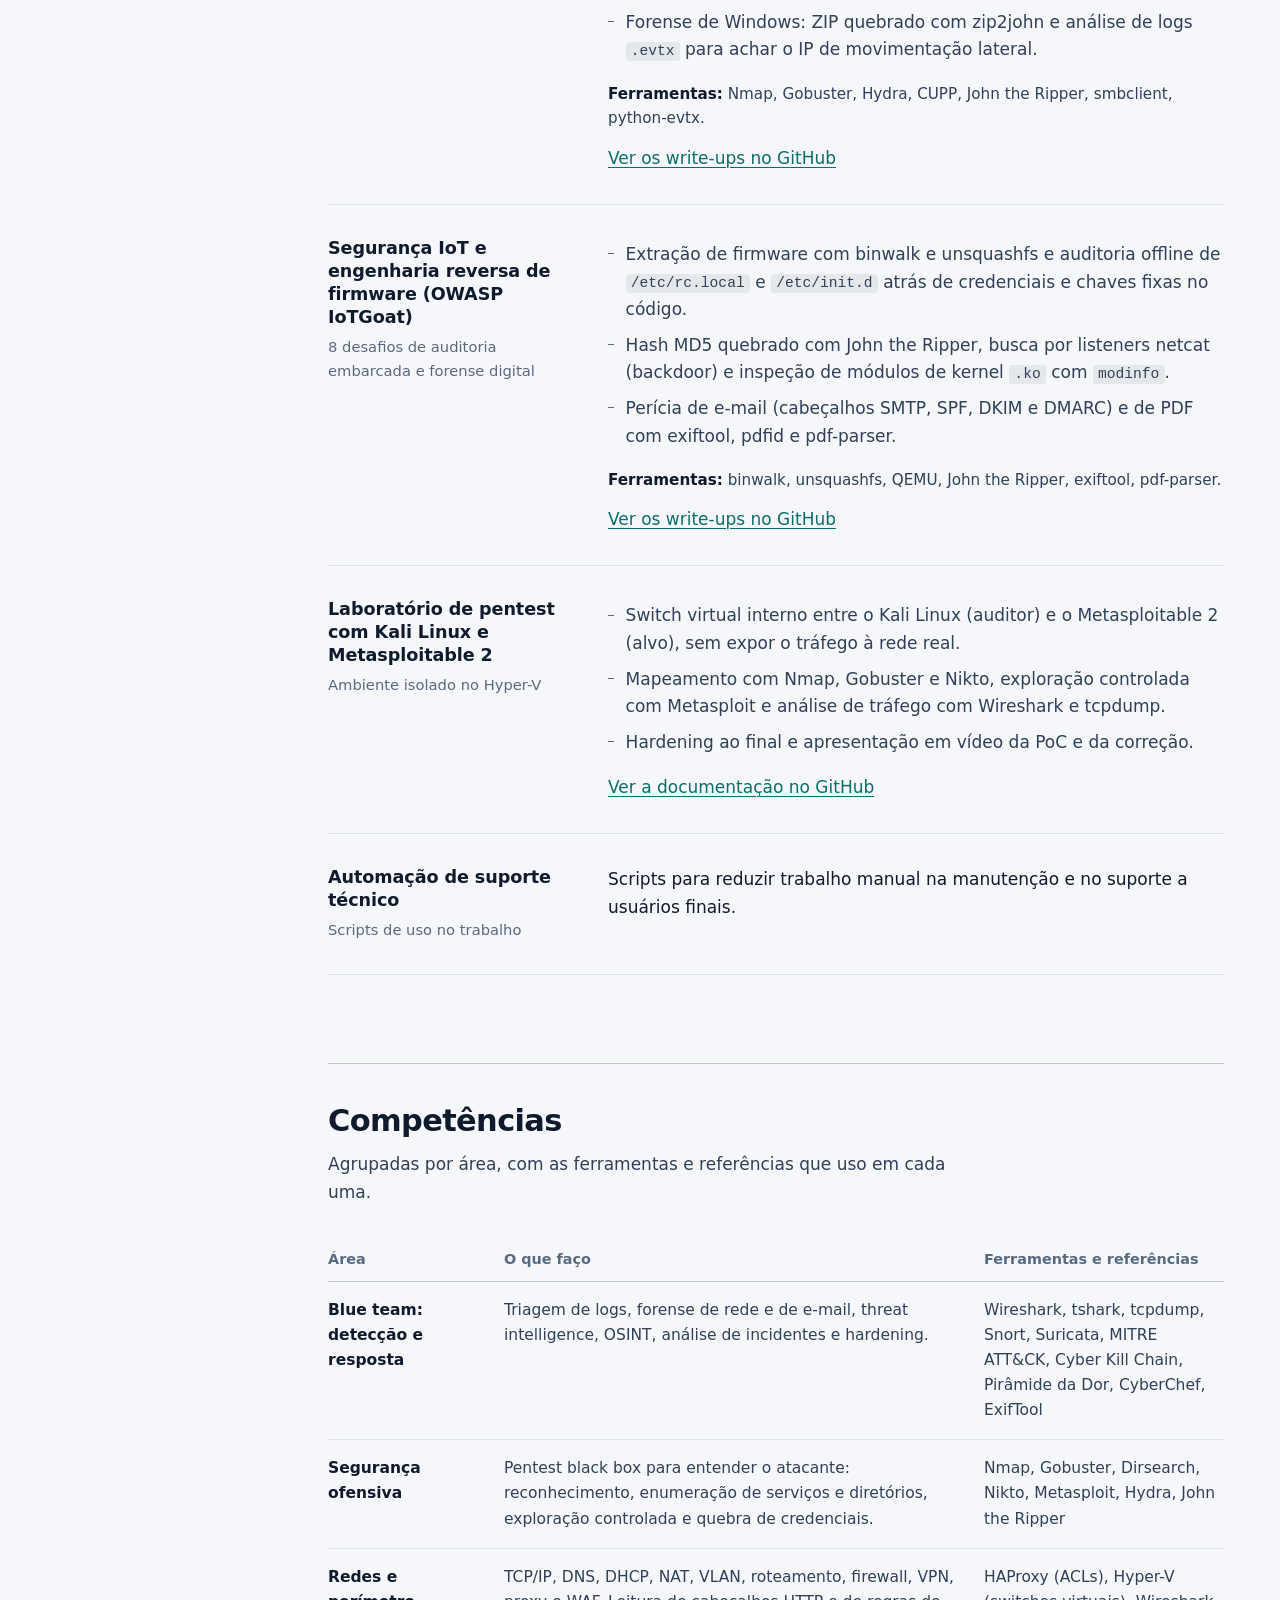
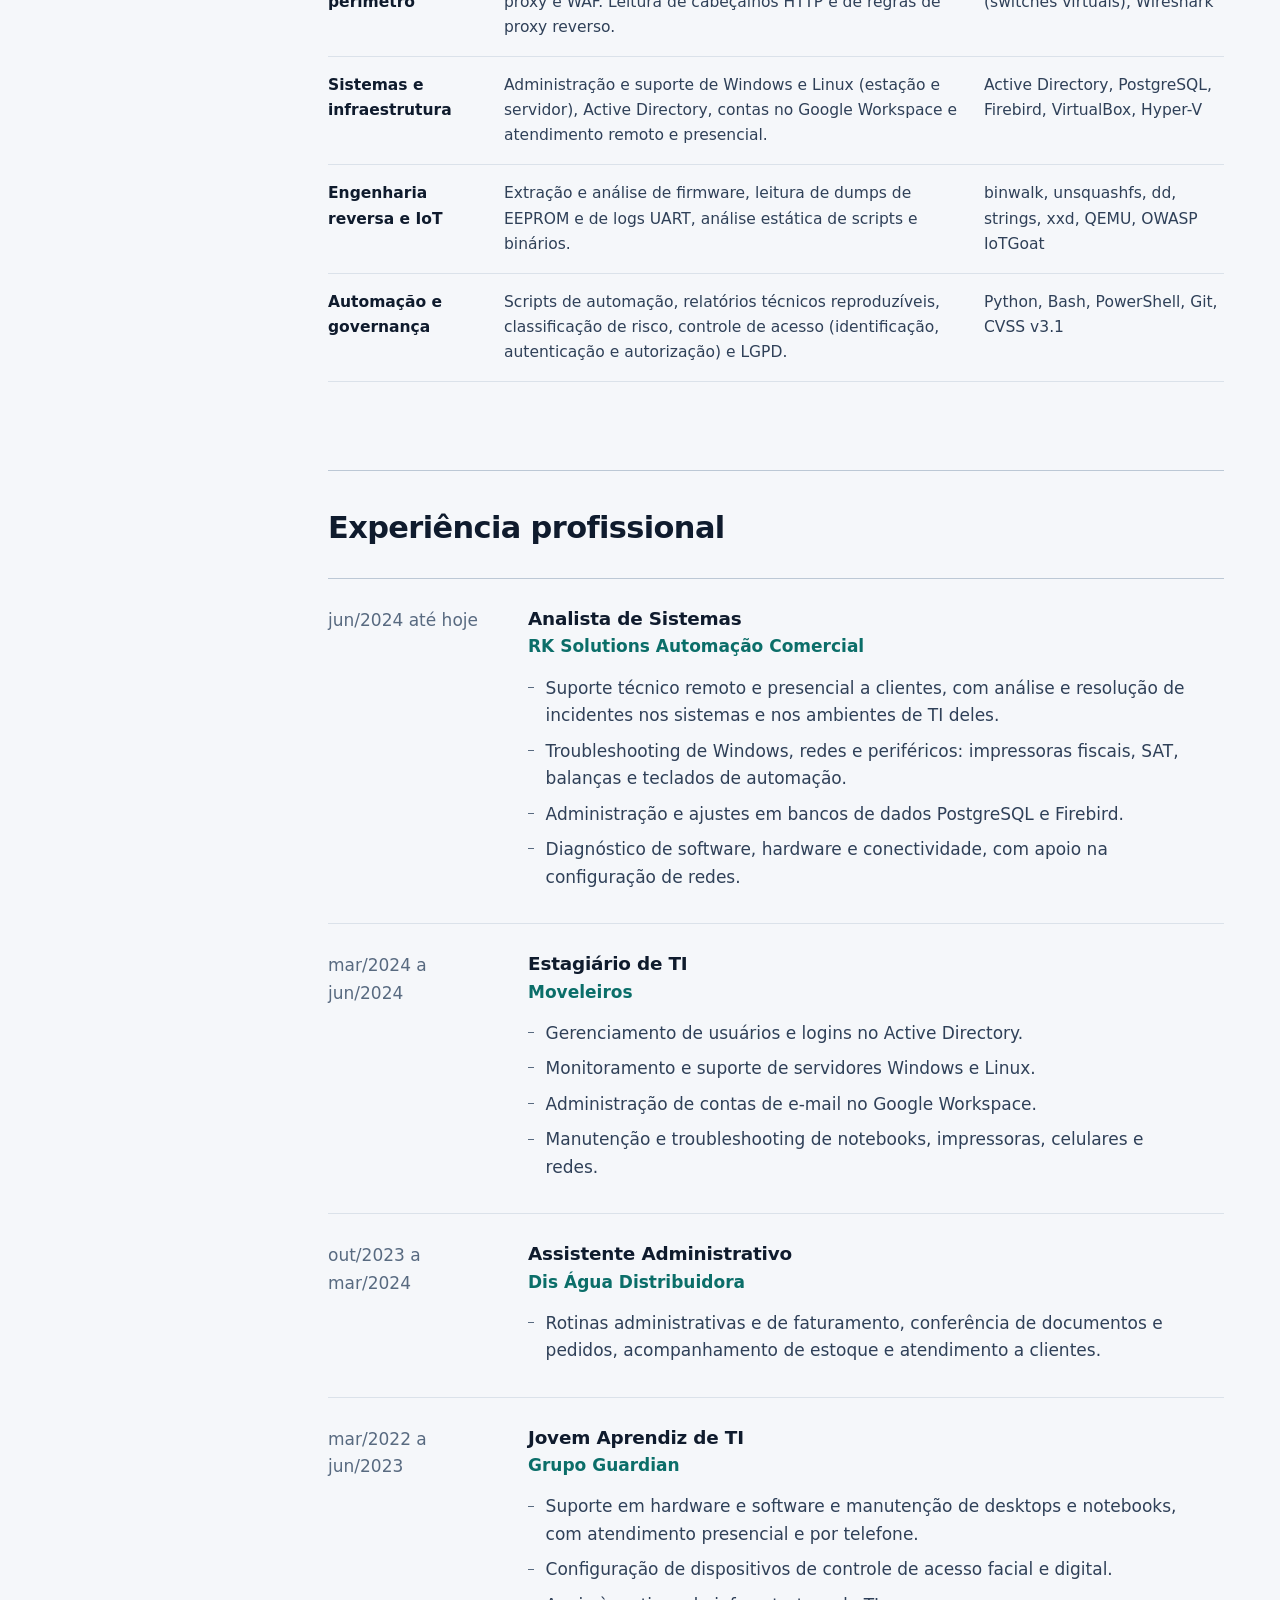
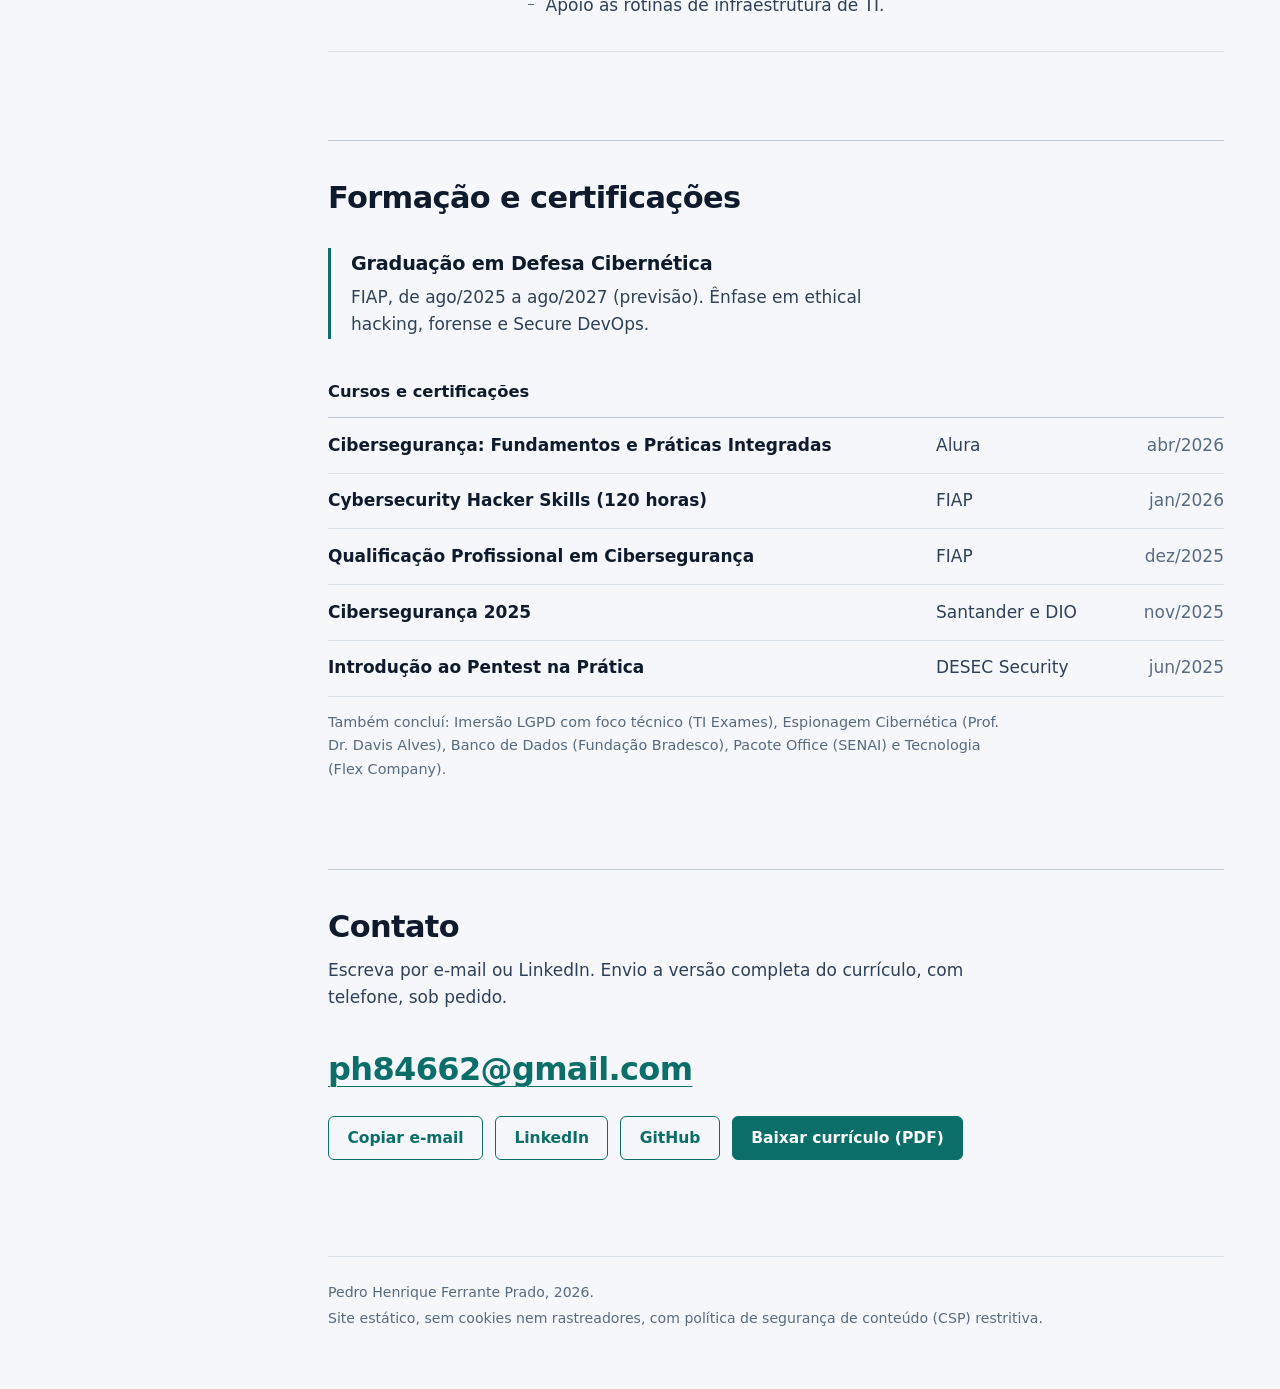
==== commit 88e3ef0e: "Atualiza currículo e imagem de preview do portfólio - Currículo alinhado ao portfólio: objetivo em b" ====
--- a/index.html
+++ b/index.html
@@ -15,8 +15,12 @@
   <meta property="og:title" content="Pedro Henrique Ferrante Prado | Analista de Sistemas e Blue Team">
   <meta property="og:description" content="Foco em blue team: detecção, forense e threat intelligence. Mais de 50 CTFs documentados, mapa MITRE ATT&amp;CK e avaliação de segurança web com CVSS v3.1.">
   <meta property="og:url" content="https://ferranteabc.github.io/meu-portfolio/">
-  <meta property="og:image" content="https://ferranteabc.github.io/meu-portfolio/android-chrome-512x512.png">
-  <meta name="twitter:card" content="summary">
+  <meta property="og:image" content="https://ferranteabc.github.io/meu-portfolio/og-image.png">
+  <meta property="og:image:width" content="1200">
+  <meta property="og:image:height" content="630">
+  <meta property="og:image:alt" content="Pedro Henrique Ferrante Prado, Analista de Sistemas, Defesa Cibernética e Blue Team, com um comando de triagem de log de autenticação">
+  <meta name="twitter:card" content="summary_large_image">
+  <meta name="twitter:image" content="https://ferranteabc.github.io/meu-portfolio/og-image.png">
 
   <link rel="icon" href="favicon.ico" sizes="any">
   <link rel="icon" type="image/png" sizes="32x32" href="favicon-32x32.png">
@@ -530,7 +534,7 @@
       <!-- CONTATO -->
       <section id="contato" class="section" aria-labelledby="titulo-contato">
         <h2 id="titulo-contato">Contato</h2>
-        <p class="section__intro">Escreva por e-mail ou LinkedIn. O telefone está no currículo em PDF.</p>
+        <p class="section__intro">Escreva por e-mail ou LinkedIn. Envio a versão completa do currículo, com telefone, sob pedido.</p>
 
         <div class="contact">
           <p class="contact__mail"><a href="mailto:ph84662@gmail.com">ph84662@gmail.com</a></p>
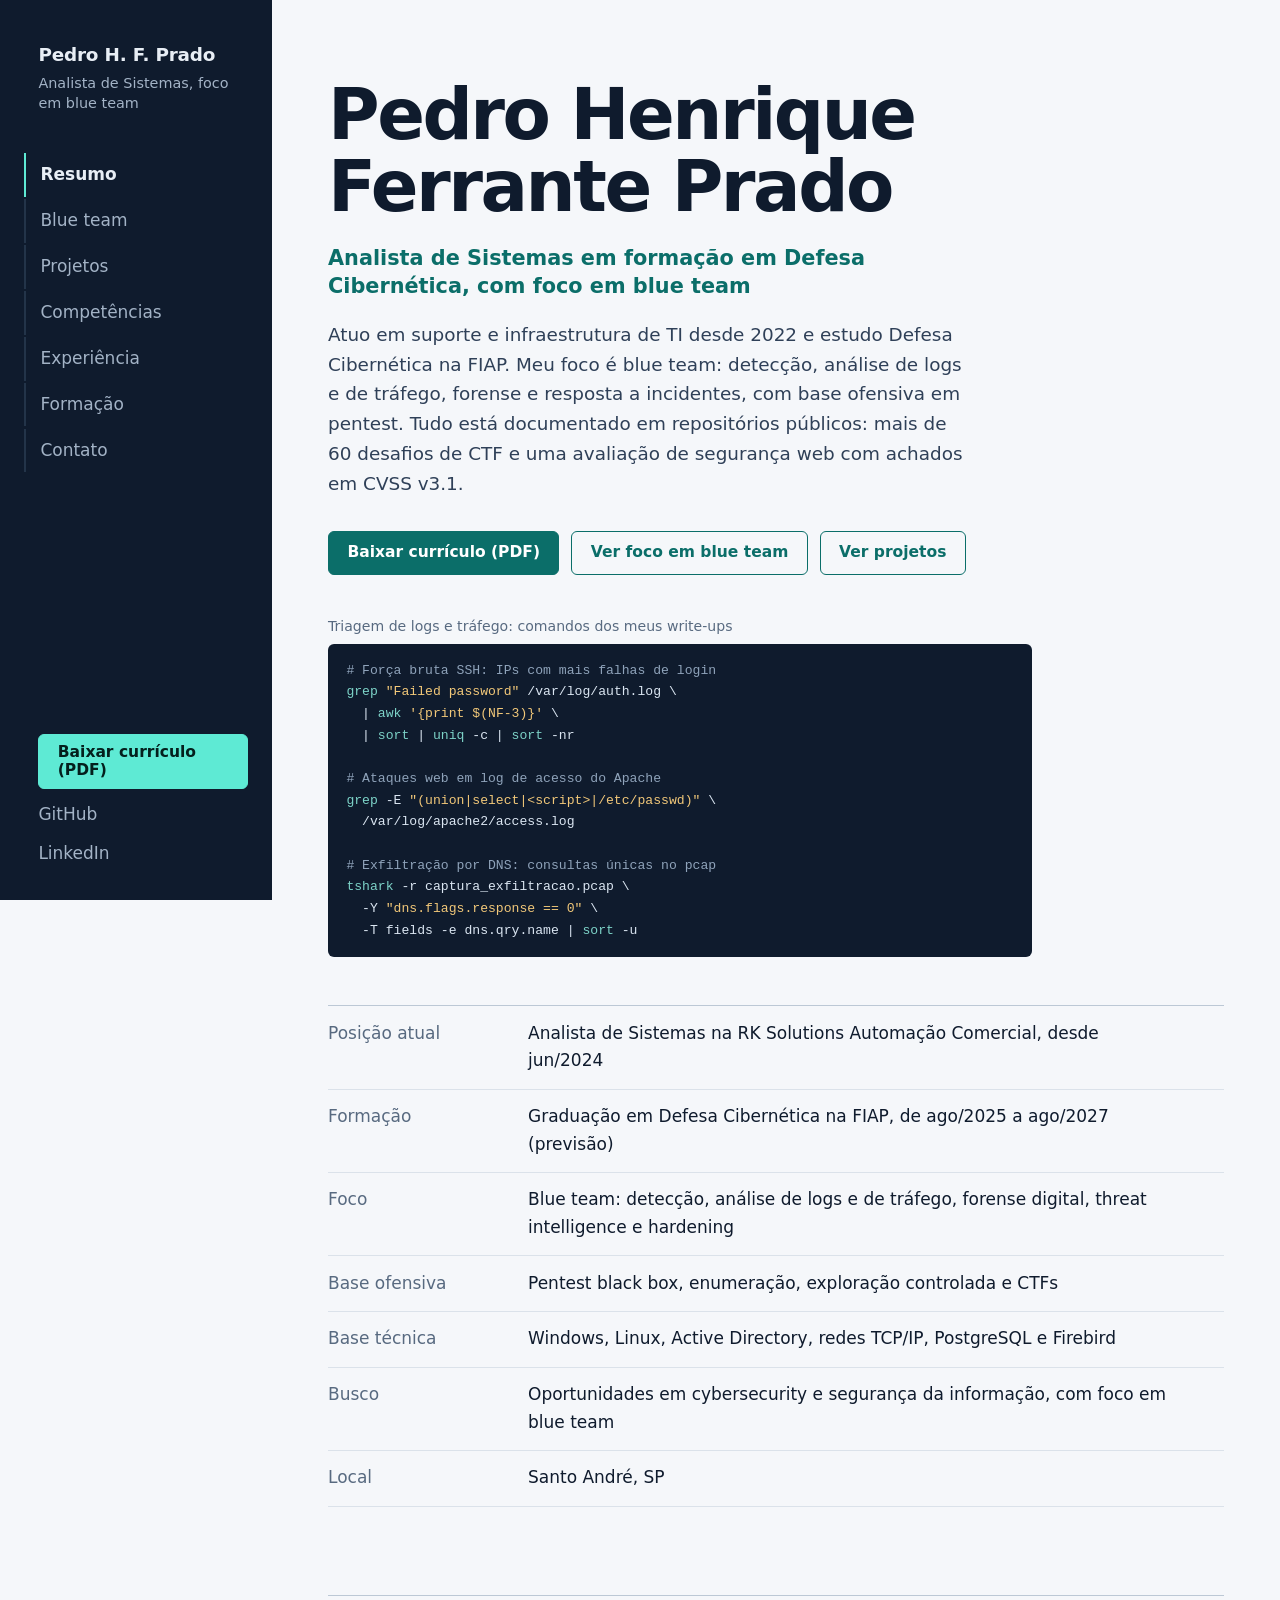
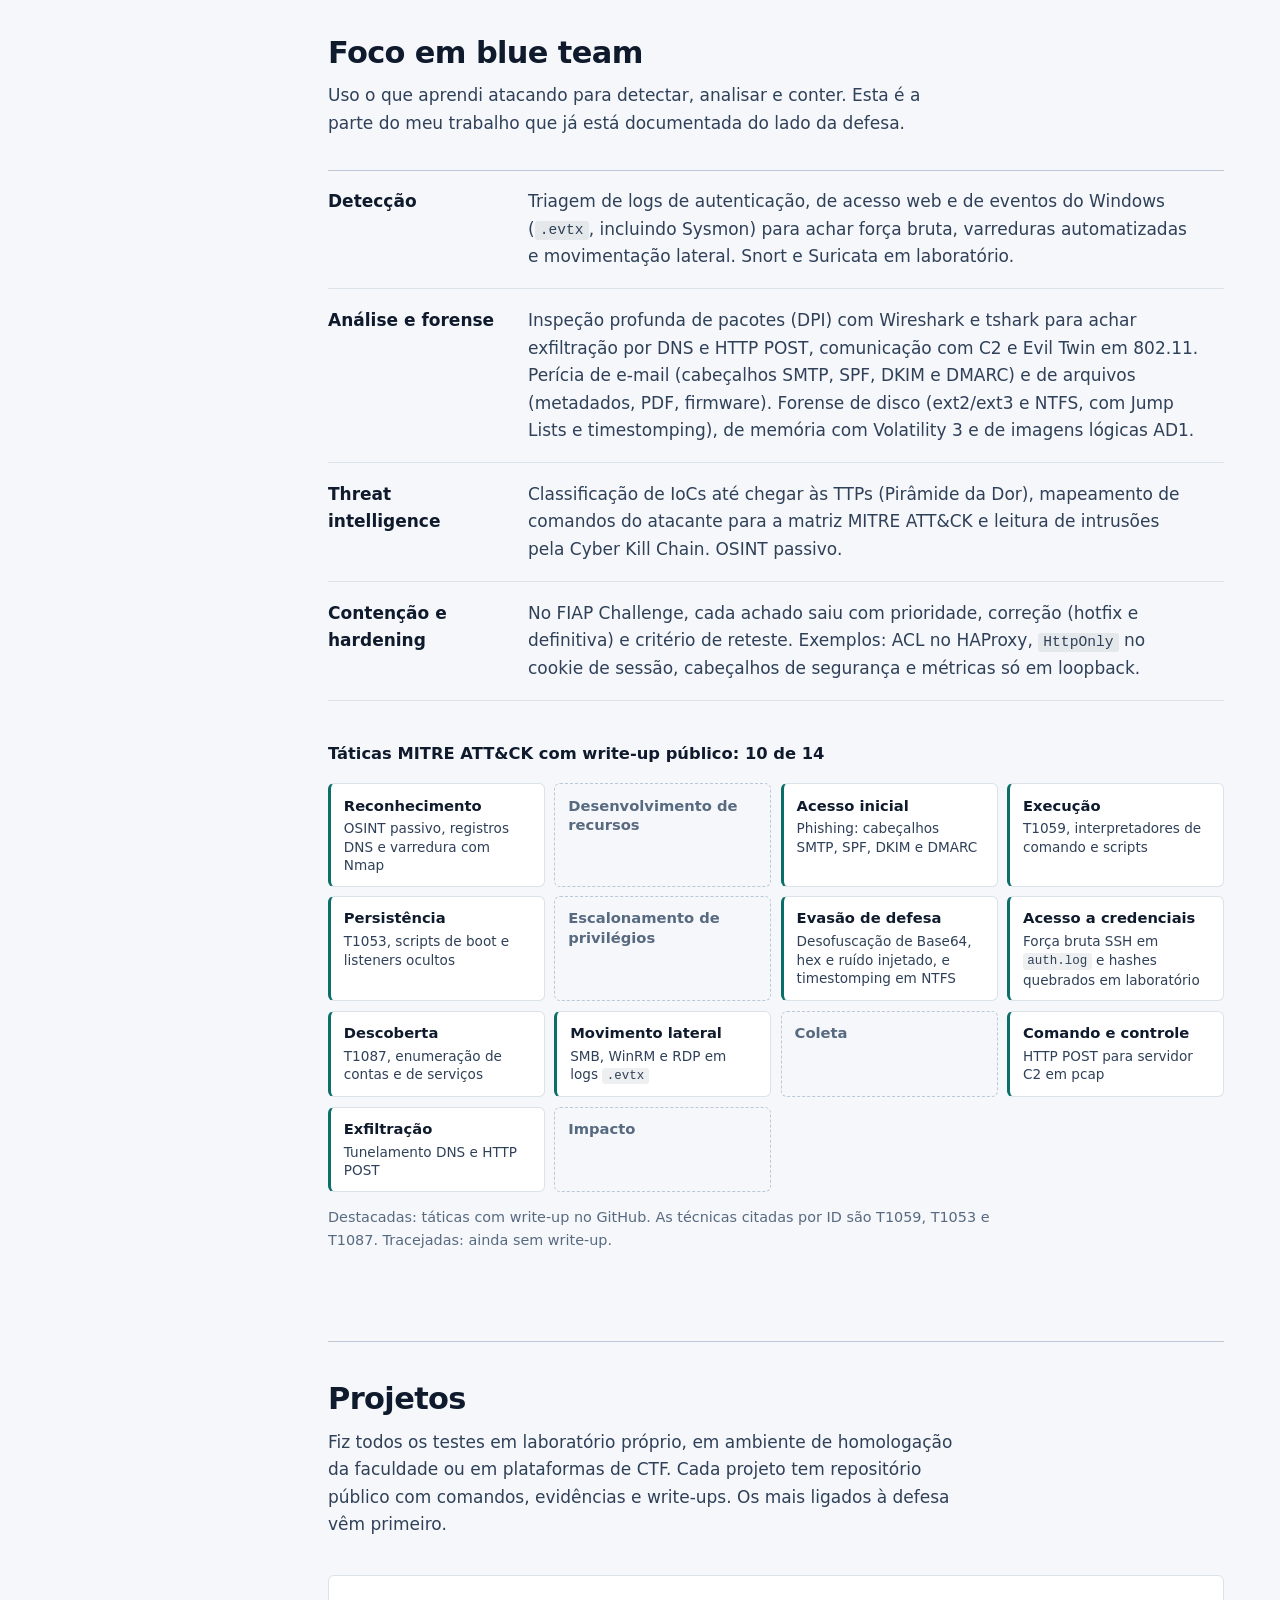
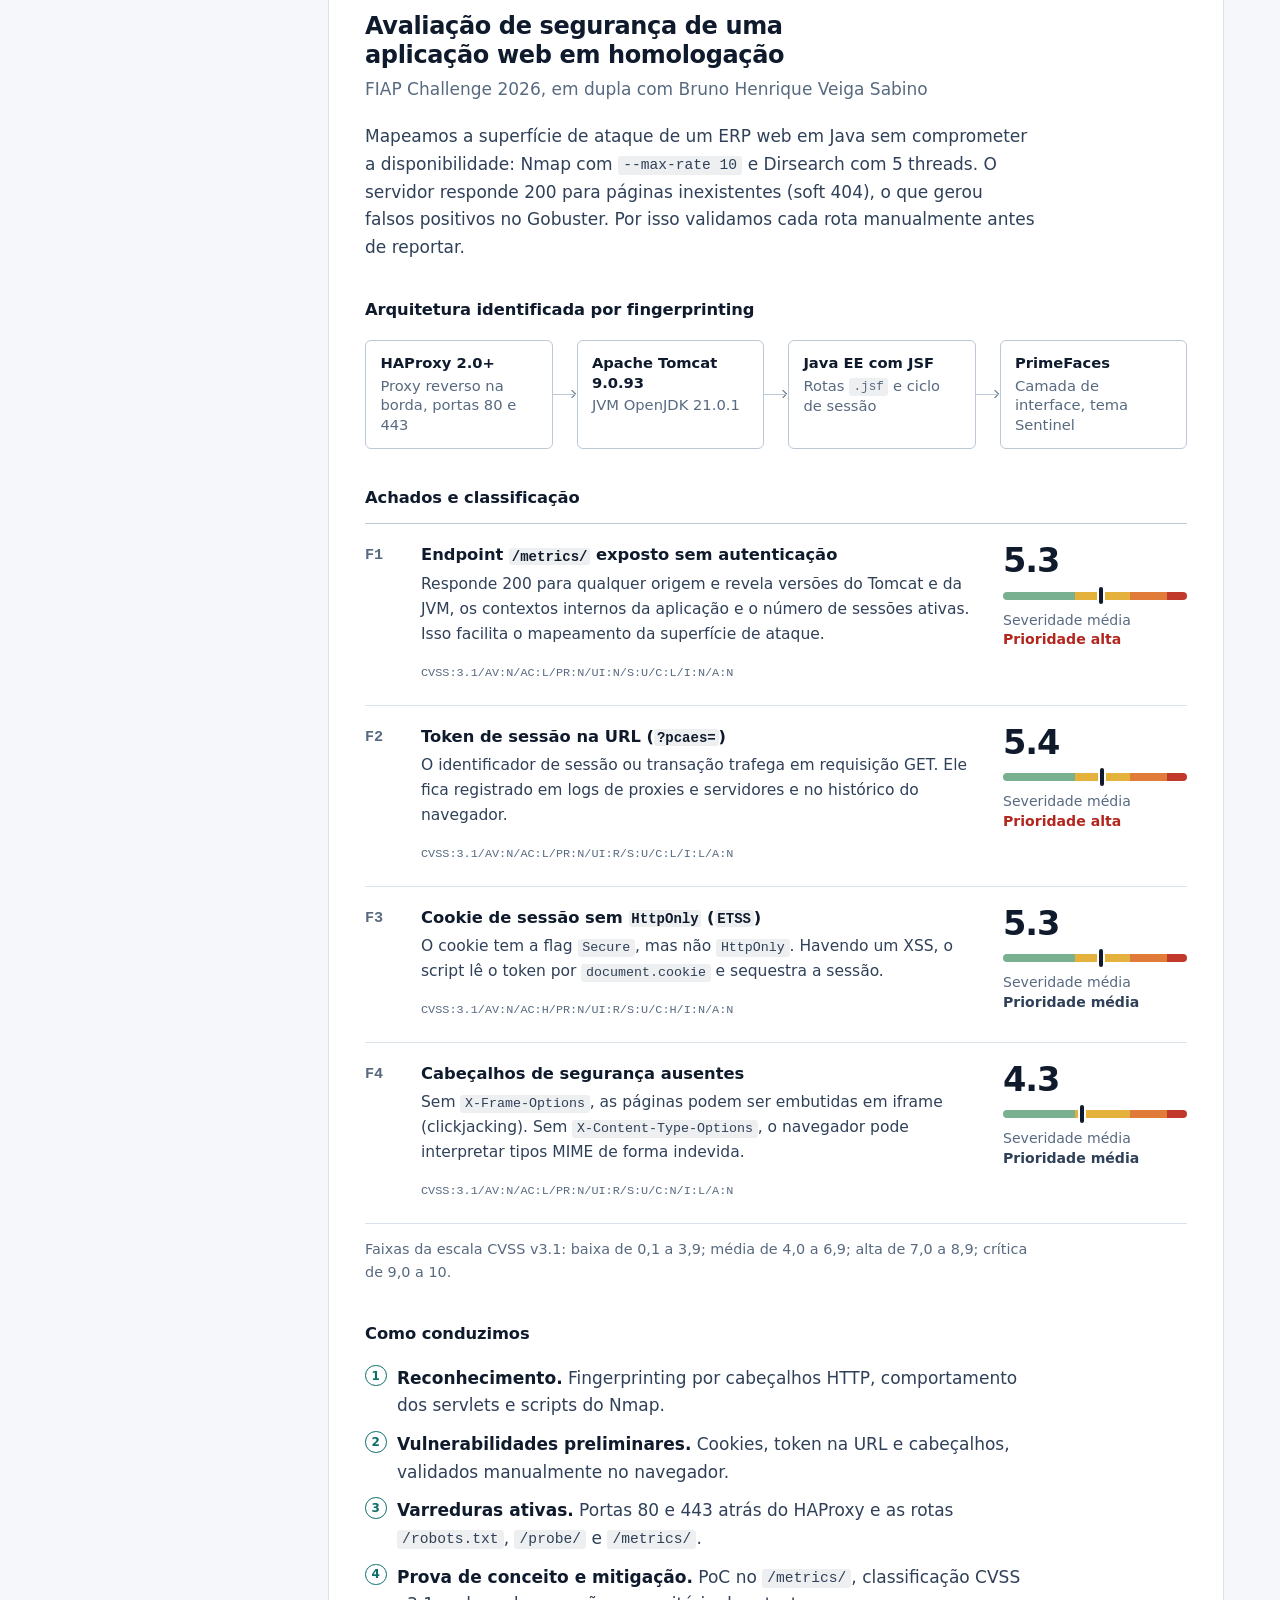
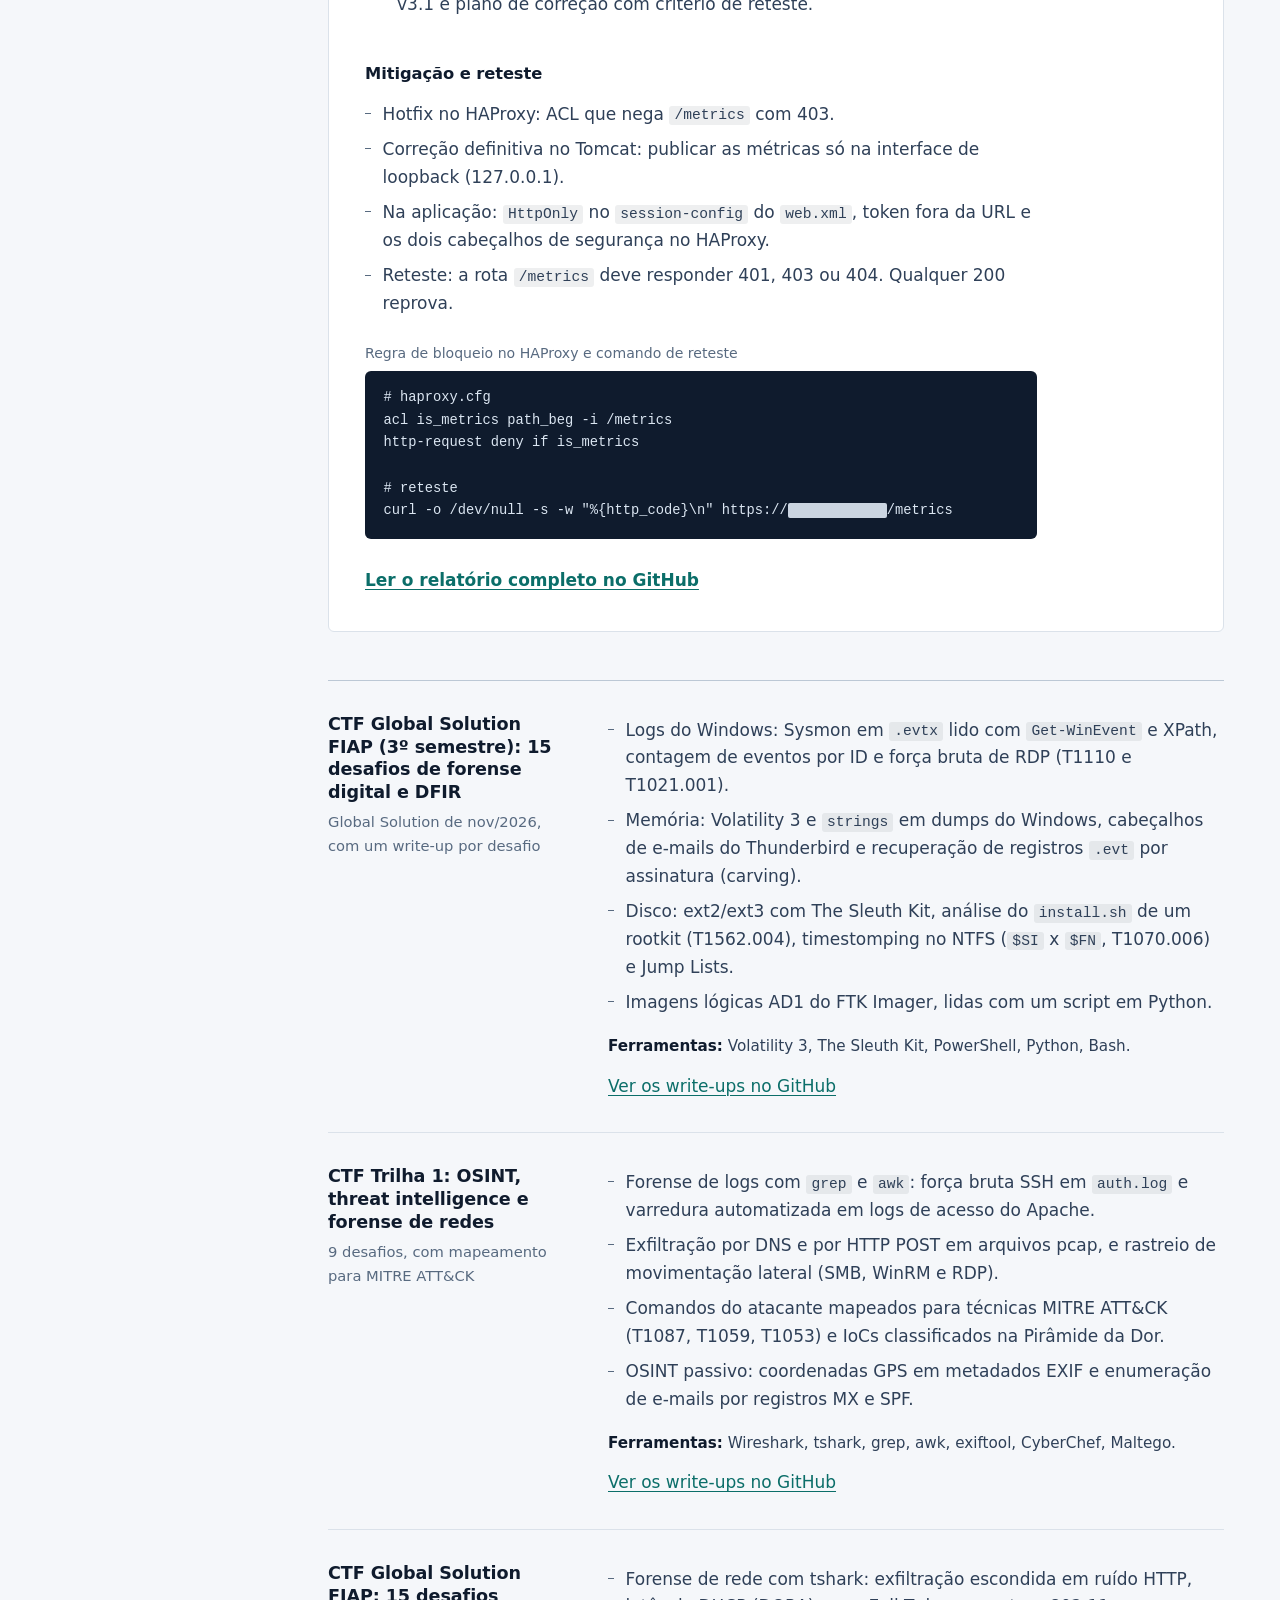
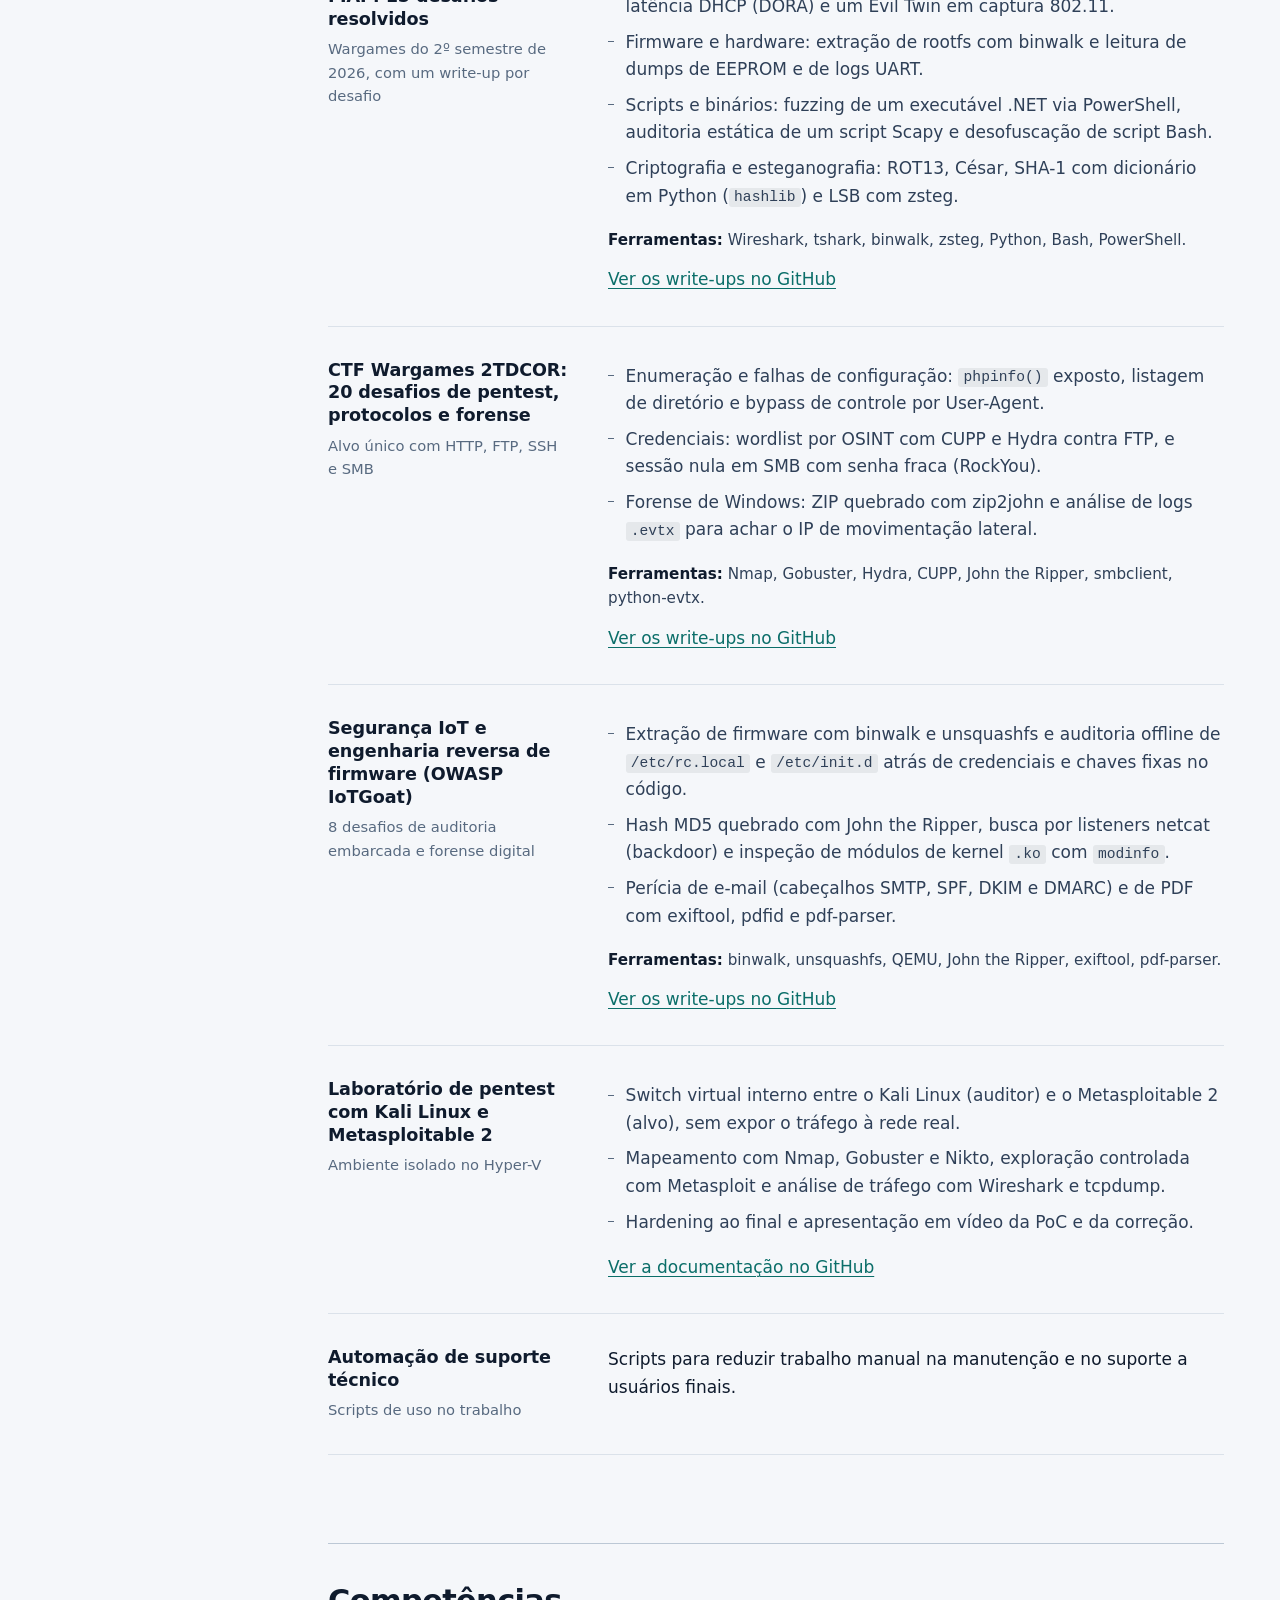
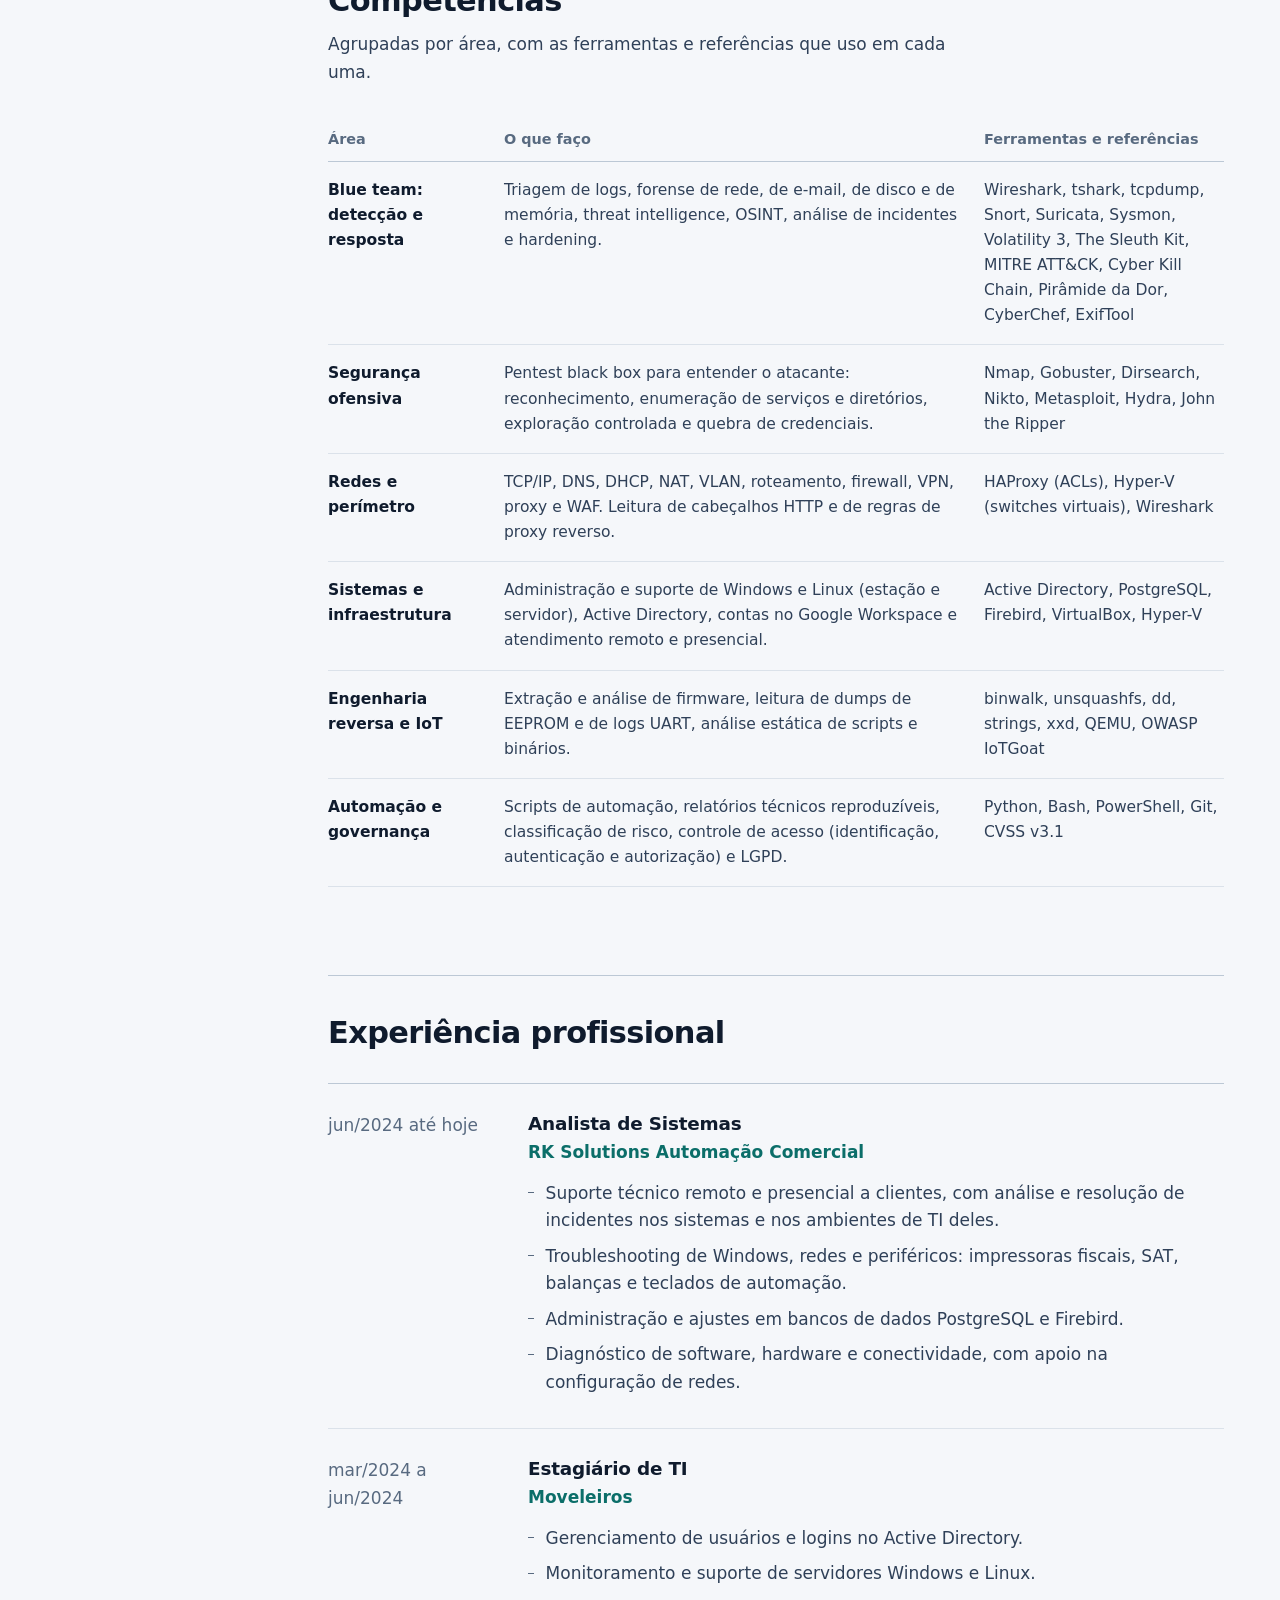
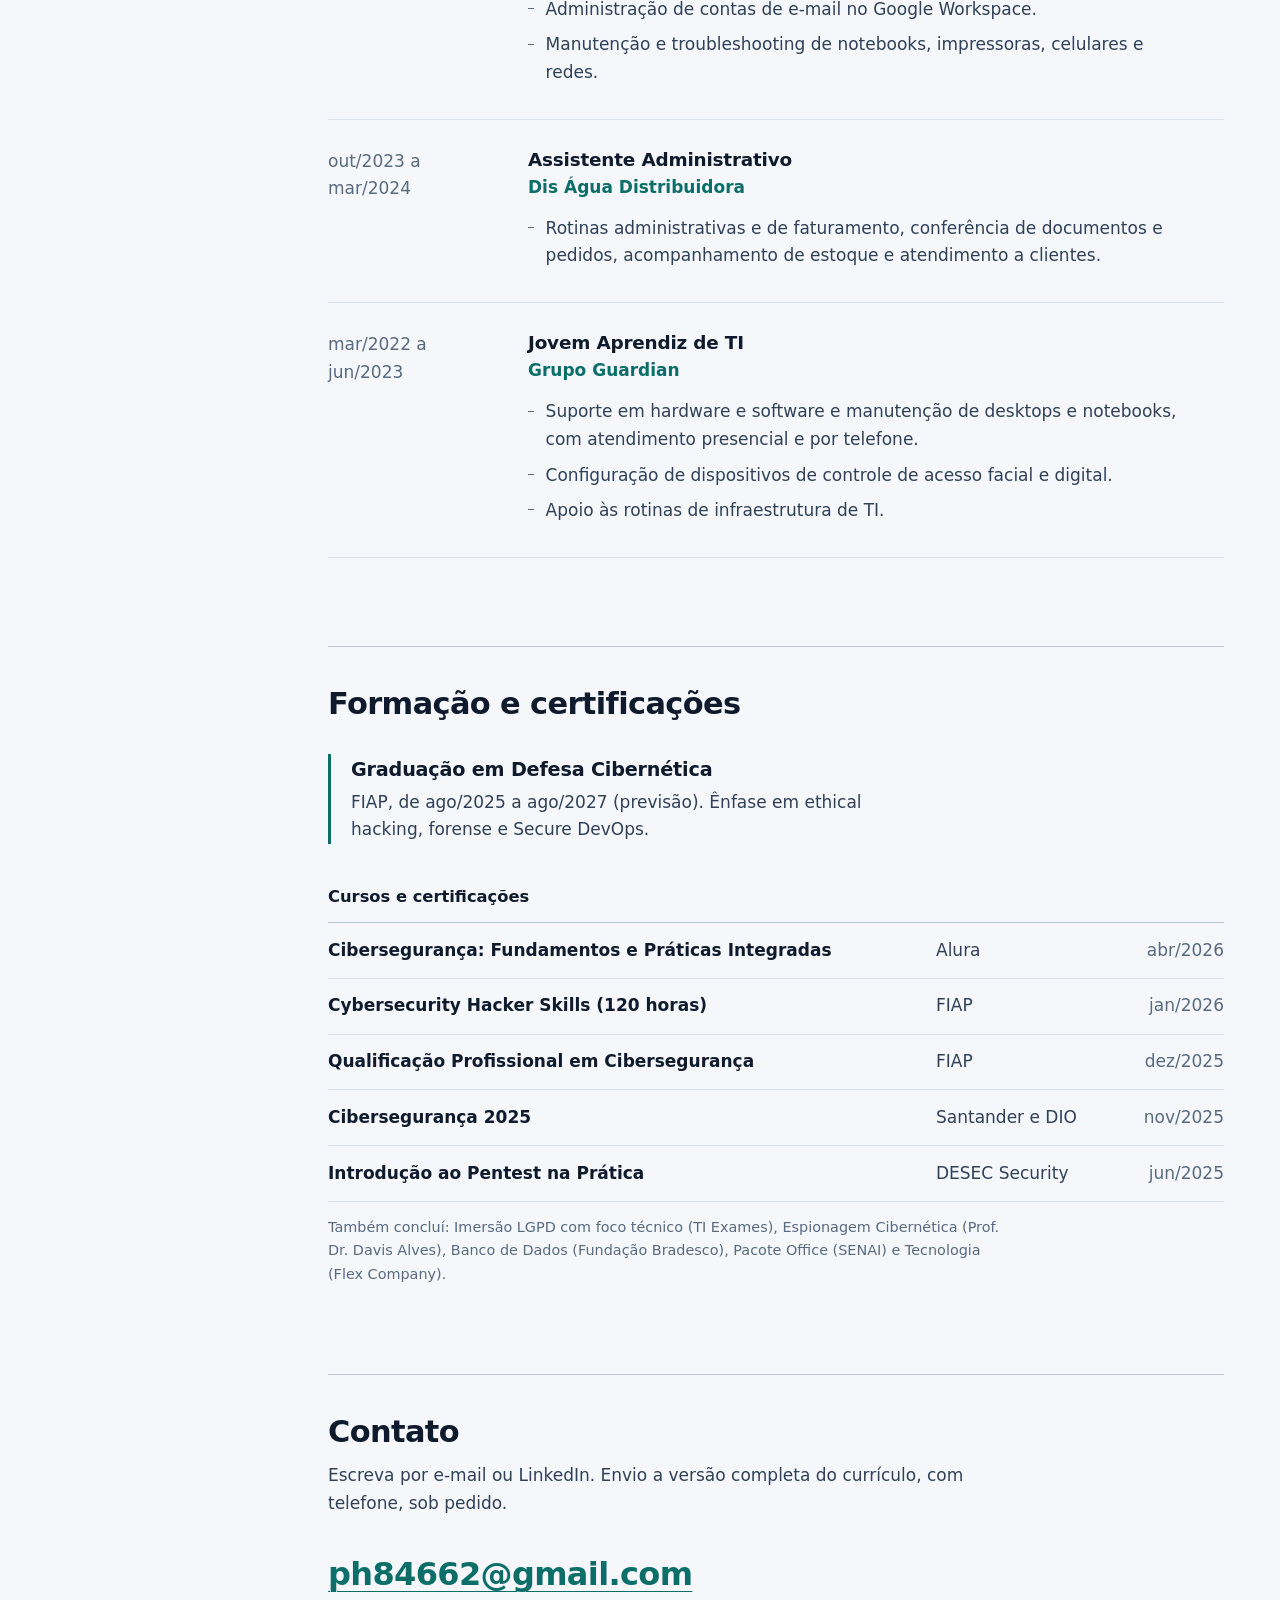
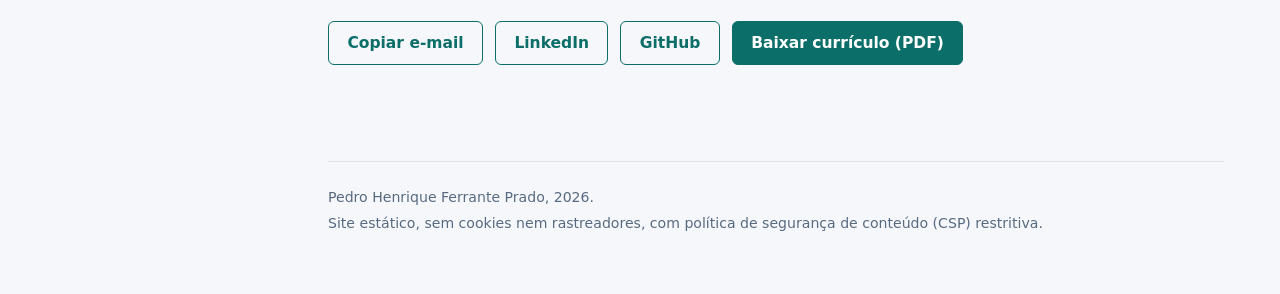
==== commit 60775ac2: "Adiciona o projeto Global Solution de forense digital e DFIR (15 desafios) Novo card em Projetos, co" ====
--- a/index.html
+++ b/index.html
@@ -5,7 +5,7 @@
   <meta name="viewport" content="width=device-width, initial-scale=1.0">
   <meta http-equiv="Content-Security-Policy" content="default-src 'none'; img-src 'self' data:; style-src 'self'; script-src 'self'; manifest-src 'self'; base-uri 'none'; form-action 'none'">
   <title>Pedro Henrique Ferrante Prado | Analista de Sistemas e Blue Team</title>
-  <meta name="description" content="Portfólio técnico de Pedro Henrique Ferrante Prado, Analista de Sistemas e graduando em Defesa Cibernética na FIAP, com foco em blue team: detecção, análise de logs e tráfego, forense digital e threat intelligence. Mais de 50 CTFs documentados e avaliação de segurança web com CVSS v3.1.">
+  <meta name="description" content="Portfólio técnico de Pedro Henrique Ferrante Prado, Analista de Sistemas e graduando em Defesa Cibernética na FIAP, com foco em blue team: detecção, análise de logs e tráfego, forense digital e threat intelligence. Mais de 60 CTFs documentados e avaliação de segurança web com CVSS v3.1.">
   <meta name="author" content="Pedro Henrique Ferrante Prado">
   <meta name="theme-color" content="#0f1b2d">
   <link rel="canonical" href="https://ferranteabc.github.io/meu-portfolio/">
@@ -13,7 +13,7 @@
   <meta property="og:type" content="website">
   <meta property="og:locale" content="pt_BR">
   <meta property="og:title" content="Pedro Henrique Ferrante Prado | Analista de Sistemas e Blue Team">
-  <meta property="og:description" content="Foco em blue team: detecção, forense e threat intelligence. Mais de 50 CTFs documentados, mapa MITRE ATT&amp;CK e avaliação de segurança web com CVSS v3.1.">
+  <meta property="og:description" content="Foco em blue team: detecção, forense e threat intelligence. Mais de 60 CTFs documentados, mapa MITRE ATT&amp;CK e avaliação de segurança web com CVSS v3.1.">
   <meta property="og:url" content="https://ferranteabc.github.io/meu-portfolio/">
   <meta property="og:image" content="https://ferranteabc.github.io/meu-portfolio/og-image.png">
   <meta property="og:image:width" content="1200">
@@ -86,7 +86,7 @@
         <div class="hero__text">
           <h1 id="titulo-resumo">Pedro Henrique Ferrante Prado</h1>
           <p class="hero__role">Analista de Sistemas em formação em Defesa Cibernética, com foco em blue team</p>
-          <p class="hero__lead">Atuo em suporte e infraestrutura de TI desde 2022 e estudo Defesa Cibernética na FIAP. Meu foco é blue team: detecção, análise de logs e de tráfego, forense e resposta a incidentes, com base ofensiva em pentest. Tudo está documentado em repositórios públicos: mais de 50 desafios de CTF e uma avaliação de segurança web com achados em CVSS v3.1.</p>
+          <p class="hero__lead">Atuo em suporte e infraestrutura de TI desde 2022 e estudo Defesa Cibernética na FIAP. Meu foco é blue team: detecção, análise de logs e de tráfego, forense e resposta a incidentes, com base ofensiva em pentest. Tudo está documentado em repositórios públicos: mais de 60 desafios de CTF e uma avaliação de segurança web com achados em CVSS v3.1.</p>
 
           <div class="actions">
             <a class="btn btn--solid" href="Curriculo-Pedro-Henrique-Ferrante-Prado.pdf" download>Baixar currículo (PDF)</a>
@@ -152,11 +152,11 @@
         <dl class="duties">
           <div class="duty">
             <dt>Detecção</dt>
-            <dd>Triagem de logs de autenticação, de acesso web e de eventos do Windows (<code>.evtx</code>) para achar força bruta, varreduras automatizadas e movimentação lateral. Snort e Suricata em laboratório.</dd>
+            <dd>Triagem de logs de autenticação, de acesso web e de eventos do Windows (<code>.evtx</code>, incluindo Sysmon) para achar força bruta, varreduras automatizadas e movimentação lateral. Snort e Suricata em laboratório.</dd>
           </div>
           <div class="duty">
             <dt>Análise e forense</dt>
-            <dd>Inspeção profunda de pacotes (DPI) com Wireshark e tshark para achar exfiltração por DNS e HTTP POST, comunicação com C2 e Evil Twin em 802.11. Perícia de e-mail (cabeçalhos SMTP, SPF, DKIM e DMARC) e de arquivos (metadados, PDF, firmware).</dd>
+            <dd>Inspeção profunda de pacotes (DPI) com Wireshark e tshark para achar exfiltração por DNS e HTTP POST, comunicação com C2 e Evil Twin em 802.11. Perícia de e-mail (cabeçalhos SMTP, SPF, DKIM e DMARC) e de arquivos (metadados, PDF, firmware). Forense de disco (ext2/ext3 e NTFS, com Jump Lists e timestomping), de memória com Volatility 3 e de imagens lógicas AD1.</dd>
           </div>
           <div class="duty">
             <dt>Threat intelligence</dt>
@@ -176,7 +176,7 @@
           <li class="is-covered"><strong>Execução</strong><span>T1059, interpretadores de comando e scripts</span><span class="sr-only">Com write-up.</span></li>
           <li class="is-covered"><strong>Persistência</strong><span>T1053, scripts de boot e listeners ocultos</span><span class="sr-only">Com write-up.</span></li>
           <li><strong>Escalonamento de privilégios</strong><span class="sr-only">Sem write-up ainda.</span></li>
-          <li class="is-covered"><strong>Evasão de defesa</strong><span>Desofuscação de Base64, hex e ruído injetado</span><span class="sr-only">Com write-up.</span></li>
+          <li class="is-covered"><strong>Evasão de defesa</strong><span>Desofuscação de Base64, hex e ruído injetado, e timestomping em NTFS</span><span class="sr-only">Com write-up.</span></li>
           <li class="is-covered"><strong>Acesso a credenciais</strong><span>Força bruta SSH em <code>auth.log</code> e hashes quebrados em laboratório</span><span class="sr-only">Com write-up.</span></li>
           <li class="is-covered"><strong>Descoberta</strong><span>T1087, enumeração de contas e de serviços</span><span class="sr-only">Com write-up.</span></li>
           <li class="is-covered"><strong>Movimento lateral</strong><span>SMB, WinRM e RDP em logs <code>.evtx</code></span><span class="sr-only">Com write-up.</span></li>
@@ -295,6 +295,23 @@
         <div class="projects">
           <article class="project">
             <div class="project__head">
+              <h3>CTF Global Solution FIAP (3º semestre): 15 desafios de forense digital e DFIR</h3>
+              <p class="project__meta">Global Solution de nov/2026, com um write-up por desafio</p>
+            </div>
+            <div class="project__body">
+              <ul class="plain">
+                <li>Logs do Windows: Sysmon em <code>.evtx</code> lido com <code>Get-WinEvent</code> e XPath, contagem de eventos por ID e força bruta de RDP (T1110 e T1021.001).</li>
+                <li>Memória: Volatility 3 e <code>strings</code> em dumps do Windows, cabeçalhos de e-mails do Thunderbird e recuperação de registros <code>.evt</code> por assinatura (carving).</li>
+                <li>Disco: ext2/ext3 com The Sleuth Kit, análise do <code>install.sh</code> de um rootkit (T1562.004), timestomping no NTFS (<code>$SI</code> x <code>$FN</code>, T1070.006) e Jump Lists.</li>
+                <li>Imagens lógicas AD1 do FTK Imager, lidas com um script em Python.</li>
+              </ul>
+              <p class="stack"><strong>Ferramentas:</strong> Volatility 3, The Sleuth Kit, PowerShell, Python, Bash.</p>
+              <p><a href="https://github.com/FerranteAbc/Global-Solution-CTF-Forense-DFIR" target="_blank" rel="noopener noreferrer">Ver os write-ups no GitHub</a></p>
+            </div>
+          </article>
+
+          <article class="project">
+            <div class="project__head">
               <h3>CTF Trilha 1: OSINT, threat intelligence e forense de redes</h3>
               <p class="project__meta">9 desafios, com mapeamento para MITRE ATT&amp;CK</p>
             </div>
@@ -402,8 +419,8 @@
           <tbody>
             <tr>
               <th scope="row">Blue team: detecção e resposta</th>
-              <td data-label="O que faço">Triagem de logs, forense de rede e de e-mail, threat intelligence, OSINT, análise de incidentes e hardening.</td>
-              <td data-label="Ferramentas e referências">Wireshark, tshark, tcpdump, Snort, Suricata, MITRE ATT&amp;CK, Cyber Kill Chain, Pirâmide da Dor, CyberChef, ExifTool</td>
+              <td data-label="O que faço">Triagem de logs, forense de rede, de e-mail, de disco e de memória, threat intelligence, OSINT, análise de incidentes e hardening.</td>
+              <td data-label="Ferramentas e referências">Wireshark, tshark, tcpdump, Snort, Suricata, Sysmon, Volatility 3, The Sleuth Kit, MITRE ATT&amp;CK, Cyber Kill Chain, Pirâmide da Dor, CyberChef, ExifTool</td>
             </tr>
             <tr>
               <th scope="row">Segurança ofensiva</th>
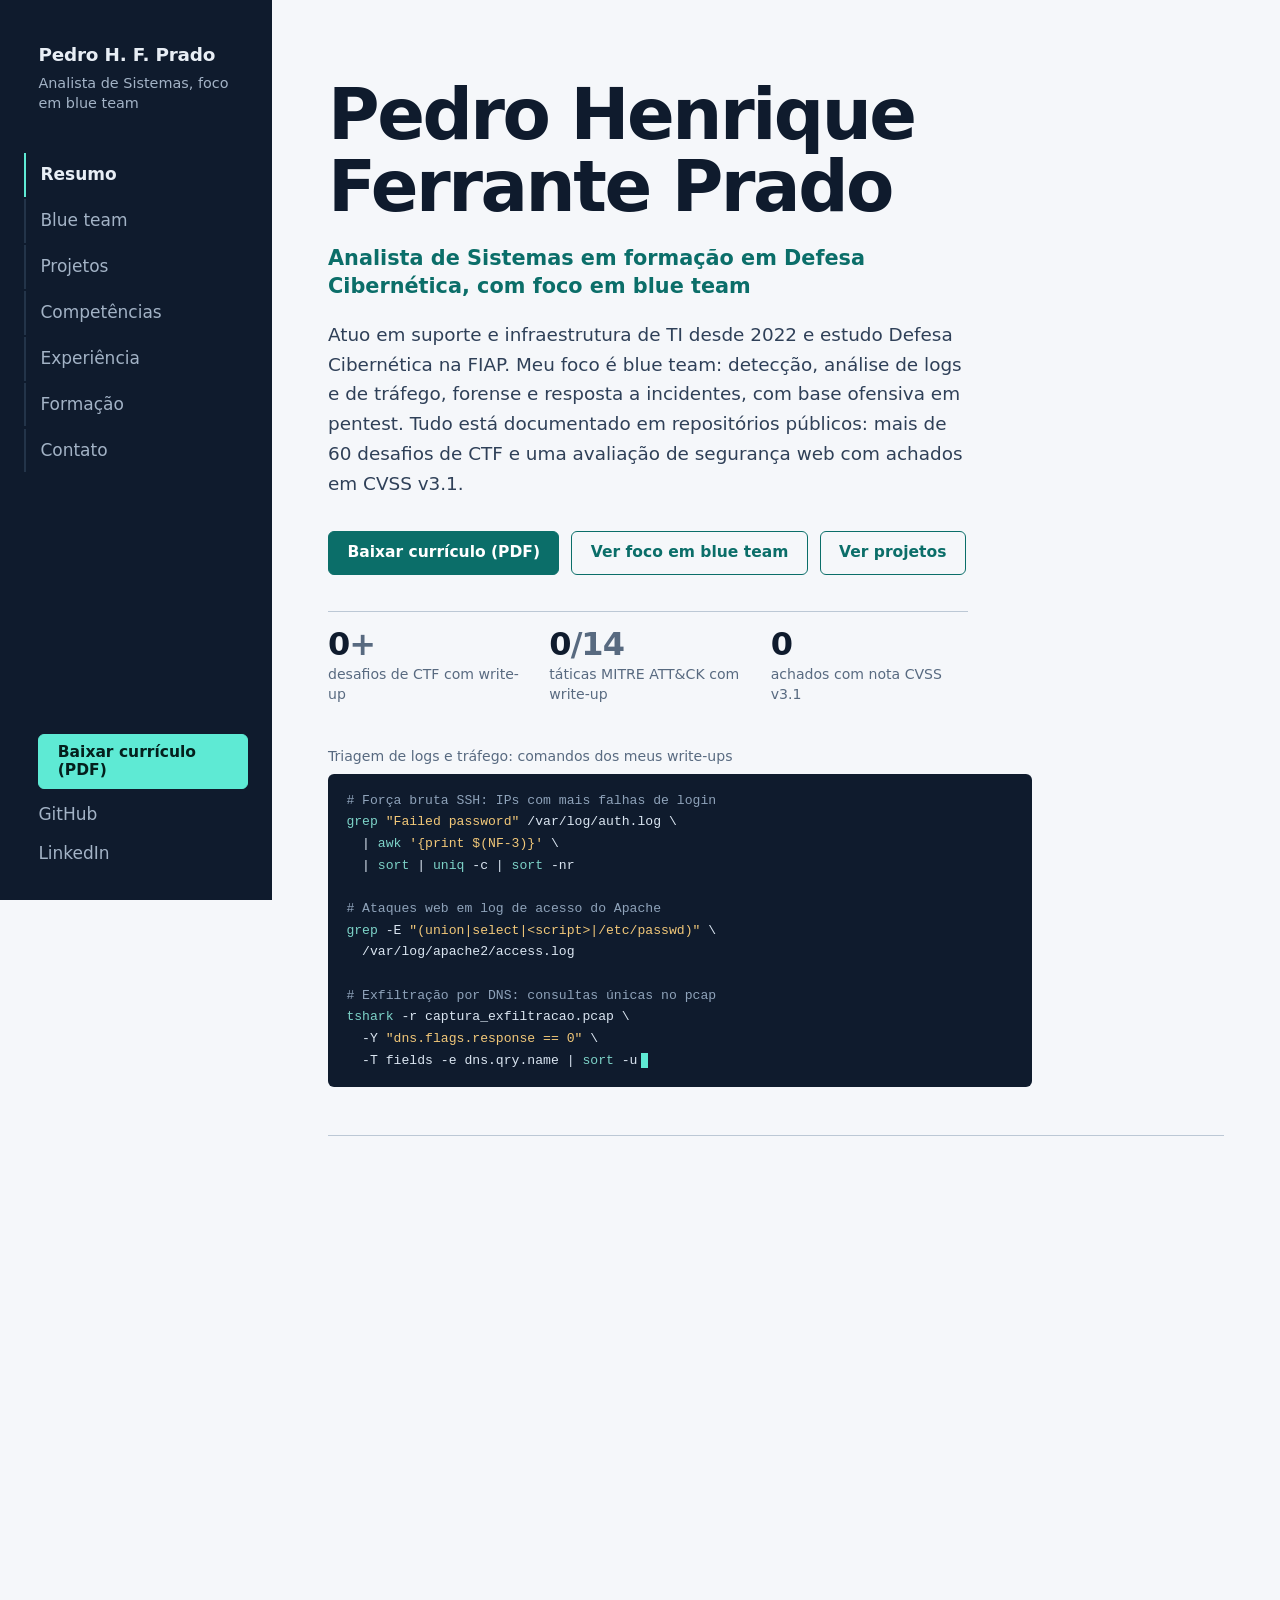
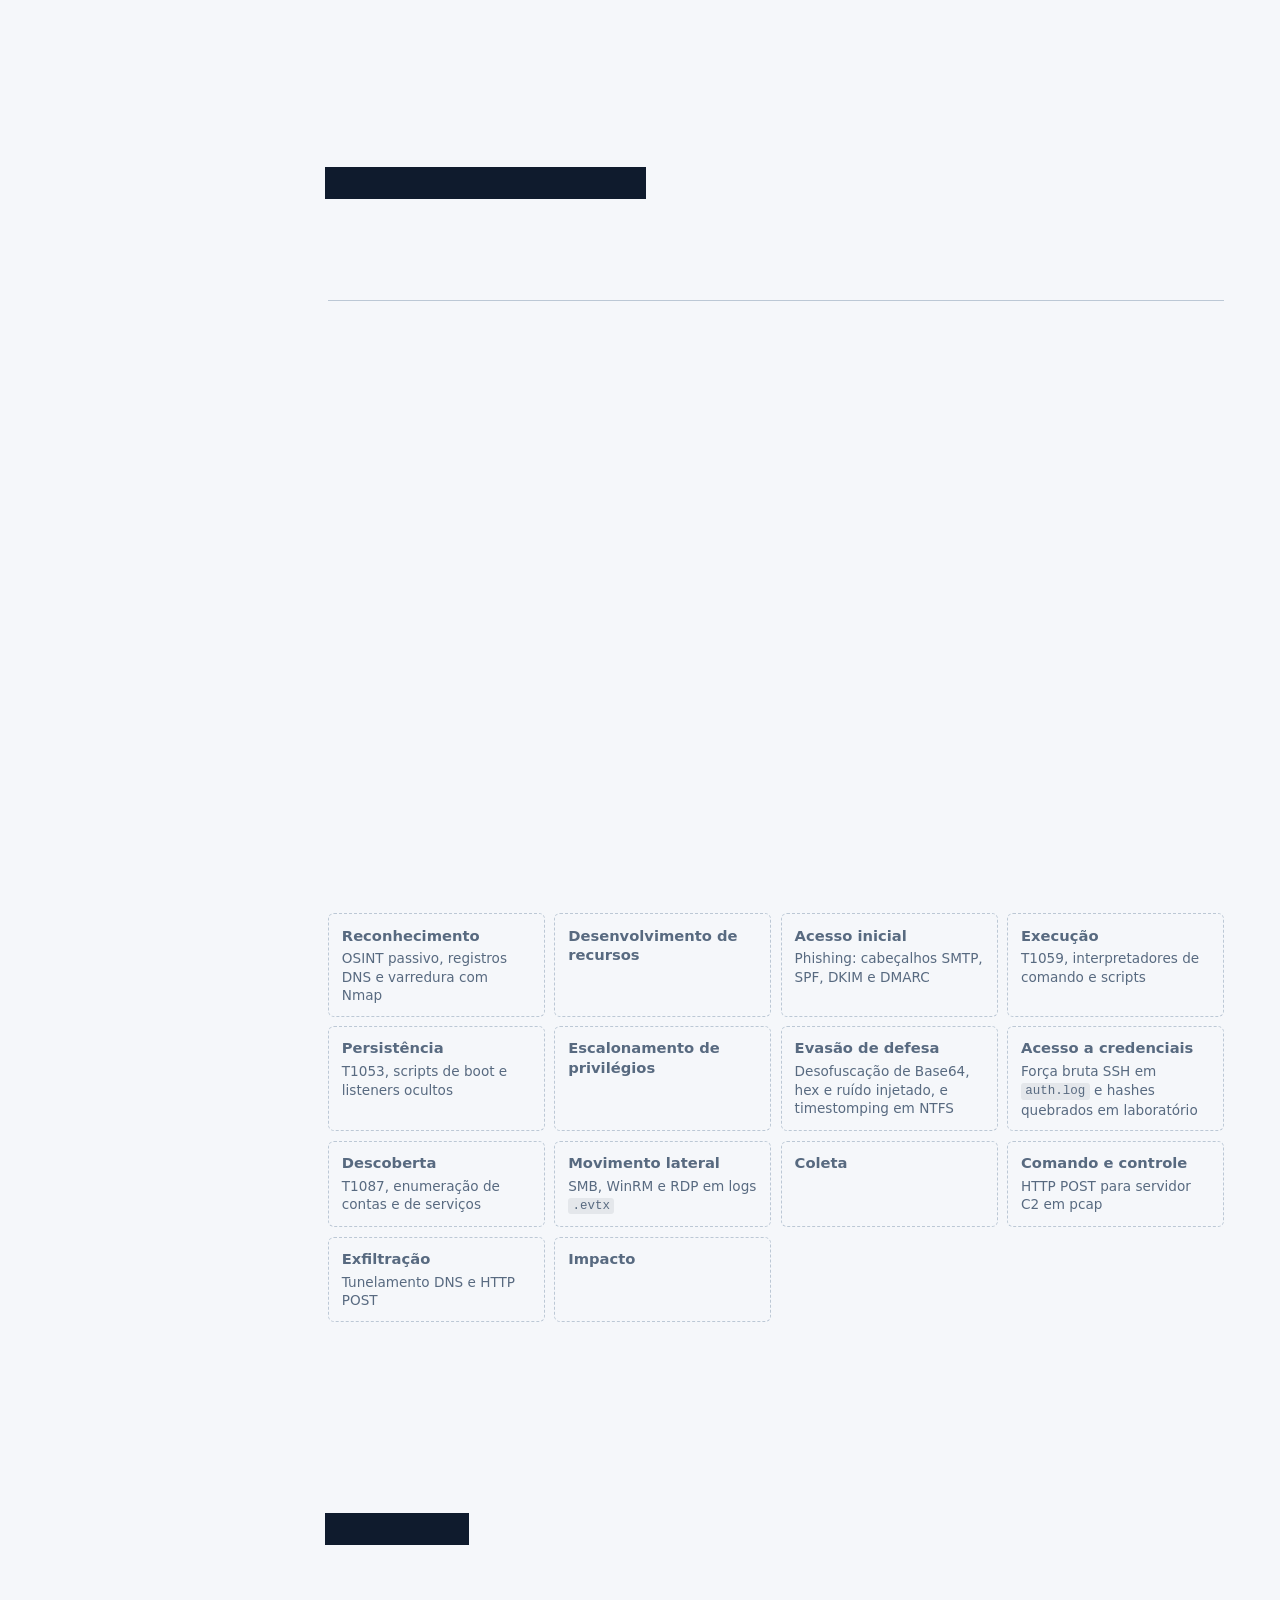
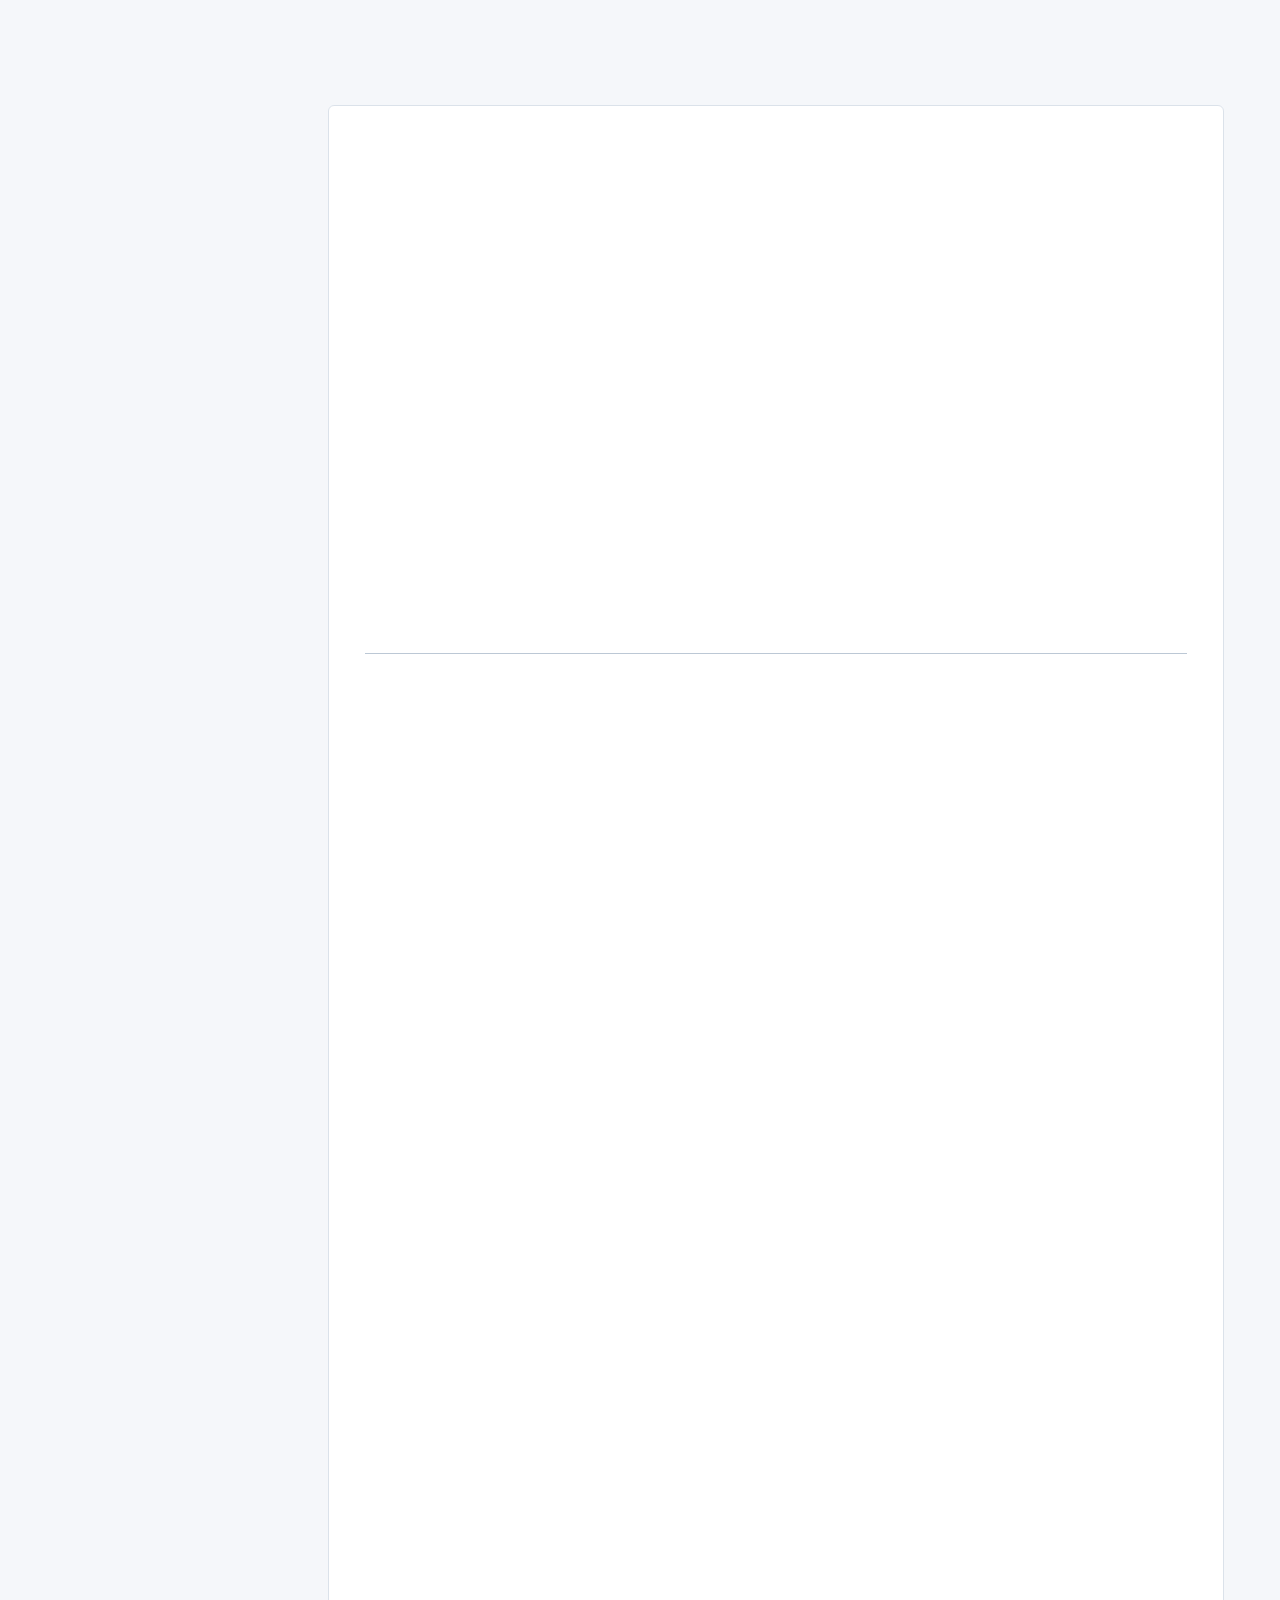
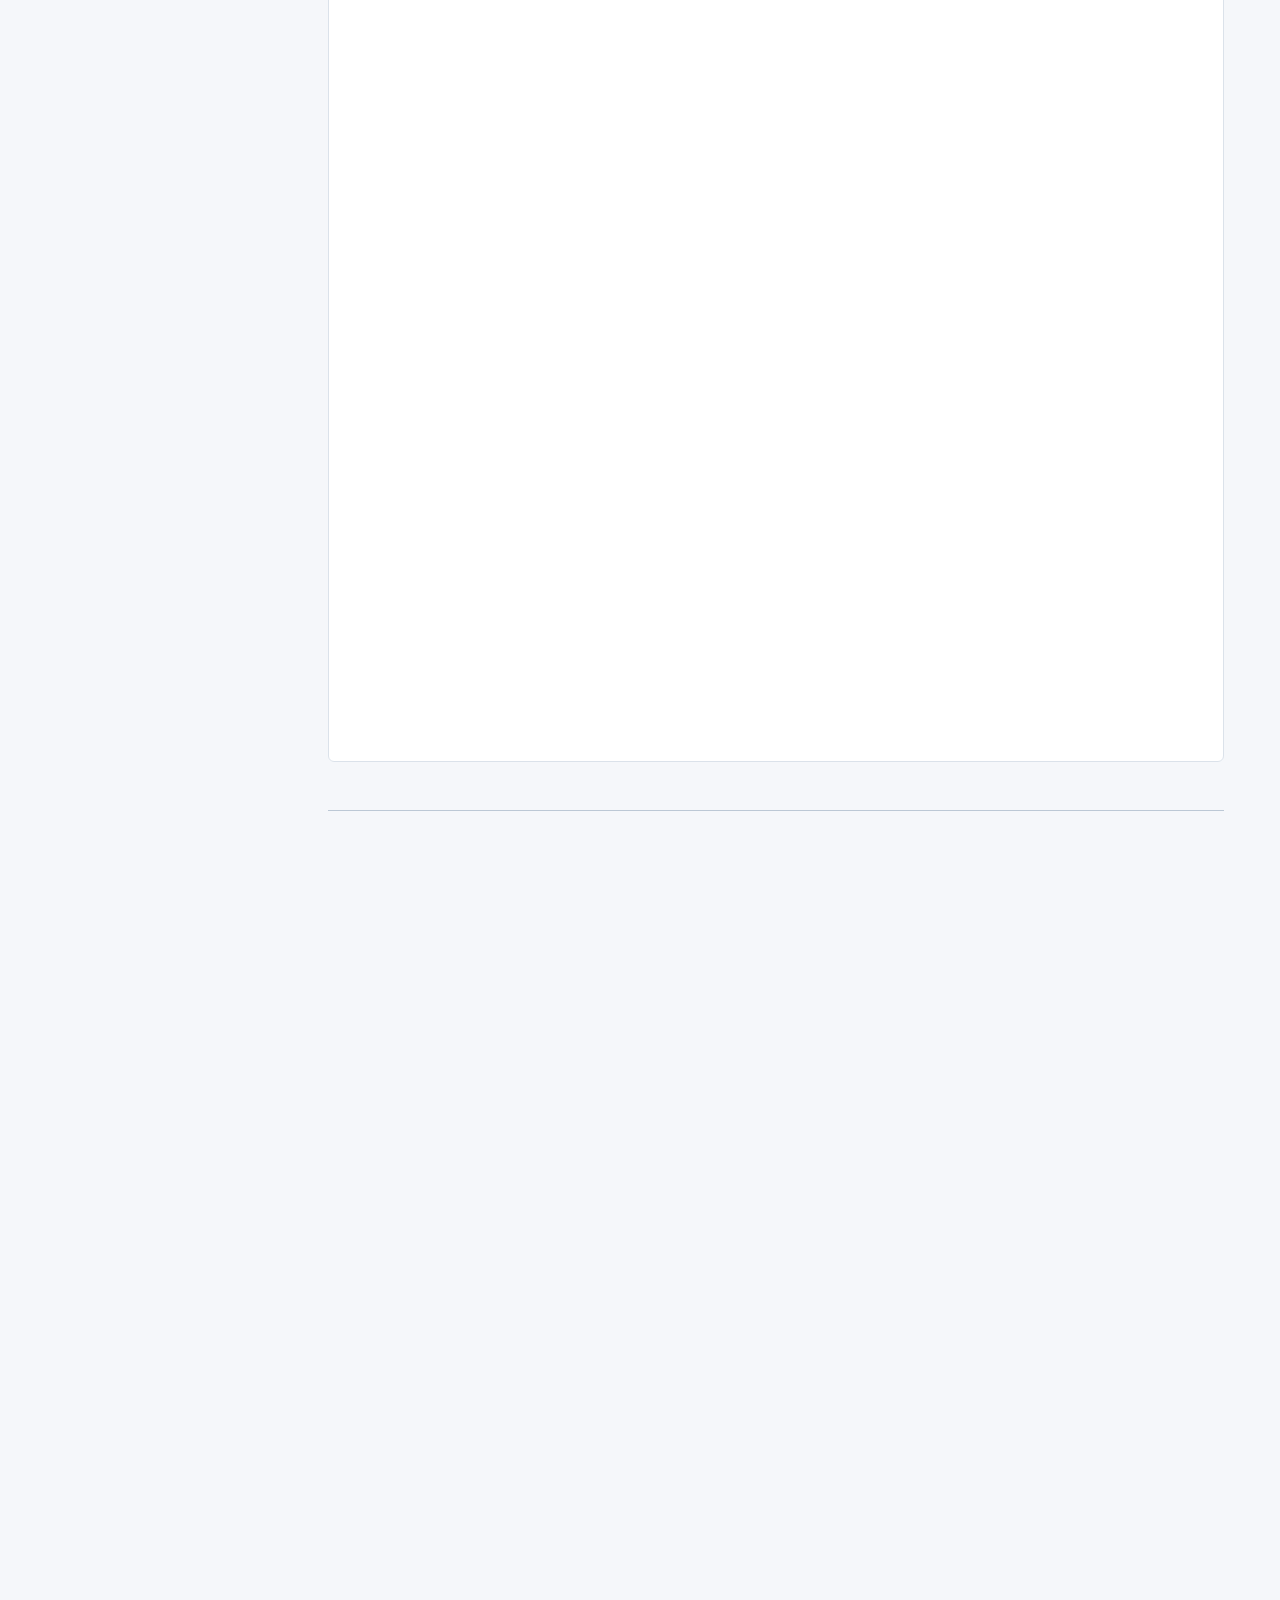
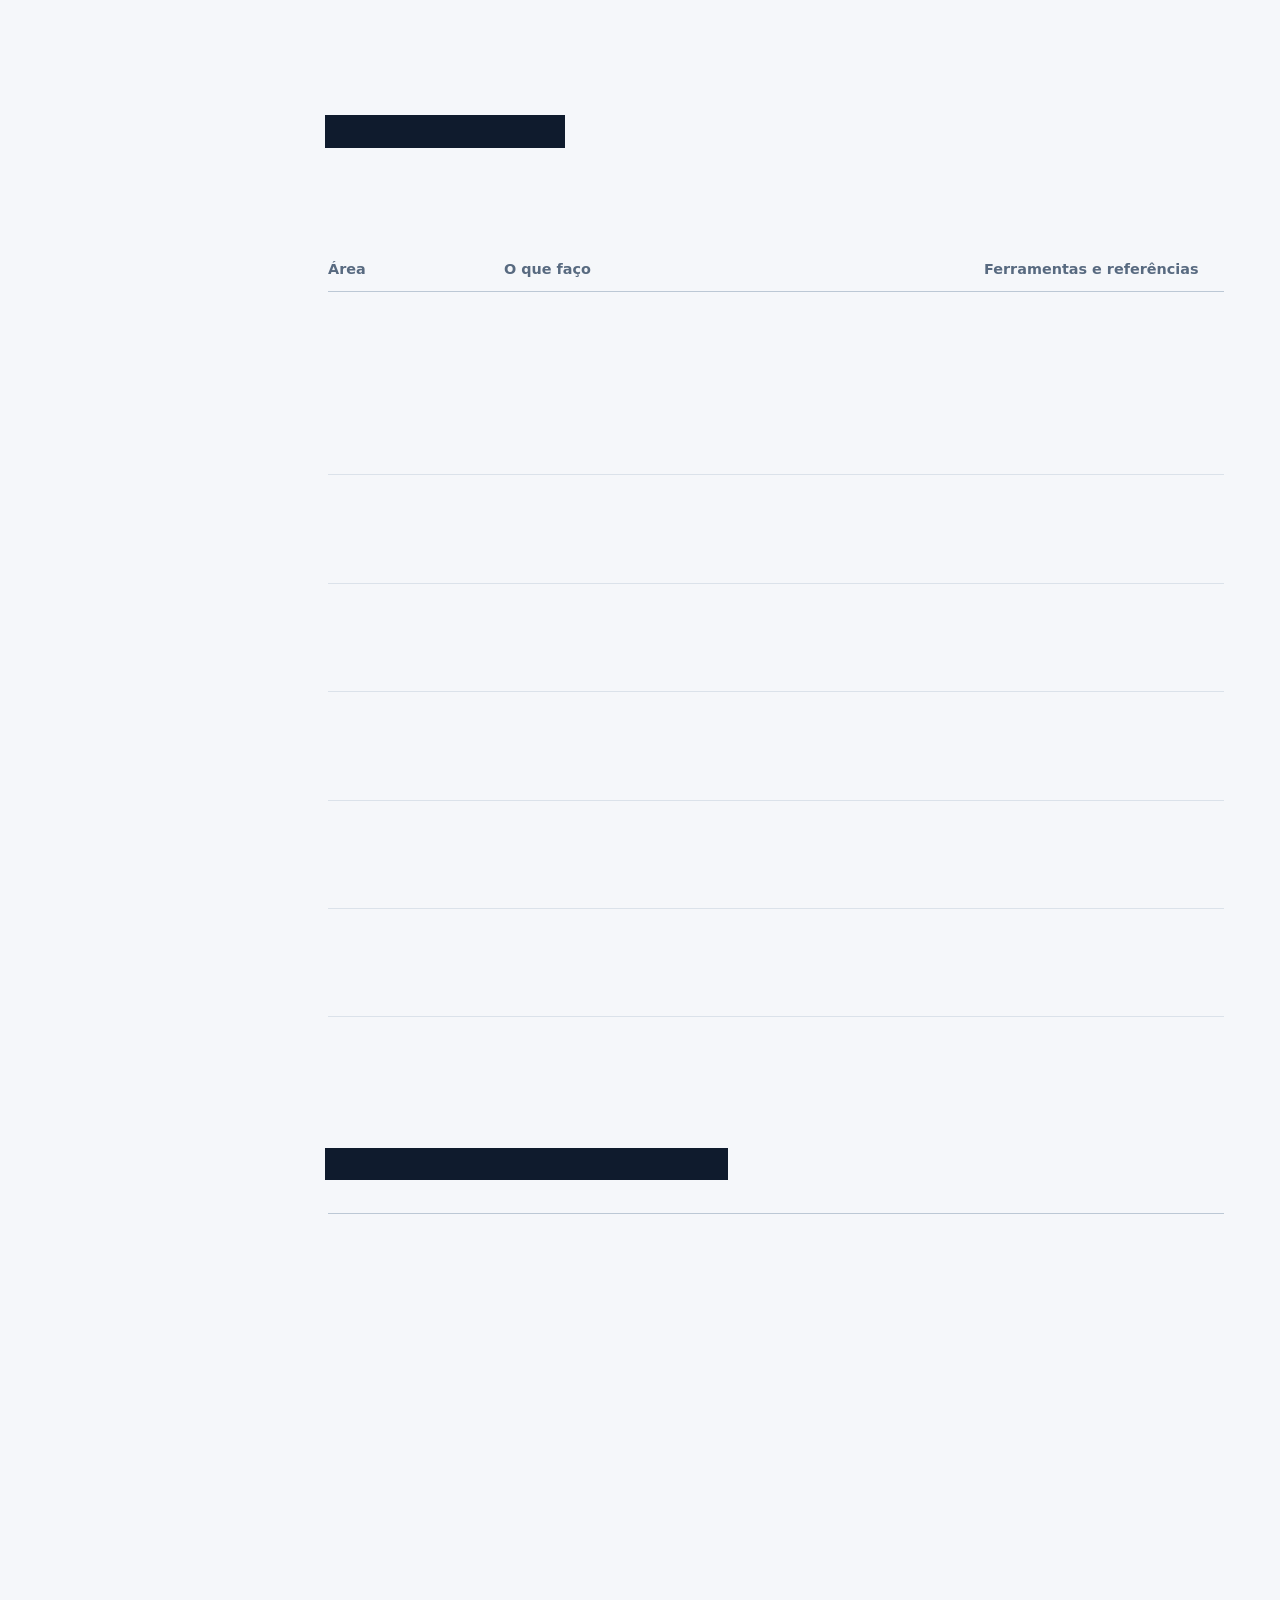
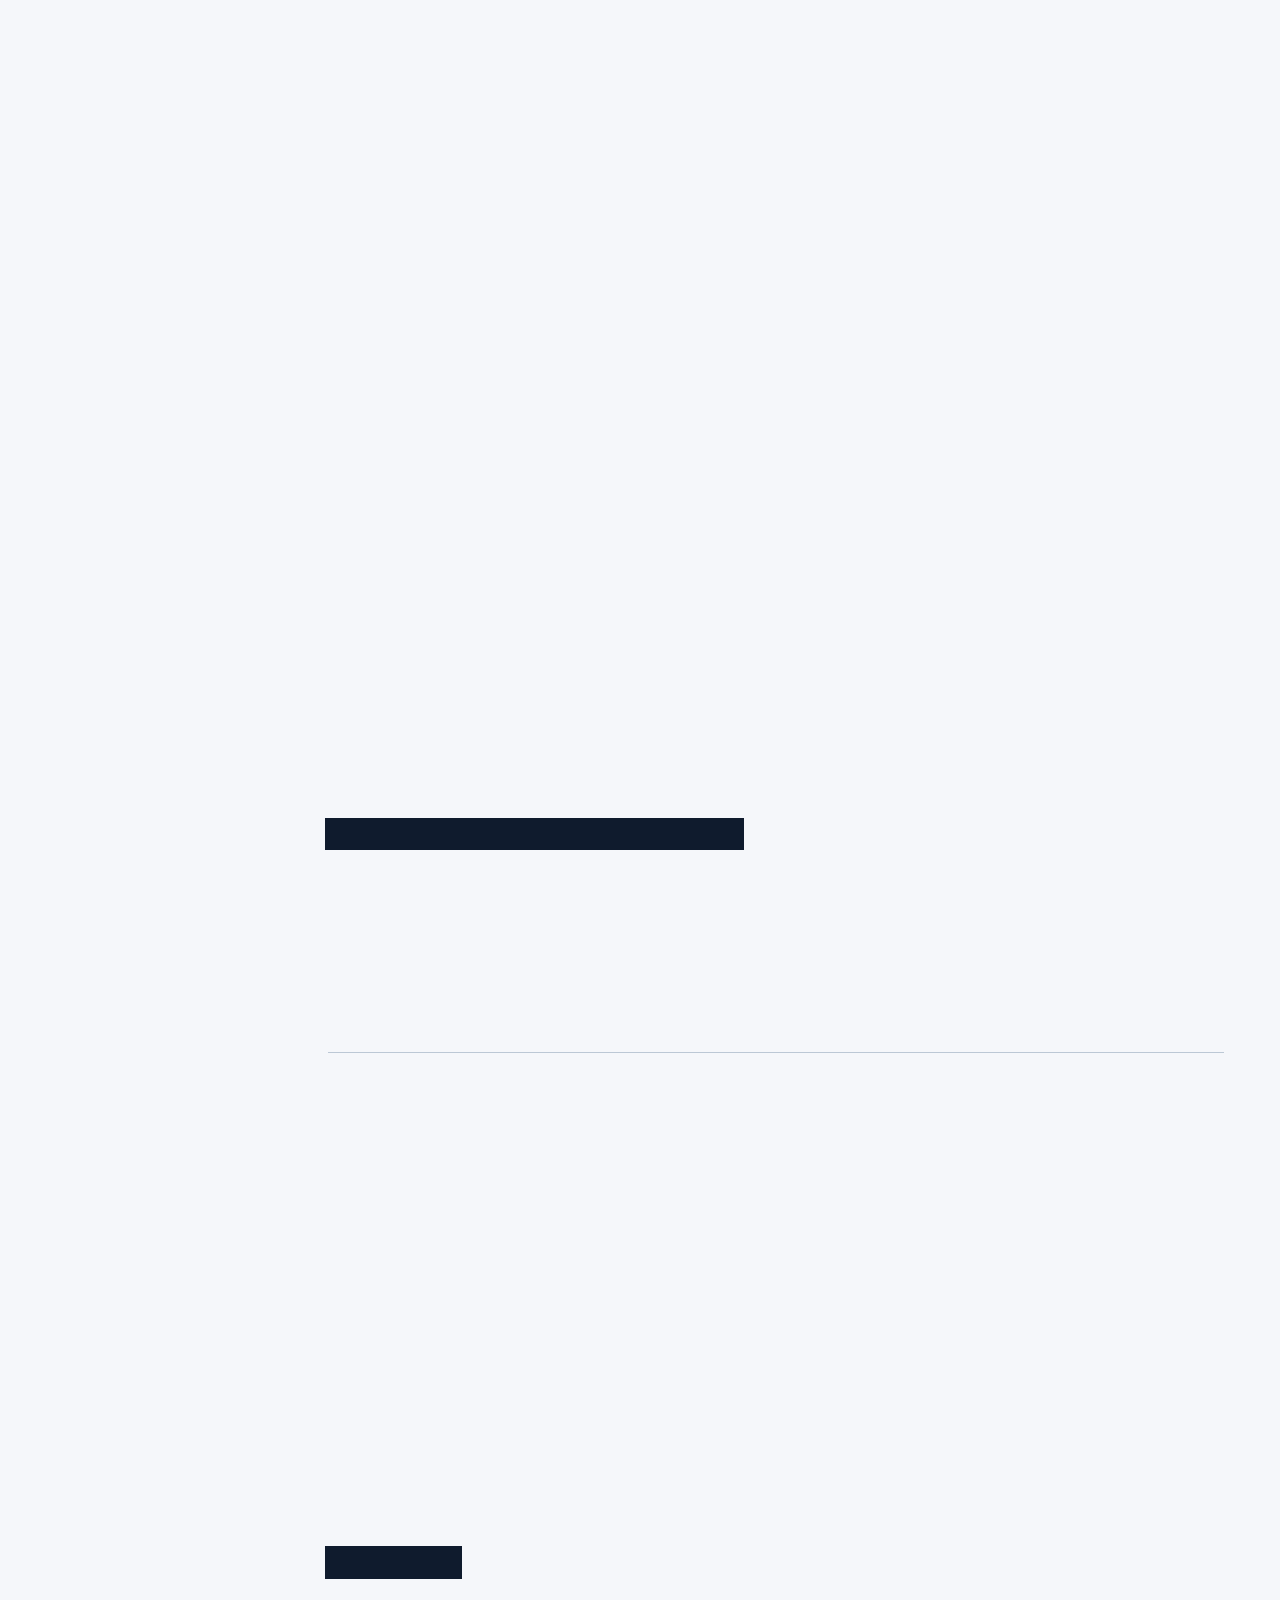
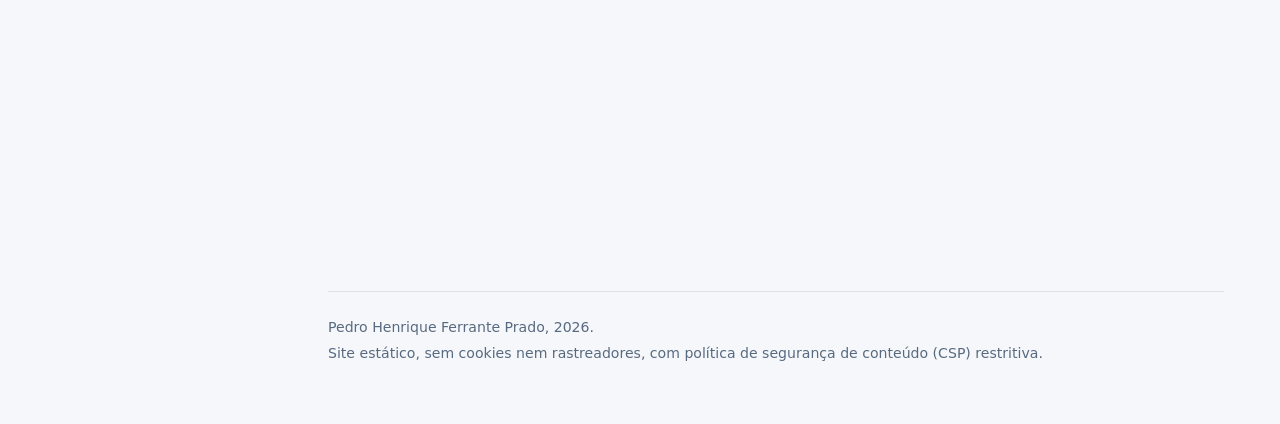
==== commit 23095cf9: "Adiciona animações ao rolar inspiradas em portfólio de referência Abertura do resumo com tarja de om" ====
--- a/index.html
+++ b/index.html
@@ -93,6 +93,21 @@
             <a class="btn btn--line" href="#blue-team">Ver foco em blue team</a>
             <a class="btn btn--line" href="#projetos">Ver projetos</a>
           </div>
+
+          <ul class="stats" aria-label="Indicadores do portfólio">
+            <li>
+              <span class="stat__num"><span data-count>50</span><span class="stat__sfx">+</span></span>
+              <span class="stat__label">desafios de CTF com write-up</span>
+            </li>
+            <li>
+              <span class="stat__num"><span data-count>10</span><span class="stat__sfx">/14</span></span>
+              <span class="stat__label">táticas MITRE ATT&amp;CK com write-up</span>
+            </li>
+            <li>
+              <span class="stat__num"><span data-count>4</span></span>
+              <span class="stat__label">achados com nota CVSS v3.1</span>
+            </li>
+          </ul>
         </div>
 
         <figure class="code hero__panel">
--- a/style.css
+++ b/style.css
@@ -2,6 +2,8 @@
    Portfólio de Pedro Henrique Ferrante Prado
    Conceito: relatório de avaliação de segurança. Índice fixo à esquerda,
    achados com ID e régua de severidade CVSS. Sem fontes nem scripts de terceiros.
+   Movimento ao rolar: ver o bloco "Movimento" perto do fim. Tudo ali só vale
+   com prefers-reduced-motion: no-preference e fora da impressão.
    ========================================================================== */
 
 :root {
@@ -38,6 +40,10 @@
 
   --radius: 6px;
   --rail-w: 17rem;
+
+  /* Tarja de omissão dos títulos (animação de entrada) e curva de movimento */
+  --bar: #0f1b2d;
+  --ease: cubic-bezier(0.2, 0.7, 0.2, 1);
 
   --sans: "Segoe UI Variable Text", "Segoe UI", system-ui, -apple-system, "Helvetica Neue", Arial, sans-serif;
   --mono: "Cascadia Code", "Cascadia Mono", ui-monospace, SFMono-Regular, Menlo, Consolas, monospace;
@@ -58,6 +64,7 @@
     --rail-rule: #1b2a3a;
     --code-bg: #070c12;
     --alert: #ff8f86;
+    --bar: #33475d;
   }
 }
 
@@ -208,6 +215,21 @@
 .rail__link:hover { color: var(--rail-ink); text-decoration: underline; }
 
 .rail :focus-visible { outline-color: var(--rail-accent); }
+
+/* Progresso de leitura: linha na borda do índice, preenchida conforme a rolagem
+   (--read vai de 0 a 1, definido pelo script) */
+.rail::after {
+  content: "";
+  position: fixed;
+  top: 0;
+  bottom: 0;
+  left: calc(var(--rail-w) - 2px);
+  width: 2px;
+  background: var(--rail-accent);
+  transform: scaleY(var(--read, 0));
+  transform-origin: top;
+  pointer-events: none;
+}
 
 /* ---------- Página ---------- */
 
@@ -388,7 +410,7 @@
   content: "";
   position: absolute;
   top: -0.3rem;
-  left: calc(var(--s) * 10%);
+  left: calc(var(--s) * 10% * var(--p, 1));
   width: 4px;
   height: 1.1rem;
   background: var(--ink);
@@ -569,9 +591,31 @@
 .hero__text { min-width: 0; }
 .hero__panel { max-width: 44rem; margin-top: 2.5rem; }
 .hero__panel pre { font-size: 0.82rem; }
+.hero__panel code { display: block; width: max-content; min-width: 100%; }
 .code .c { color: var(--code-muted); }
 .code .k { color: #7dd3c8; }
 .code .s { color: #f2c879; }
+
+/* Indicadores do resumo */
+.stats {
+  display: grid;
+  grid-template-columns: repeat(3, minmax(0, 1fr));
+  gap: 0 1.5rem;
+  max-width: 40rem;
+  margin-top: 2.25rem;
+  padding-top: 1rem;
+  border-top: 1px solid var(--rule-strong);
+}
+.stats li { display: flex; flex-direction: column; gap: 0.35rem; }
+.stat__num {
+  font-size: 2rem;
+  line-height: 1;
+  font-weight: 750;
+  letter-spacing: -0.03em;
+  font-variant-numeric: tabular-nums;
+}
+.stat__sfx { color: var(--muted); font-weight: 600; }
+.stat__label { font-size: 0.88rem; line-height: 1.4; color: var(--muted); }
 
 /* ---------- Foco em blue team ---------- */
 
@@ -596,6 +640,8 @@
   margin-top: 1rem;
 }
 .attack li {
+  position: relative;
+  isolation: isolate;
   display: flex;
   flex-direction: column;
   gap: 0.25rem;
@@ -634,6 +680,17 @@
   .rail__name { font-size: 1rem; }
   .rail__role { margin-top: 0; font-size: 0.85rem; }
   .rail__links { display: none; }
+  .rail::after {
+    position: absolute;
+    top: auto;
+    right: 0;
+    bottom: 0;
+    left: 0;
+    width: auto;
+    height: 2px;
+    transform: scaleX(var(--read, 0));
+    transform-origin: left;
+  }
 
   .rail__nav { margin: 0 -1rem; }
   .rail__nav ul {
@@ -715,6 +772,166 @@
   .ficha { grid-column: 1 / -1; }
 }
 
+/* ---------- Movimento ---------- */
+
+/* Tudo aqui é aprimoramento: sem JS, com movimento reduzido ou na impressão, a
+   página aparece completa e parada. As classes .rv, .rv-head, .rv-line e
+   .rv-group são aplicadas pelo script; .reveal-ready só existe se o navegador
+   aceita IntersectionObserver e a pessoa não pediu movimento reduzido. */
+
+@media screen and (prefers-reduced-motion: no-preference) {
+  @keyframes rise {
+    from { opacity: 0; transform: translateY(14px); }
+  }
+  @keyframes unredact {
+    to { transform: scaleX(0); }
+  }
+  /* 13 linhas no painel de comandos: uma por passo */
+  @keyframes print-lines {
+    from { clip-path: inset(0 0 100% 0); }
+    to { clip-path: inset(0 0 0 0); }
+  }
+  @keyframes caret {
+    0% { opacity: 1; }
+    50% { opacity: 0; }
+    100% { opacity: 1; }
+  }
+
+  /* Abertura do resumo: o nome sai de trás de uma tarja de omissão, o texto
+     sobe em sequência e o painel imprime os comandos linha a linha. */
+  .hero h1,
+  .reveal-ready .rv-head { position: relative; }
+  .hero h1::after,
+  .reveal-ready .rv-head::after {
+    content: "";
+    position: absolute;
+    inset: 0.04em -0.1em;
+    background: var(--bar);
+    transform-origin: right;
+    pointer-events: none;
+  }
+  .hero h1::after { animation: unredact 0.9s cubic-bezier(0.7, 0, 0.2, 1) 0.2s both; }
+
+  .hero__role { animation: rise 0.7s var(--ease) 0.5s both; }
+  .hero__lead { animation: rise 0.7s var(--ease) 0.6s both; }
+  .hero .actions { animation: rise 0.7s var(--ease) 0.7s both; }
+  .hero .stats { animation: rise 0.7s var(--ease) 0.8s both; }
+  .hero__panel { animation: rise 0.7s var(--ease) 0.55s both; }
+  .hero__panel code { animation: print-lines 1.5s steps(13, end) 1.1s both; }
+  .hero__panel code::after {
+    content: "";
+    display: inline-block;
+    width: 0.55em;
+    height: 1.1em;
+    margin-left: 0.25em;
+    vertical-align: text-bottom;
+    background: var(--rail-accent);
+    opacity: 0;
+    animation: caret 1s steps(1, end) 2.6s 6 forwards;
+  }
+
+  /* Entrada por rolagem: blocos sobem poucos pixels, com atraso curto entre irmãos
+     (--d, definido pelo script). */
+  .reveal-ready .rv {
+    opacity: 0;
+    transform: translateY(14px);
+    transition: opacity 0.6s ease var(--d, 0s), transform 0.7s var(--ease) var(--d, 0s);
+  }
+  .reveal-ready .rv.is-in { opacity: 1; transform: none; }
+
+  /* Títulos de seção: a tarja sai da esquerda para a direita, como num documento
+     desclassificado. */
+  .reveal-ready .rv-head { width: fit-content; max-width: 100%; }
+  .reveal-ready .rv-head::after {
+    transition: transform 0.8s cubic-bezier(0.7, 0, 0.2, 1) calc(var(--d, 0s) + 0.12s);
+  }
+  .reveal-ready .rv-head.is-in::after { transform: scaleX(0); }
+
+  /* A régua no topo da seção é desenhada antes do título. */
+  .reveal-ready .rv-line { position: relative; border-top-color: transparent; }
+  .reveal-ready .rv-line::before {
+    content: "";
+    position: absolute;
+    top: -1px;
+    left: 0;
+    right: 0;
+    height: 1px;
+    background: var(--rule-strong);
+    transform: scaleX(0);
+    transform-origin: left;
+    transition: transform 1s cubic-bezier(0.65, 0, 0.2, 1);
+  }
+  .reveal-ready .rv-line.is-in::before { transform: none; }
+
+  /* Nota CVSS: o marcador percorre a régua e o número sobe junto (--p, pelo script). */
+  .reveal-ready .score { --p: 0; }
+
+  /* Caminho do tráfego: cada elemento entra, o traço até o próximo é desenhado e
+     a seta fecha o trecho. */
+  .reveal-ready .path li {
+    opacity: 0;
+    transform: translateX(-10px);
+    transition:
+      opacity 0.5s ease calc(var(--i, 0) * 260ms),
+      transform 0.6s var(--ease) calc(var(--i, 0) * 260ms);
+  }
+  .reveal-ready .path.is-in li { opacity: 1; transform: none; }
+  .reveal-ready .path li:not(:last-child)::after {
+    transform: scaleX(0);
+    transform-origin: left;
+    transition: transform 0.35s ease calc(var(--i, 0) * 260ms + 350ms);
+  }
+  .reveal-ready .path li:not(:last-child)::before {
+    opacity: 0;
+    transition: opacity 0.2s ease calc(var(--i, 0) * 260ms + 650ms);
+  }
+  .reveal-ready .path.is-in li:not(:last-child)::after { transform: none; }
+  .reveal-ready .path.is-in li:not(:last-child)::before { opacity: 1; }
+
+  @media (max-width: 860px) {
+    .reveal-ready .path li:not(:last-child)::after {
+      transform: scaleY(0);
+      transform-origin: top;
+    }
+  }
+
+  /* Matriz ATT&CK: as táticas com write-up "acendem" em sequência. A aparência de
+     coberta fica numa camada (::before) que aparece por cima da tracejada. */
+  .reveal-ready .attack li.is-covered {
+    background: none;
+    border: 1px dashed var(--rule-strong);
+    color: var(--muted);
+    transition: color 0.4s ease calc(var(--i, 0) * 90ms);
+  }
+  .reveal-ready .attack li.is-covered strong {
+    color: inherit;
+    transition: color 0.4s ease calc(var(--i, 0) * 90ms);
+  }
+  .reveal-ready .attack li.is-covered::before {
+    content: "";
+    position: absolute;
+    inset: -1px;
+    z-index: -1;
+    border: 1px solid var(--rule);
+    border-left: 3px solid var(--accent);
+    border-radius: var(--radius);
+    background: var(--panel);
+    opacity: 0;
+    transition: opacity 0.4s ease calc(var(--i, 0) * 90ms);
+  }
+  .reveal-ready .attack.is-in li.is-covered { color: var(--ink-2); }
+  .reveal-ready .attack.is-in li.is-covered strong { color: var(--ink); }
+  .reveal-ready .attack.is-in li.is-covered::before { opacity: 1; }
+
+  /* Itens que o leitor já passou (link direto, rolagem rápida) aparecem sem animar. */
+  .reveal-ready .is-done,
+  .reveal-ready .is-done *,
+  .reveal-ready .is-done::before,
+  .reveal-ready .is-done::after,
+  .reveal-ready .is-done *::before,
+  .reveal-ready .is-done *::after { transition: none !important; }
+}
+
 /* ---------- Movimento reduzido ---------- */
 
 @media (prefers-reduced-motion: reduce) {
@@ -740,5 +957,8 @@
   .project a[href^="http"]::after,
   .case a[href^="http"]::after { content: " (" attr(href) ")"; font-size: 0.8em; word-break: break-all; }
   .code pre { background: #f3f3f3; color: #000; border: 1px solid #ccc; }
+  .code .c { color: #555; }
+  .code .k { color: #0b5f5a; }
+  .code .s { color: #7a4b00; }
   .redact { background: #000; color: #000; }
 }
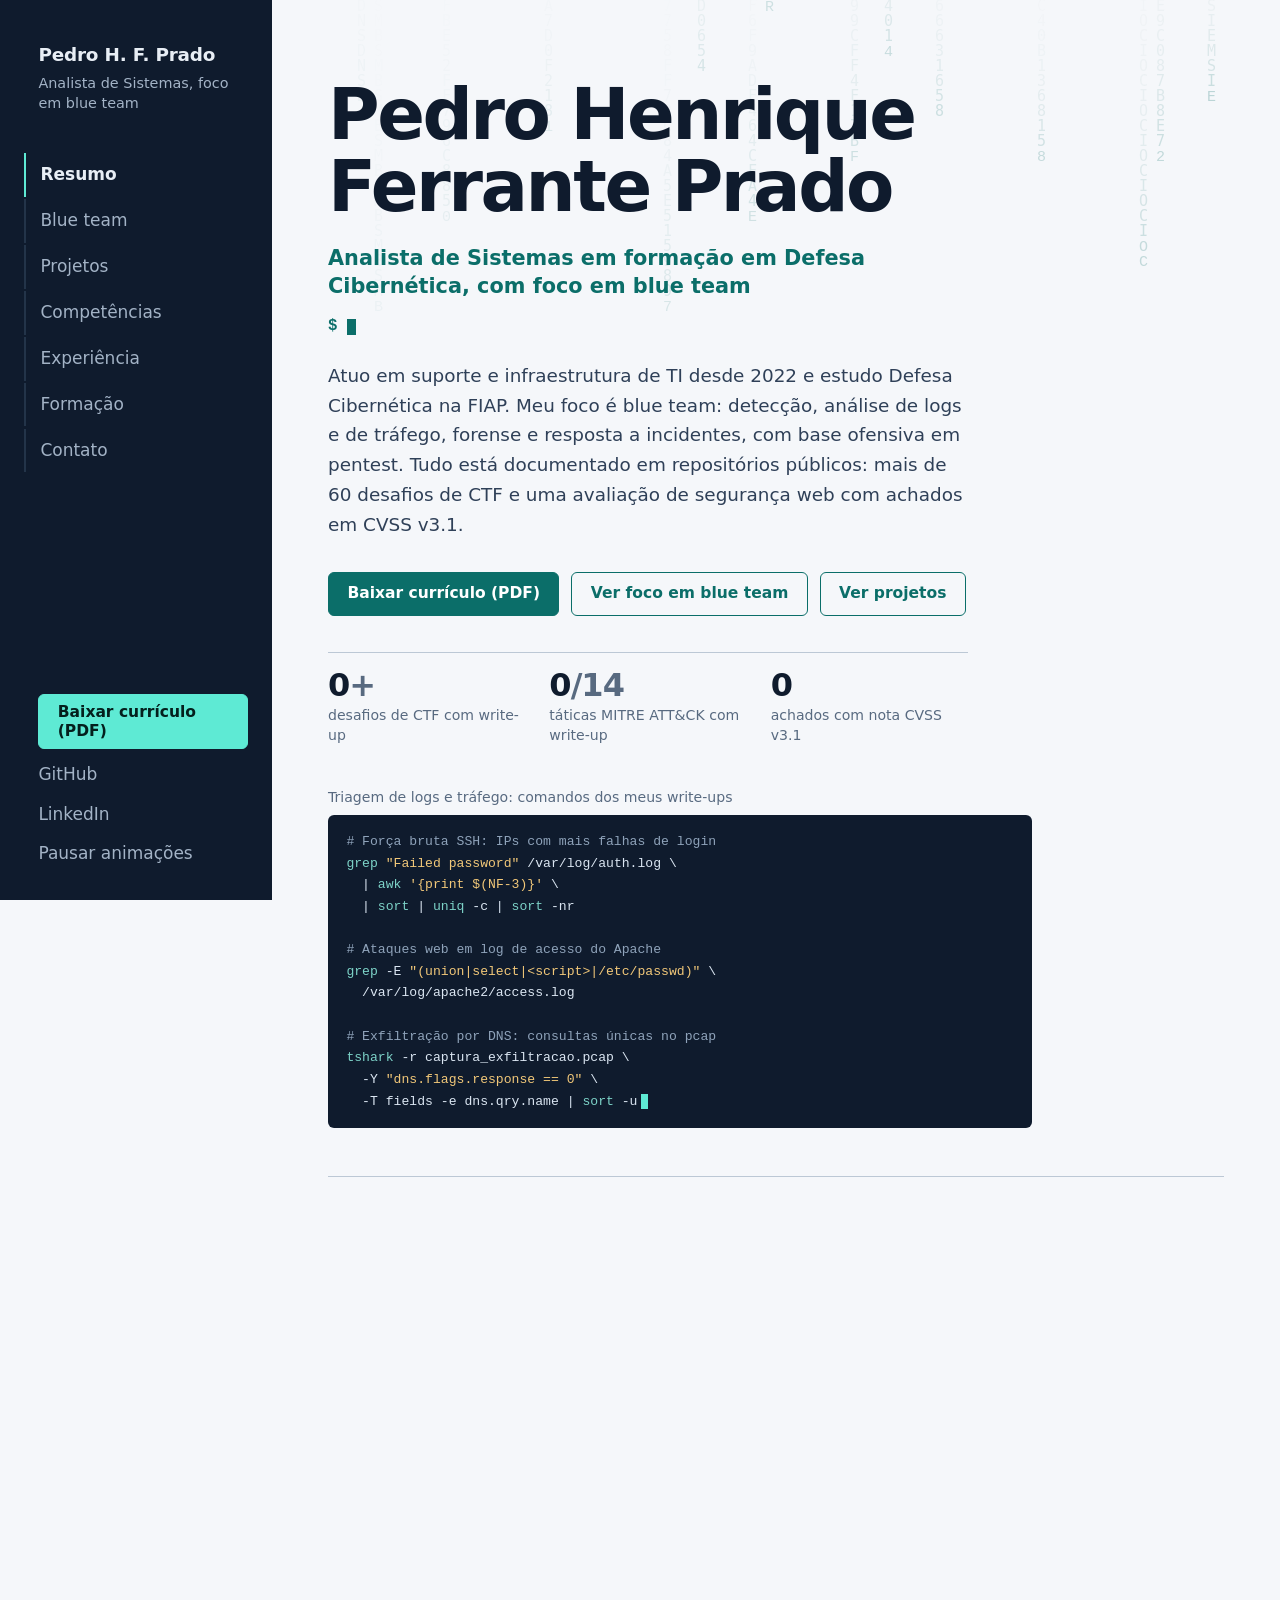
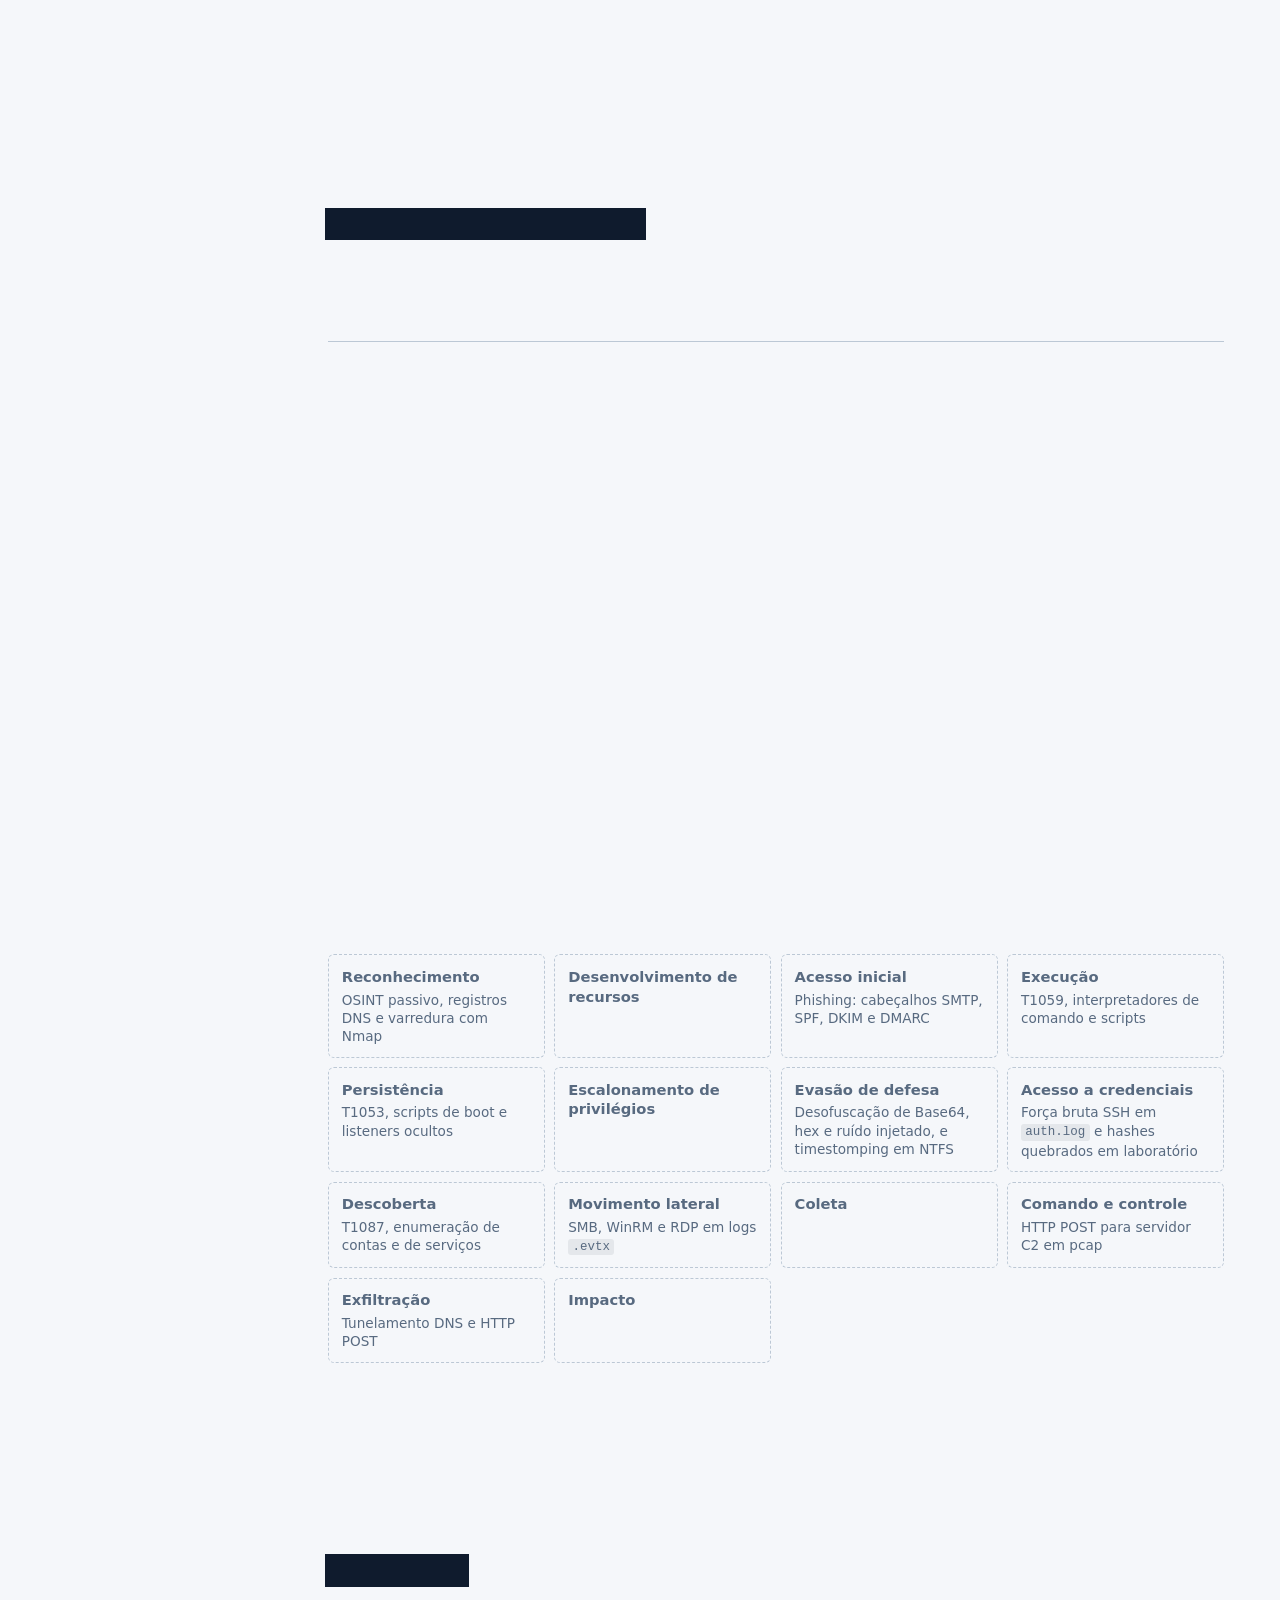
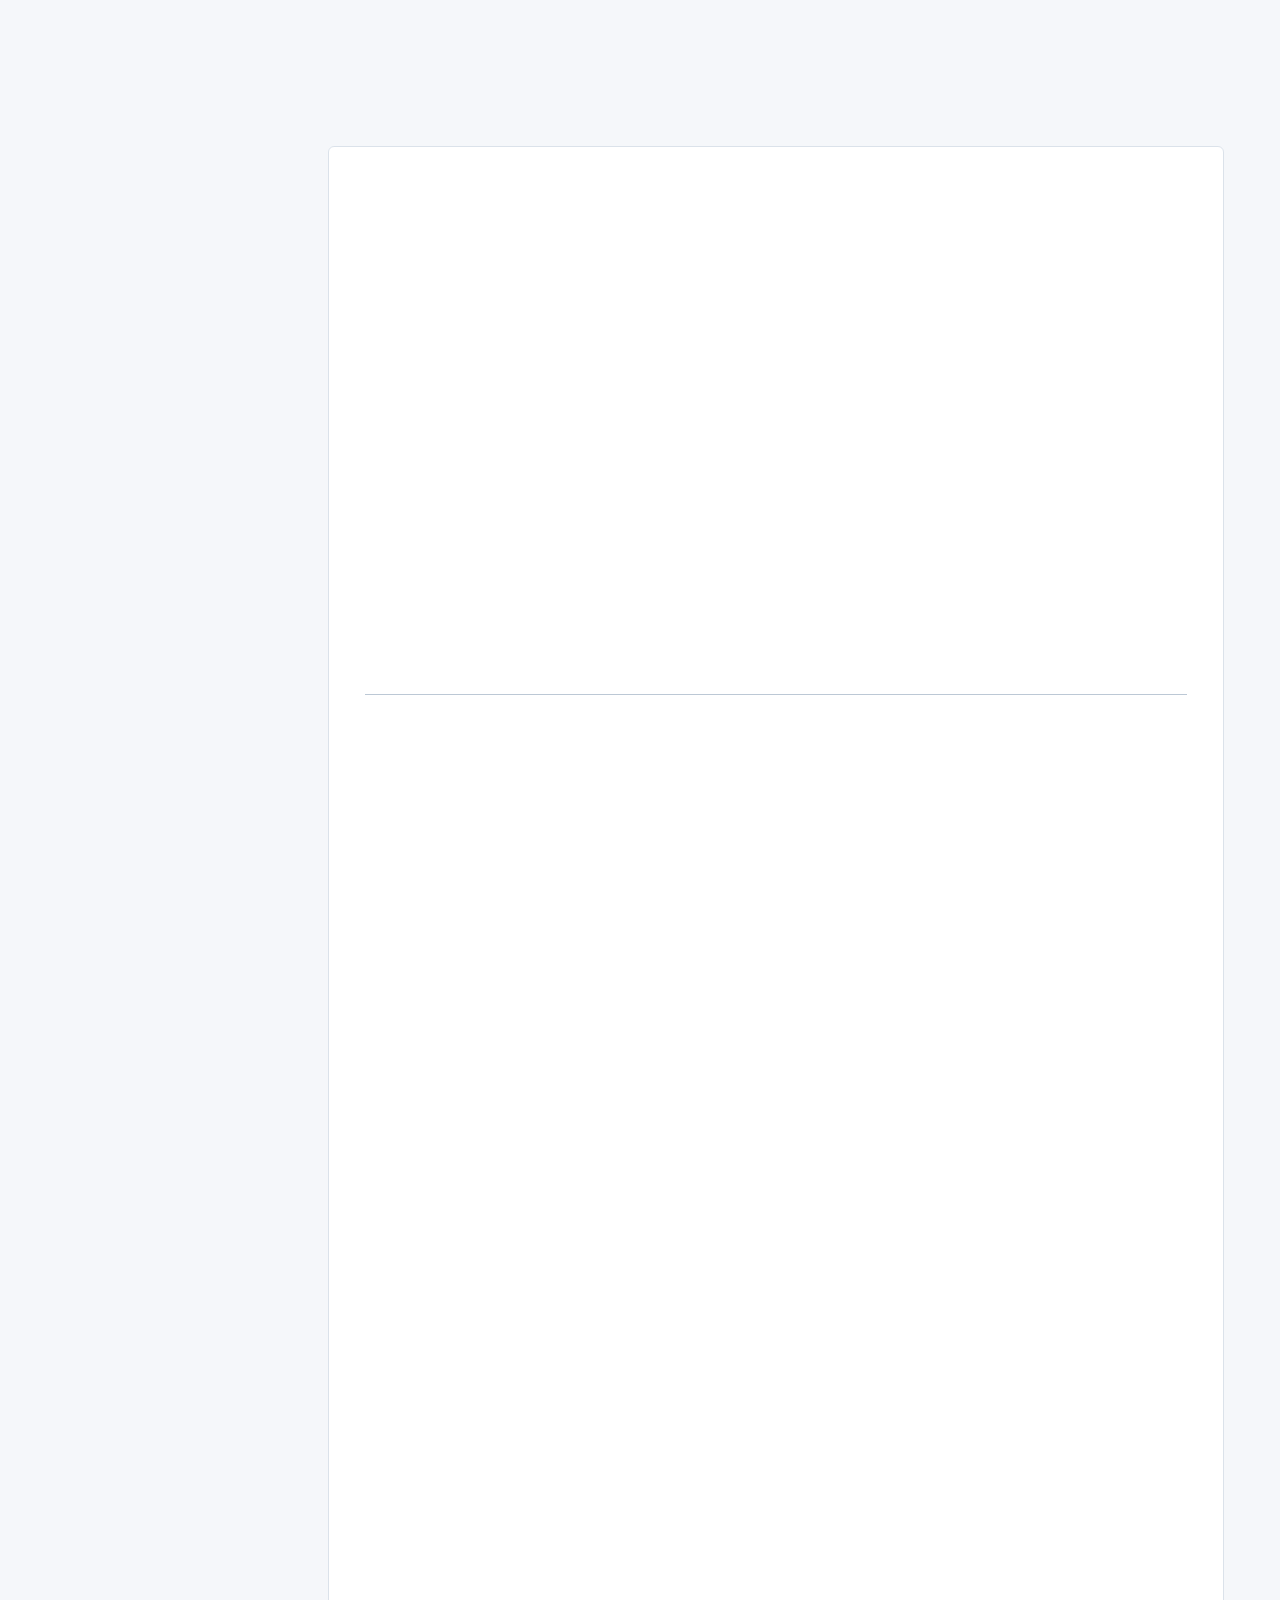
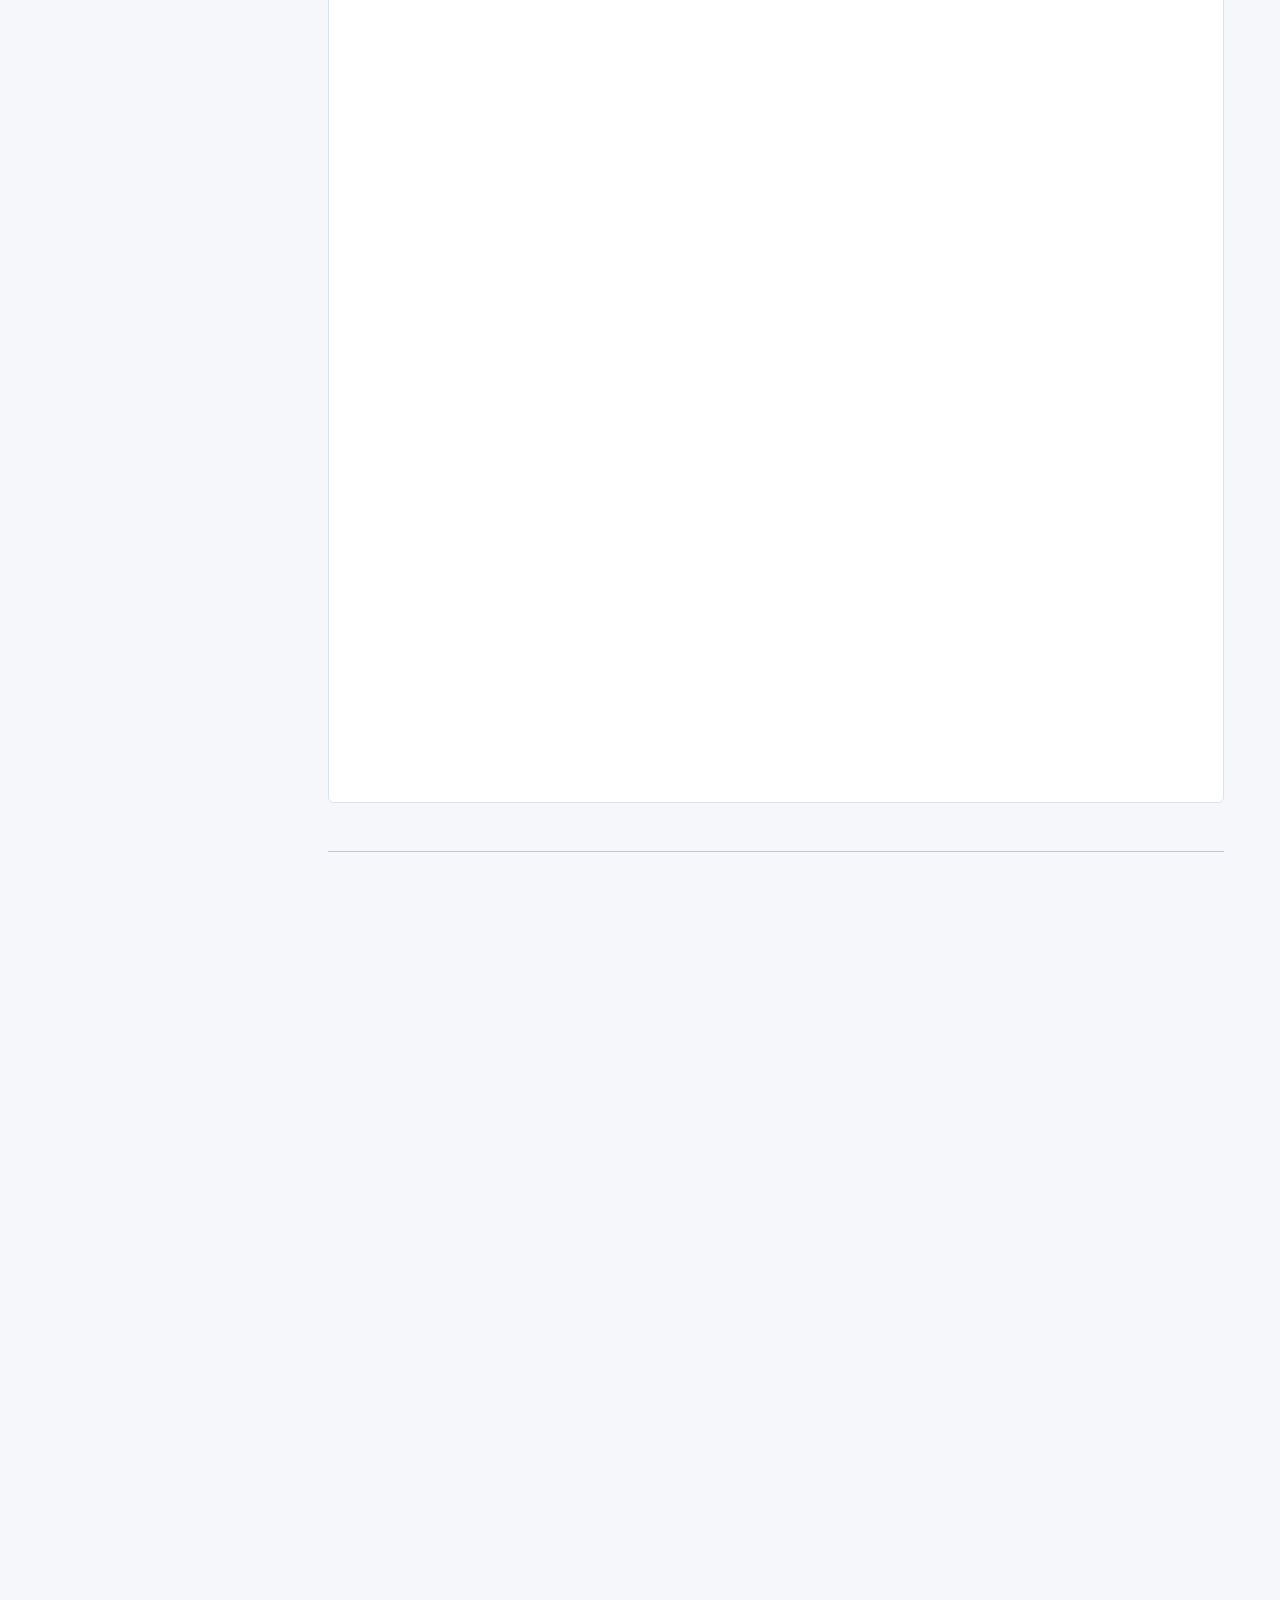
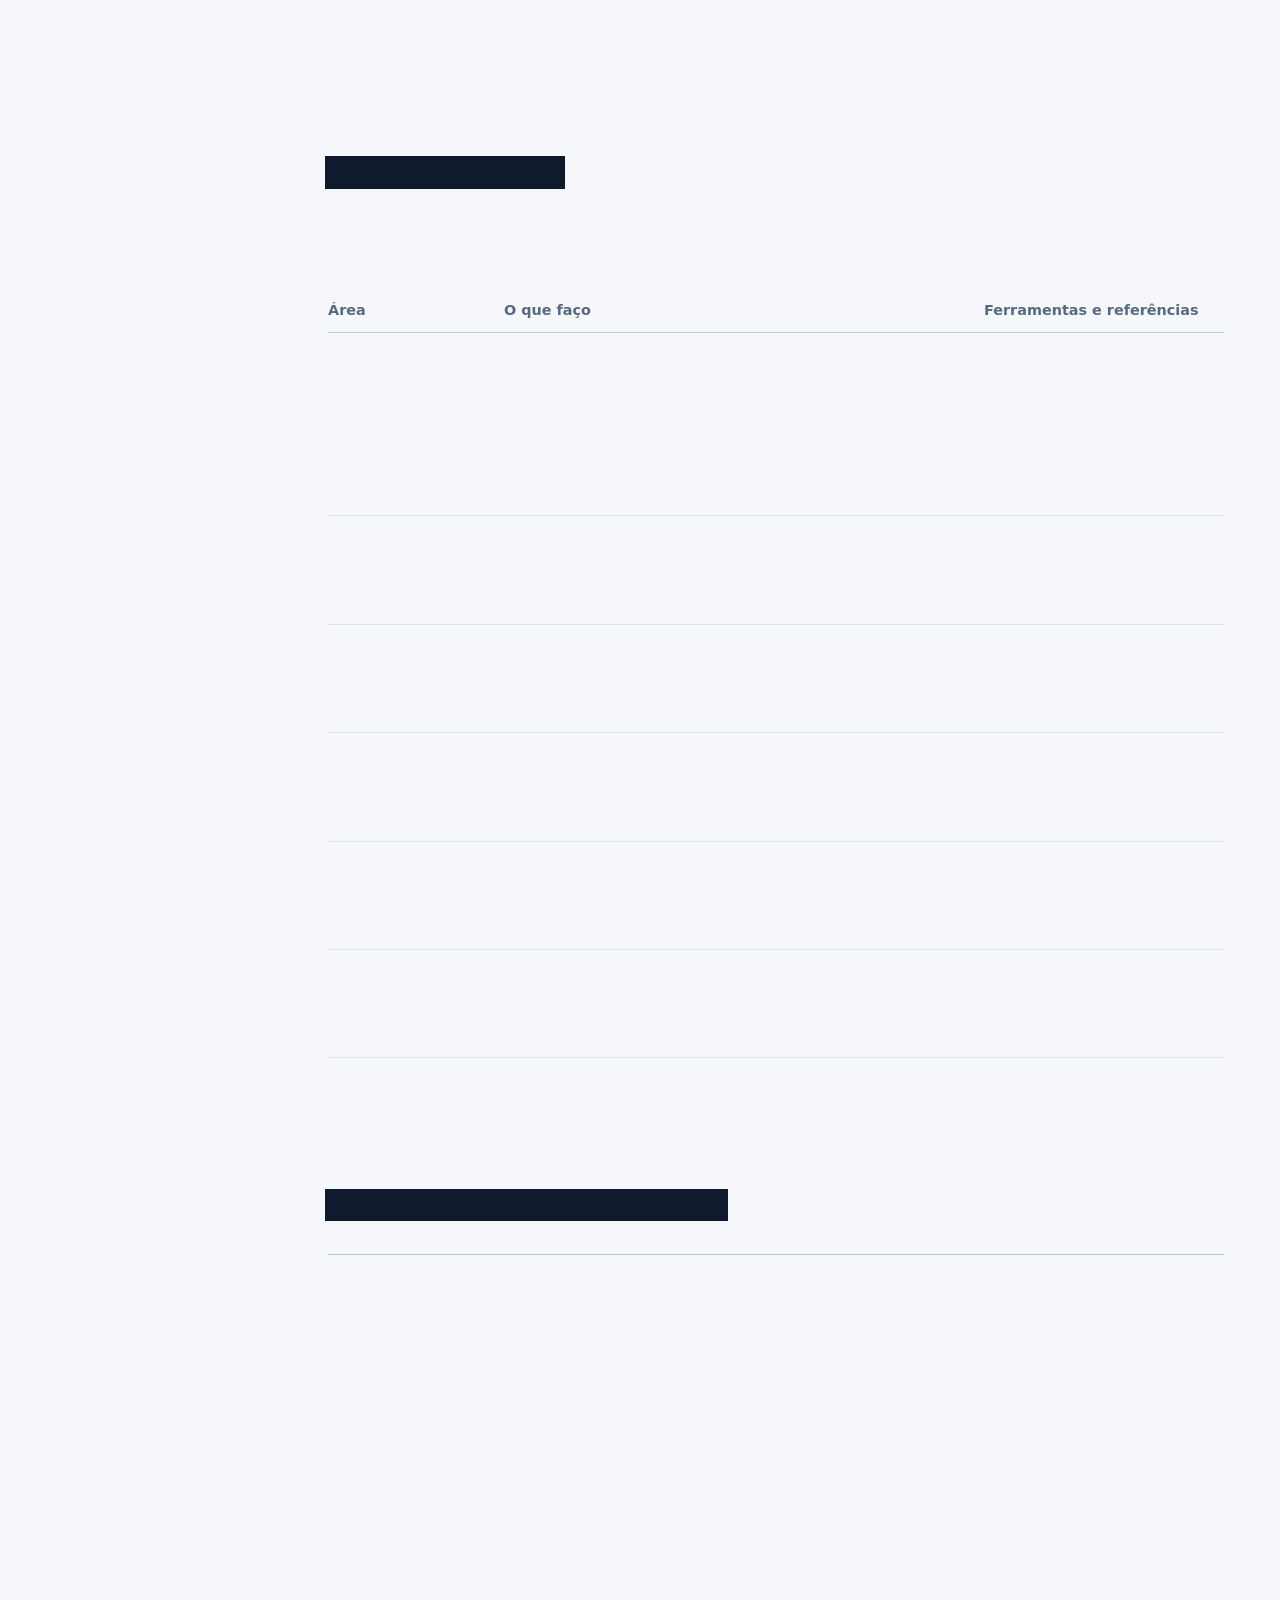
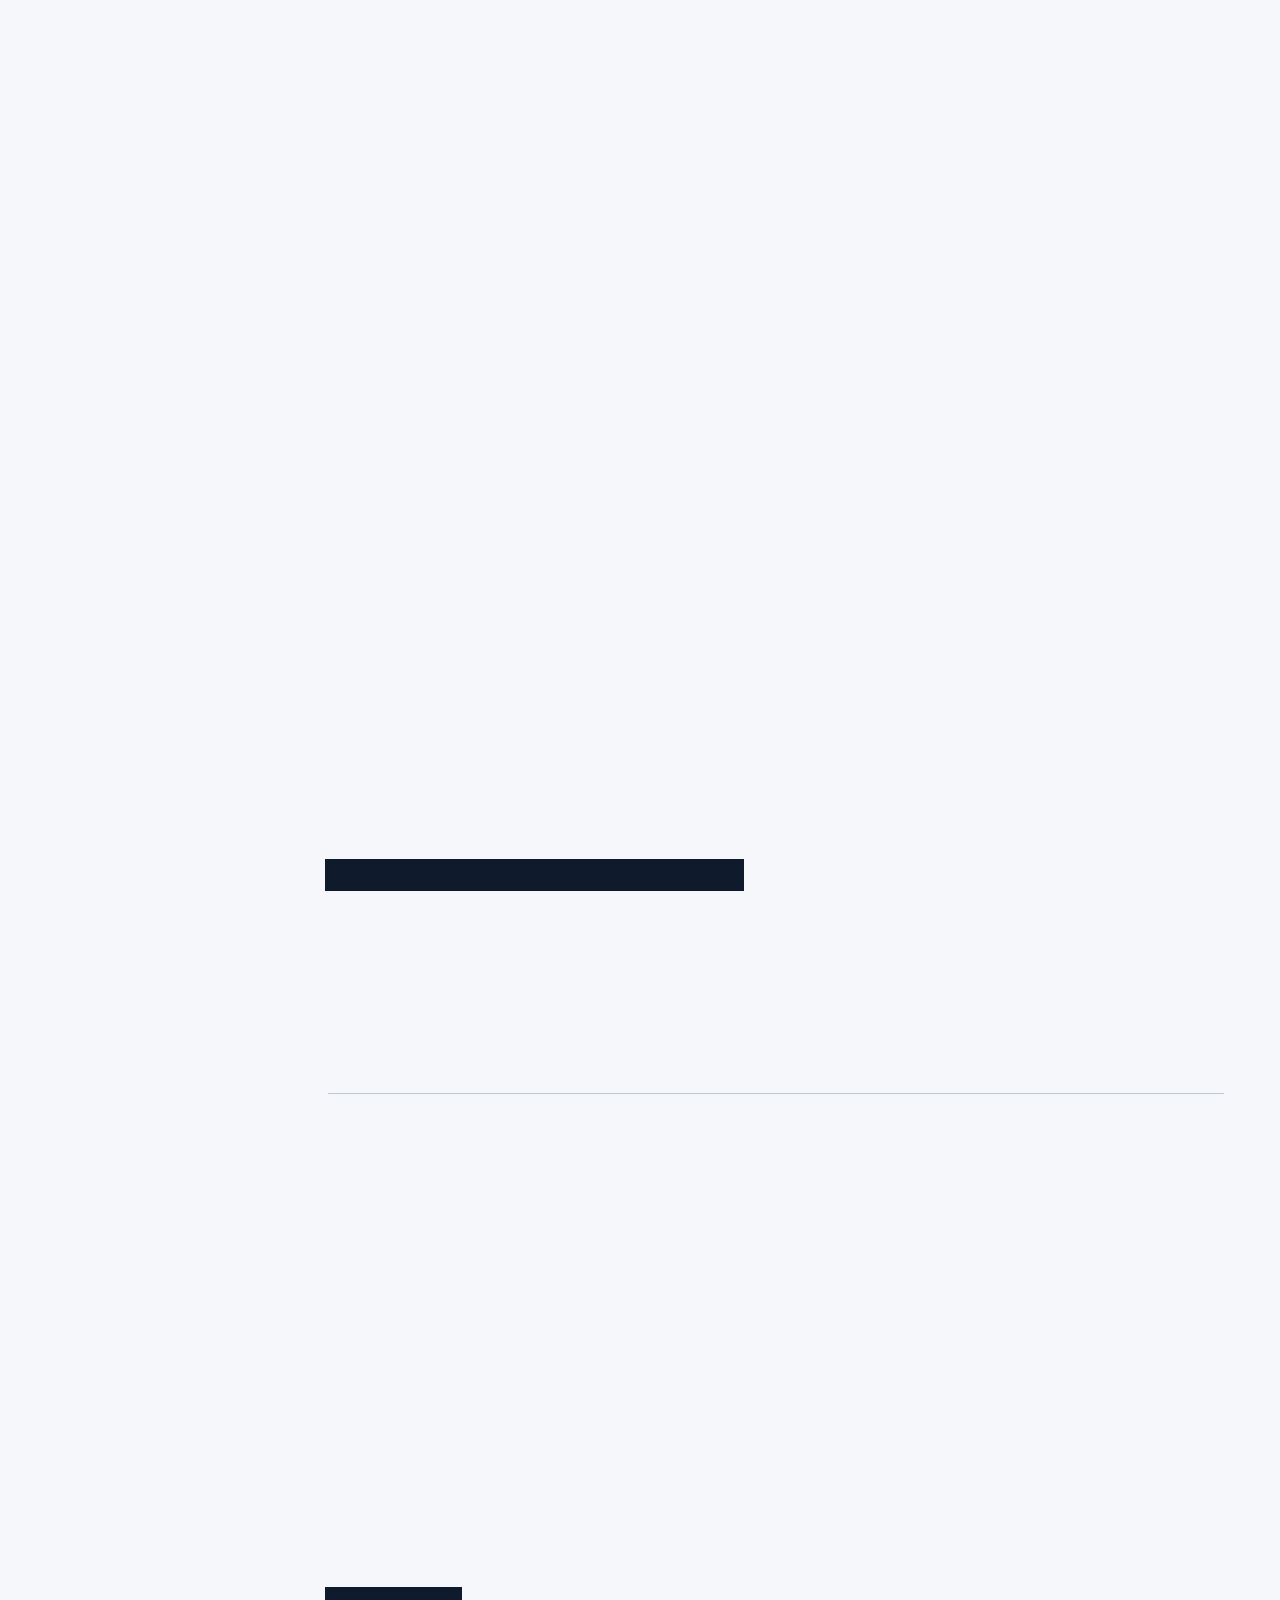
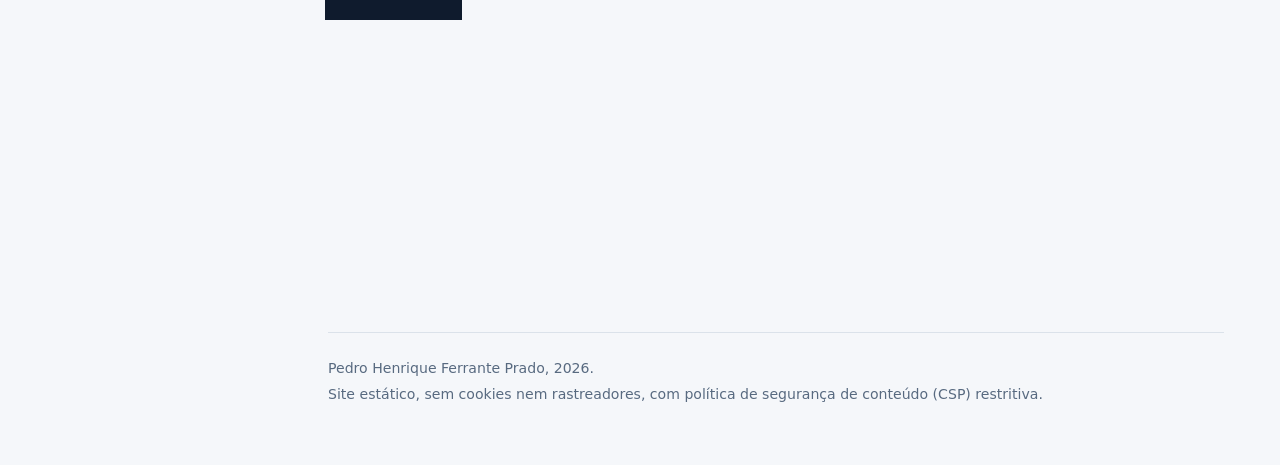
==== commit 0be7ba31: "Digitação dos focos no resumo e animações independentes da configuração do sistema - Linha estilo te" ====
--- a/index.html
+++ b/index.html
@@ -75,6 +75,7 @@
       <a class="btn btn--rail" href="Curriculo-Pedro-Henrique-Ferrante-Prado.pdf" download>Baixar currículo (PDF)</a>
       <a class="rail__link" href="https://github.com/FerranteAbc" target="_blank" rel="noopener noreferrer">GitHub</a>
       <a class="rail__link" href="https://www.linkedin.com/in/pedro-henrique-ferrante-prado-128123230/" target="_blank" rel="noopener noreferrer">LinkedIn</a>
+      <button class="motion-toggle js-motion-toggle" type="button" hidden>Pausar animações</button>
     </div>
   </header>
 
@@ -86,6 +87,7 @@
         <div class="hero__text">
           <h1 id="titulo-resumo">Pedro Henrique Ferrante Prado</h1>
           <p class="hero__role">Analista de Sistemas em formação em Defesa Cibernética, com foco em blue team</p>
+          <p class="hero__typed" aria-hidden="true"><span class="typed__text" data-typed="Blue team: detecção e resposta|Analista de Sistemas|Defesa Cibernética na FIAP|Análise de logs e de tráfego|Forense digital e DFIR|Pentest como base ofensiva">Blue team: detecção e resposta</span></p>
           <p class="hero__lead">Atuo em suporte e infraestrutura de TI desde 2022 e estudo Defesa Cibernética na FIAP. Meu foco é blue team: detecção, análise de logs e de tráfego, forense e resposta a incidentes, com base ofensiva em pentest. Tudo está documentado em repositórios públicos: mais de 60 desafios de CTF e uma avaliação de segurança web com achados em CVSS v3.1.</p>
 
           <div class="actions">
@@ -96,7 +98,7 @@
 
           <ul class="stats" aria-label="Indicadores do portfólio">
             <li>
-              <span class="stat__num"><span data-count>50</span><span class="stat__sfx">+</span></span>
+              <span class="stat__num"><span data-count>60</span><span class="stat__sfx">+</span></span>
               <span class="stat__label">desafios de CTF com write-up</span>
             </li>
             <li>
@@ -583,6 +585,7 @@
       <footer class="footer">
         <p>Pedro Henrique Ferrante Prado, 2026.</p>
         <p>Site estático, sem cookies nem rastreadores, com política de segurança de conteúdo (CSP) restritiva.</p>
+        <button class="motion-toggle js-motion-toggle" type="button" hidden>Pausar animações</button>
       </footer>
 
     </div>
--- a/style.css
+++ b/style.css
@@ -2,8 +2,9 @@
    Portfólio de Pedro Henrique Ferrante Prado
    Conceito: relatório de avaliação de segurança. Índice fixo à esquerda,
    achados com ID e régua de severidade CVSS. Sem fontes nem scripts de terceiros.
-   Movimento ao rolar: ver o bloco "Movimento" perto do fim. Tudo ali só vale
-   com prefers-reduced-motion: no-preference e fora da impressão.
+   Movimento ao rolar: ver o bloco "Movimento" perto do fim. Vale só na tela (nunca na
+   impressão) e roda por padrão: o script não depende da configuração do sistema e há um
+   botão para pausar tudo (classe .no-motion no <html>).
    ========================================================================== */
 
 :root {
@@ -278,6 +279,34 @@
   color: var(--accent);
   max-width: 40rem;
 }
+/* Linha de digitação dos focos: decorativa (o subtítulo e o texto abaixo já dizem o mesmo). */
+.hero__typed {
+  margin-top: 0.85rem;
+  min-height: 1.75em;
+  overflow: hidden;
+  white-space: nowrap;
+  font: 0.98rem/1.75 var(--mono);
+  color: var(--ink-2);
+}
+.hero__typed::before {
+  content: "$";
+  margin-right: 0.7ch;
+  font-weight: 700;
+  color: var(--accent);
+}
+.hero__typed.is-typing .typed__text::after {
+  content: "";
+  display: inline-block;
+  width: 0.55em;
+  height: 1.05em;
+  margin-left: 0.2em;
+  vertical-align: text-bottom;
+  background: var(--accent);
+}
+@media (max-width: 380px) {
+  .hero__typed { font-size: 0.84rem; }
+}
+
 .hero__lead {
   margin-top: 1.25rem;
   max-width: 40rem;
@@ -595,6 +624,24 @@
 .code .c { color: var(--code-muted); }
 .code .k { color: #7dd3c8; }
 .code .s { color: #f2c879; }
+
+/* Fundo do resumo: fluxo de logs (canvas criado pelo script, só decorativo) */
+.hero { position: relative; isolation: isolate; }
+.stream {
+  position: absolute;
+  z-index: -1;
+  top: -5rem;
+  left: -3.5rem;
+  width: calc(100% + 7rem);
+  height: calc(100% + 6rem);
+  opacity: 0.26;
+  pointer-events: none;
+  -webkit-mask-image: radial-gradient(120% 100% at 92% 0%, #000 0%, rgba(0, 0, 0, 0.55) 45%, transparent 80%);
+  mask-image: radial-gradient(120% 100% at 92% 0%, #000 0%, rgba(0, 0, 0, 0.55) 45%, transparent 80%);
+}
+@media (prefers-color-scheme: dark) {
+  .stream { opacity: 0.36; }
+}
 
 /* Indicadores do resumo */
 .stats {
@@ -711,6 +758,7 @@
 
   .page { padding: 3rem 1.5rem 3rem; }
   html { scroll-padding-top: 6.5rem; }
+  .stream { top: -3rem; left: -1.5rem; width: calc(100% + 3rem); height: calc(100% + 4rem); }
 }
 
 @media (max-width: 860px) {
@@ -774,12 +822,12 @@
 
 /* ---------- Movimento ---------- */
 
-/* Tudo aqui é aprimoramento: sem JS, com movimento reduzido ou na impressão, a
-   página aparece completa e parada. As classes .rv, .rv-head, .rv-line e
-   .rv-group são aplicadas pelo script; .reveal-ready só existe se o navegador
-   aceita IntersectionObserver e a pessoa não pediu movimento reduzido. */
-
-@media screen and (prefers-reduced-motion: no-preference) {
+/* Tudo aqui é aprimoramento: sem JS, com as animações pausadas (.no-motion) ou na
+   impressão, a página aparece completa e parada. As classes .rv, .rv-head, .rv-line
+   e .rv-group são aplicadas pelo script; .reveal-ready só existe se o navegador
+   aceita IntersectionObserver e a pessoa não pausou as animações. */
+
+@media screen {
   @keyframes rise {
     from { opacity: 0; transform: translateY(14px); }
   }
@@ -813,6 +861,8 @@
   .hero h1::after { animation: unredact 0.9s cubic-bezier(0.7, 0, 0.2, 1) 0.2s both; }
 
   .hero__role { animation: rise 0.7s var(--ease) 0.5s both; }
+  .hero__typed { animation: rise 0.7s var(--ease) 0.55s both; }
+  .hero__typed.is-idle .typed__text::after { animation: caret 1s steps(1, end) infinite; }
   .hero__lead { animation: rise 0.7s var(--ease) 0.6s both; }
   .hero .actions { animation: rise 0.7s var(--ease) 0.7s both; }
   .hero .stats { animation: rise 0.7s var(--ease) 0.8s both; }
@@ -932,11 +982,42 @@
   .reveal-ready .is-done *::after { transition: none !important; }
 }
 
-/* ---------- Movimento reduzido ---------- */
-
+/* ---------- Animações pausadas (botão "Pausar animações") ---------- */
+
+/* A rolagem suave continua respeitando a configuração do sistema. */
 @media (prefers-reduced-motion: reduce) {
   html { scroll-behavior: auto; }
-  * { transition: none !important; }
+}
+
+/* Com as animações pausadas a página fica completa e parada. */
+.no-motion { scroll-behavior: auto; }
+.no-motion *,
+.no-motion *::before,
+.no-motion *::after {
+  animation: none !important;
+  transition: none !important;
+}
+.no-motion .hero h1::after,
+.no-motion .rv-head::after { display: none; }
+
+/* Botão de pausar (criado como oculto no HTML; o script o mostra) */
+.motion-toggle {
+  padding: 0;
+  border: 0;
+  background: none;
+  font: inherit;
+  text-align: left;
+  cursor: pointer;
+  text-decoration: underline;
+  text-underline-offset: 0.2em;
+}
+.motion-toggle[hidden] { display: none; }
+.rail .motion-toggle { color: var(--rail-muted); font-weight: 500; text-decoration: none; }
+.rail .motion-toggle:hover { color: var(--rail-ink); text-decoration: underline; }
+.footer .motion-toggle { margin-top: 0.6rem; color: var(--muted); }
+.footer .motion-toggle:hover { color: var(--ink); }
+@media (min-width: 1101px) {
+  .footer .motion-toggle { display: none; }
 }
 
 /* ---------- Impressão (recrutadores imprimem) ---------- */
@@ -946,7 +1027,7 @@
     --paper: #fff; --panel: #fff; --ink: #000; --ink-2: #222; --muted: #444;
     --rule: #ccc; --rule-strong: #999; --accent: #064e4a;
   }
-  .rail, .skip-link, #copy-email, .actions, .hero .actions { display: none !important; }
+  .rail, .skip-link, #copy-email, .actions, .hero .actions, .stream, .hero__typed { display: none !important; }
   .main { margin: 0; }
   .page { max-width: none; padding: 0; }
   .section { margin-top: 2rem; break-inside: auto; }
